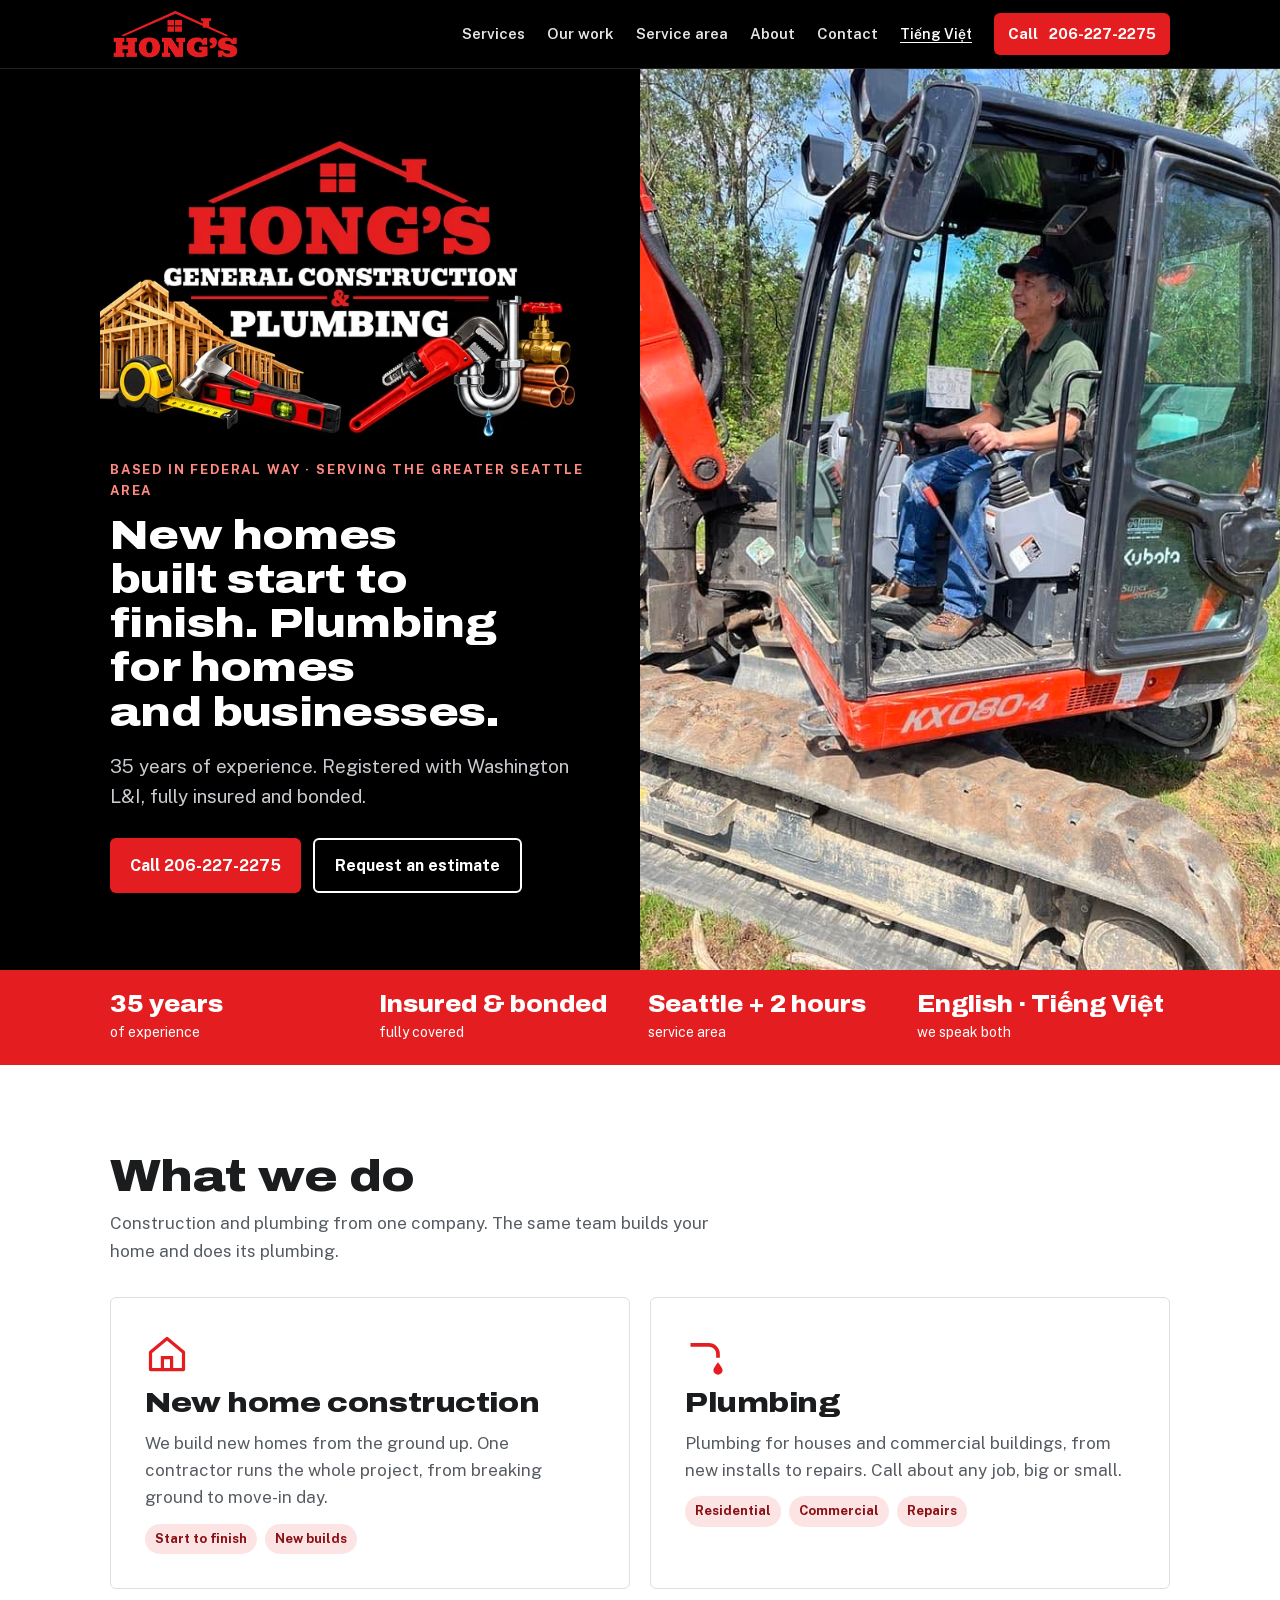
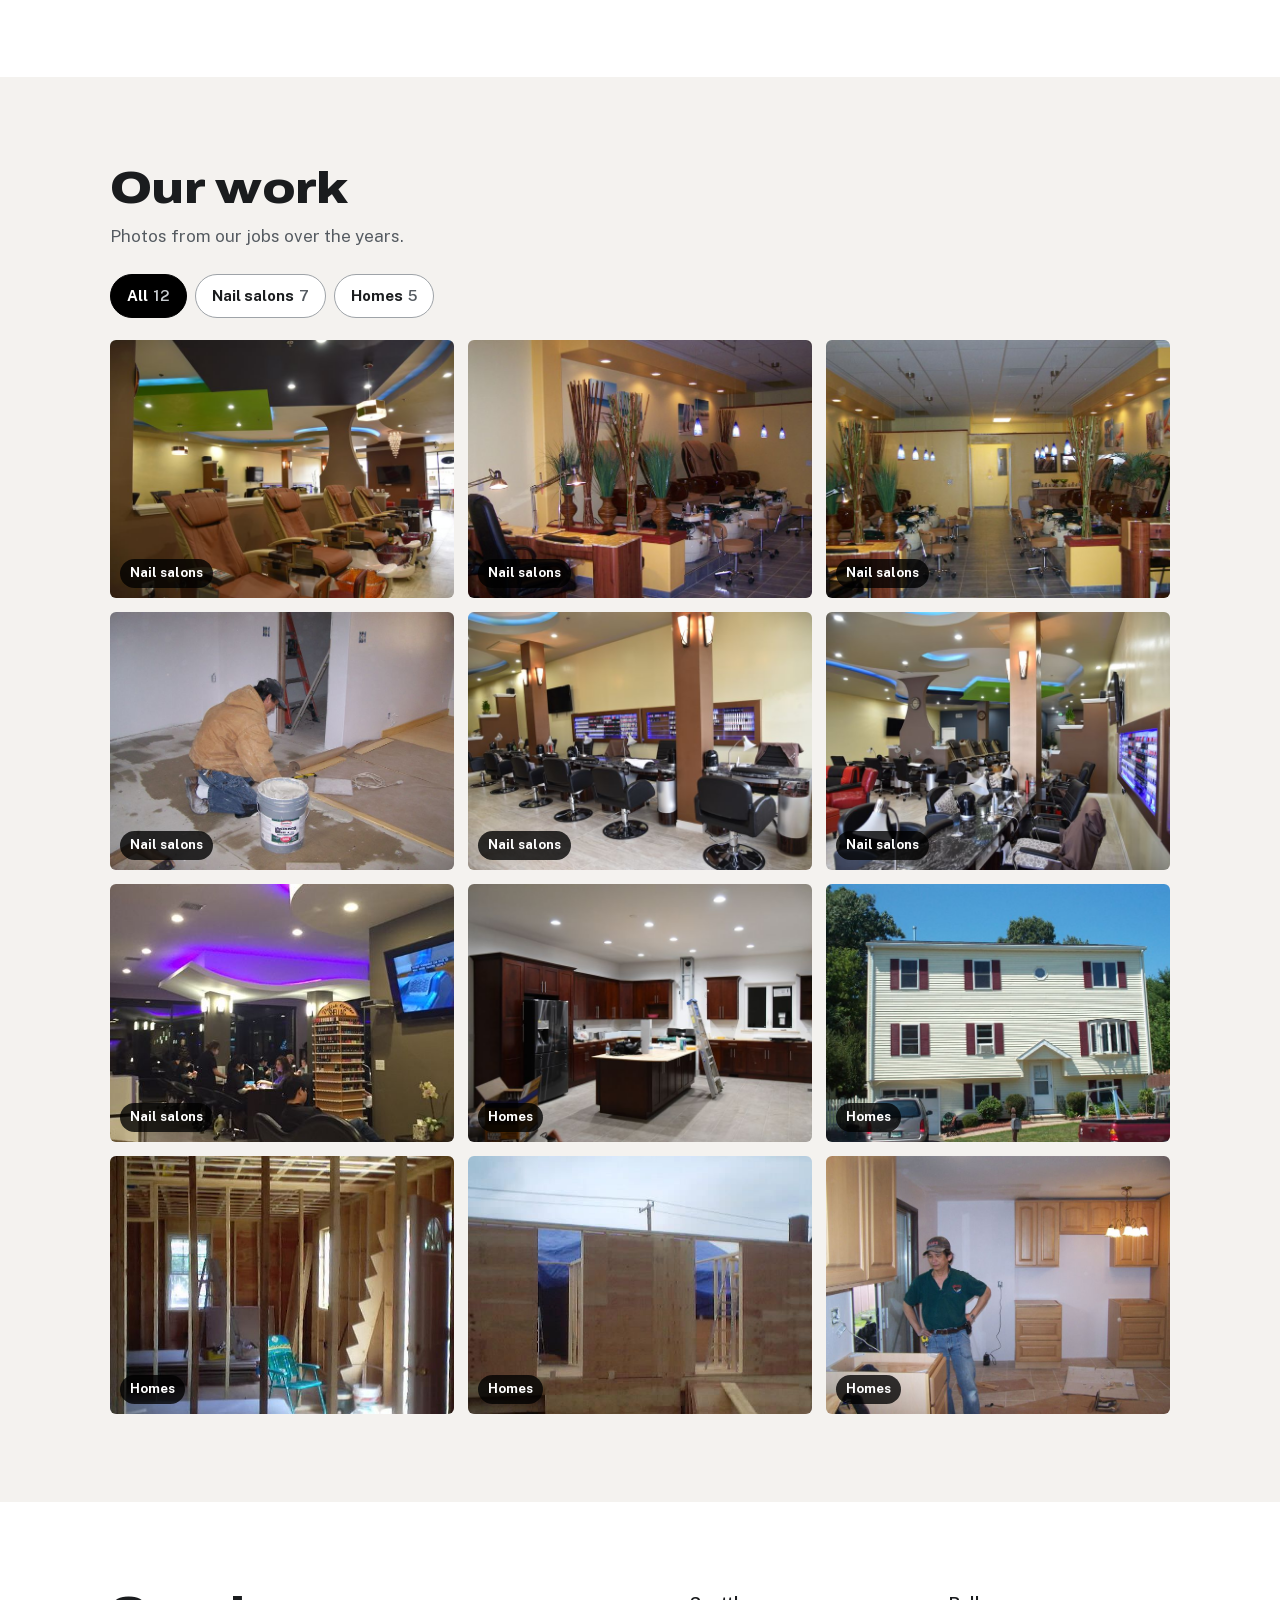
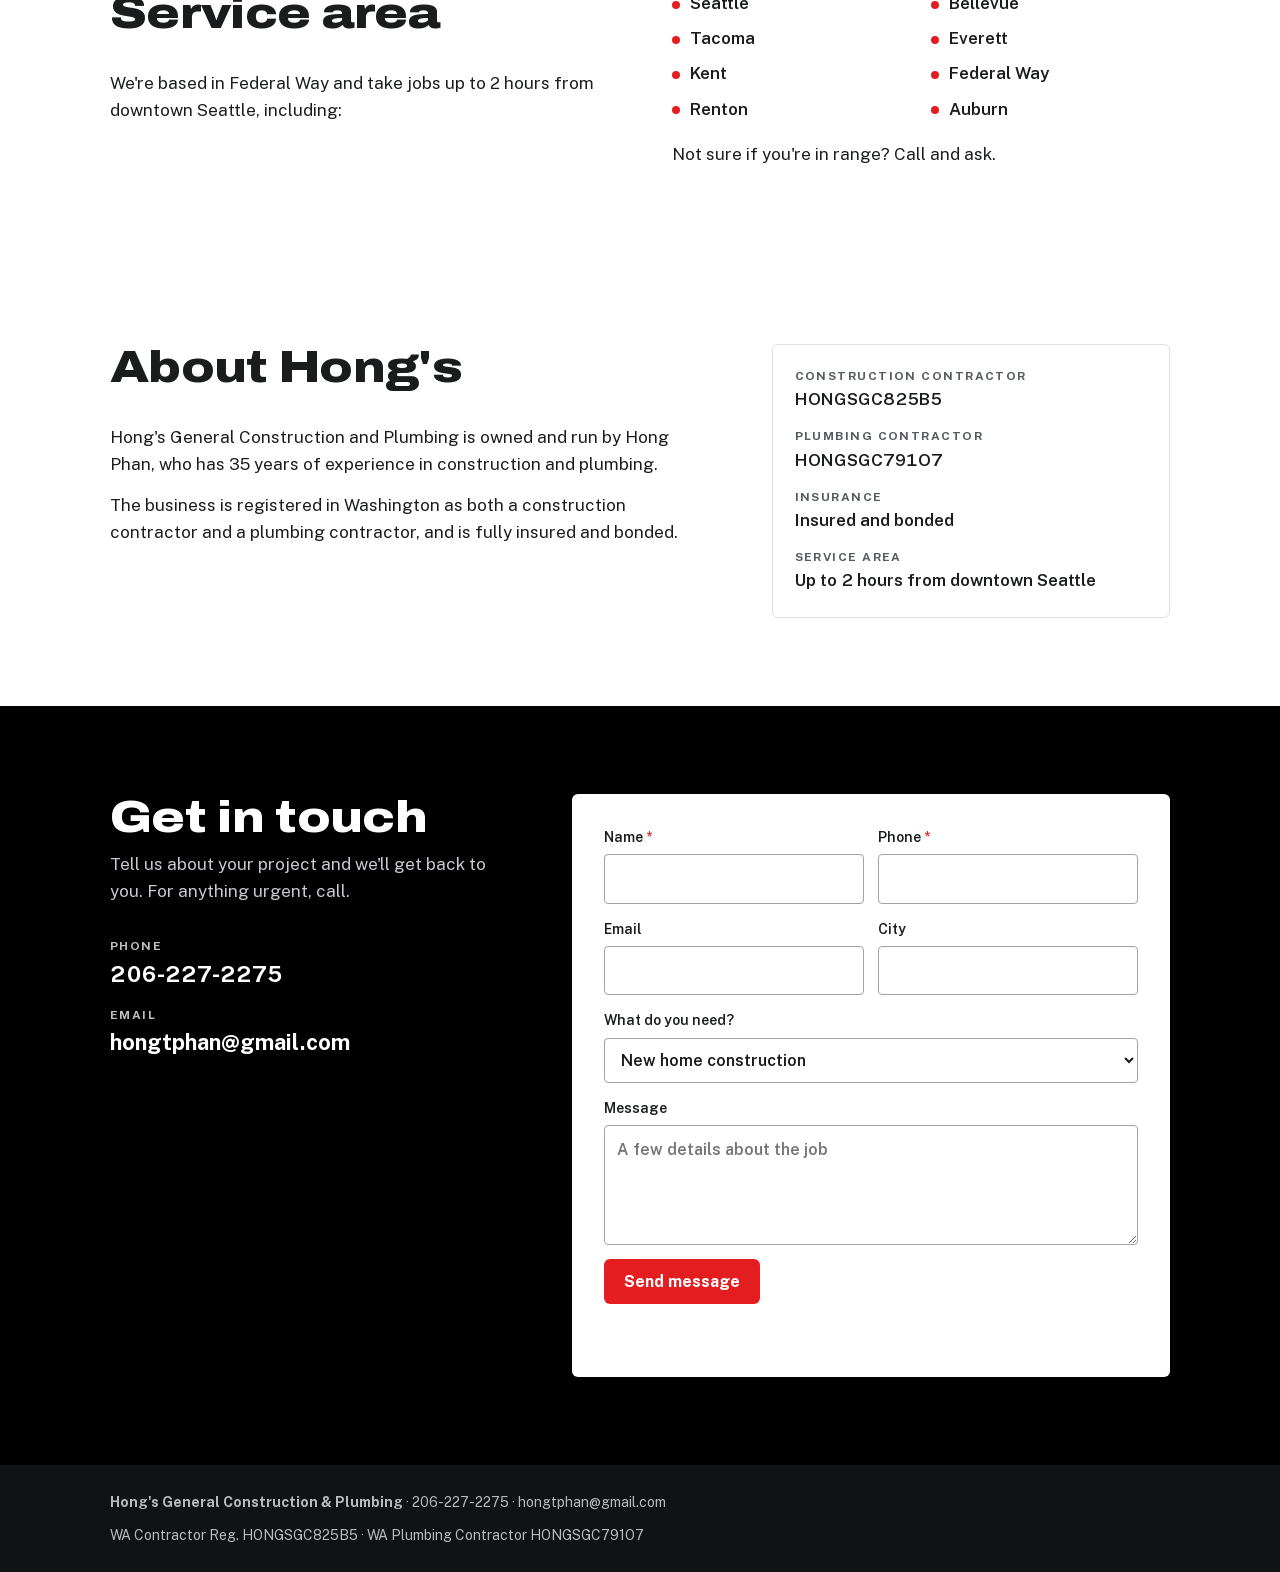
==== Website/index.html @ 24c58aa0 "Our work portfolio: category tabs, full-size viewer, photo sync from Desktop folder sync_photos.py c" ====
<!doctype html>
<html lang="en">
<head>
<meta charset="utf-8">
<meta name="viewport" content="width=device-width,initial-scale=1">
<title>Hong&#x27;s General Construction &amp; Plumbing · New Homes &amp; Plumbing · Seattle Area</title>
<meta name="description" content="New home construction from start to finish, plus residential and commercial plumbing. 35 years of experience, insured and bonded. Serving the Seattle area. Call 206-227-2275.">
<meta name="theme-color" content="#000000">
<link rel="icon" href="favicon.svg" type="image/svg+xml">
<link rel="icon" href="assets/img/favicon-32.png" sizes="32x32" type="image/png">
<link rel="apple-touch-icon" href="apple-touch-icon.png">
<link rel="preload" href="assets/fonts/archivo-latin.woff2" as="font" type="font/woff2" crossorigin>
<link rel="stylesheet" href="assets/css/fonts.css">
<link rel="stylesheet" href="assets/css/site.css">
<link rel="canonical" href="https://hongsgcpl.com/">
<link rel="alternate" hreflang="en" href="https://hongsgcpl.com/">
<link rel="alternate" hreflang="vi" href="https://hongsgcpl.com/vi/">
<link rel="alternate" hreflang="x-default" href="https://hongsgcpl.com/">
<meta property="og:type" content="website">
<meta property="og:site_name" content="Hong's General Construction &amp; Plumbing">
<meta property="og:title" content="Hong&#x27;s General Construction &amp; Plumbing · New Homes &amp; Plumbing · Seattle Area">
<meta property="og:description" content="New home construction from start to finish, plus residential and commercial plumbing. 35 years of experience, insured and bonded. Serving the Seattle area. Call 206-227-2275.">
<meta property="og:url" content="https://hongsgcpl.com/">
<meta property="og:image" content="https://hongsgcpl.com/assets/img/og-image.jpg">
<meta property="og:image:width" content="1200">
<meta property="og:image:height" content="630">
<meta property="og:locale" content="en_US">
<meta name="twitter:card" content="summary_large_image">
<script type="application/ld+json">{"@context": "https://schema.org", "@type": ["GeneralContractor", "Plumber"], "@id": "https://hongsgcpl.com/#business", "name": "Hong's General Construction & Plumbing", "url": "https://hongsgcpl.com/", "logo": "https://hongsgcpl.com/assets/img/icon-512.png", "image": "https://hongsgcpl.com/assets/img/og-image.jpg", "telephone": "+1-206-227-2275", "email": "hongtphan@gmail.com", "description": "New home construction from start to finish, plus residential and commercial plumbing. 35 years of experience, insured and bonded. Serving the Seattle area. Call 206-227-2275.", "founder": {"@type": "Person", "name": "Hong Phan"}, "address": {"@type": "PostalAddress", "addressLocality": "Federal Way", "addressRegion": "WA", "addressCountry": "US"}, "areaServed": [{"@type": "City", "name": "Seattle, WA"}, {"@type": "City", "name": "Bellevue, WA"}, {"@type": "City", "name": "Tacoma, WA"}, {"@type": "City", "name": "Everett, WA"}, {"@type": "City", "name": "Kent, WA"}, {"@type": "City", "name": "Federal Way, WA"}, {"@type": "City", "name": "Renton, WA"}, {"@type": "City", "name": "Auburn, WA"}], "knowsLanguage": ["en", "vi"], "identifier": [{"@type": "PropertyValue", "name": "WA L&I Construction Contractor Registration", "value": "HONGSGC825B5"}, {"@type": "PropertyValue", "name": "WA L&I Plumbing Contractor Registration", "value": "HONGSGC791O7"}], "makesOffer": [{"@type": "Offer", "itemOffered": {"@type": "Service", "name": "New home construction"}}, {"@type": "Offer", "itemOffered": {"@type": "Service", "name": "Residential plumbing"}}, {"@type": "Offer", "itemOffered": {"@type": "Service", "name": "Commercial plumbing"}}, {"@type": "Offer", "itemOffered": {"@type": "Service", "name": "Plumbing repair"}}]}</script>
</head>
<body>
<a class="skip" href="#main">Skip to content</a>
<header class="top">
  <div class="in">
    <a class="brand" href="./" aria-label="Hong&#x27;s General Construction and Plumbing"><img src="assets/img/hongs-mark-96.png" srcset="assets/img/hongs-mark-96.png 1x, assets/img/hongs-mark-192.png 2x" alt="" width="129" height="48"></a>
    <nav aria-label="Main"><a href="#services">Services</a><a href="#work">Our work</a><a href="#area">Service area</a><a href="#about">About</a><a href="#contact">Contact</a></nav>
    <a class="lang" href="vi/" lang="vi" hreflang="vi">Tiếng Việt</a>
    <a class="btn primary" href="tel:+12062272275">Call<span class="long">&nbsp;206-227-2275</span></a>
  </div>
</header>

<main id="main">
  <section class="hero">
    <div class="grid">
      <div class="hero-copy">
        <img class="hero-logo" src="assets/img/hongs-logo-full-600.webp" srcset="assets/img/hongs-logo-full-600.webp 600w, assets/img/hongs-logo-full-1200.webp 1200w" sizes="(max-width:820px) 92vw, 540px" alt="Hong&#x27;s General Construction and Plumbing" width="600" height="400" fetchpriority="high">
        <p class="eyebrow">Based in Federal Way · serving the greater Seattle area</p>
        <h1>New homes built start to finish. Plumbing for homes and businesses.</h1>
        <p class="lede">35 years of experience. Registered with Washington L&amp;I, fully insured and bonded.</p>
        <div class="ctas">
          <a class="btn primary" href="tel:+12062272275">Call 206-227-2275</a>
          <a class="btn ghost" href="#contact">Request an estimate</a>
        </div>
      </div>
      <figure class="hero-photo"><img src="assets/img/hong-excavator.jpg" alt="Hong at the controls of an excavator on a job site" width="720" height="960"></figure>
    </div>
  </section>

  <section class="trust" aria-label="At a glance">
    <ul class="in"><li><strong>35 years</strong><span>of experience</span></li><li><strong>Insured &amp; bonded</strong><span>fully covered</span></li><li><strong>Seattle + 2 hours</strong><span>service area</span></li><li><strong>English · Tiếng Việt</strong><span>we speak both</span></li></ul>
  </section>

  <section class="sec" id="services" aria-labelledby="svc-h">
    <div class="in">
      <div class="sec-head"><h2 id="svc-h">What we do</h2><p>Construction and plumbing from one company. The same team builds your home and does its plumbing.</p></div>
      <div class="cards">
        <article class="card"><svg viewBox="0 0 48 48" aria-hidden="true"><path d="M6 22 24 7l18 15v19H6z" fill="none" stroke="currentColor" stroke-width="3.5" stroke-linejoin="round"/><path d="M19 41V28h10v13" fill="none" stroke="currentColor" stroke-width="3.5"/></svg><h3>New home construction</h3><p>We build new homes from the ground up. One contractor runs the whole project, from breaking ground to move-in day.</p><ul class="tags"><li>Start to finish</li><li>New builds</li></ul></article>
        <article class="card"><svg viewBox="0 0 48 48" aria-hidden="true"><path d="M6 14h20a10 10 0 0 1 10 10v4" fill="none" stroke="currentColor" stroke-width="4"/><path d="M36 33c-2.5 3.5-5 6.4-5 8.6a5 5 0 0 0 10 0c0-2.2-2.5-5.1-5-8.6z" fill="currentColor"/></svg><h3>Plumbing</h3><p>Plumbing for houses and commercial buildings, from new installs to repairs. Call about any job, big or small.</p><ul class="tags"><li>Residential</li><li>Commercial</li><li>Repairs</li></ul></article>
      </div>
    </div>
  </section>

  <section class="sec alt" id="work" aria-labelledby="work-h">
    <div class="in">
      <div class="sec-head"><h2 id="work-h">Our work</h2><p>Photos from our jobs over the years.</p></div>
      <div class="wtabs" role="group" aria-label="Show photos by type of job" hidden><button type="button" data-cat="all" aria-pressed="true">All <span>12</span></button><button type="button" data-cat="salons" aria-pressed="false">Nail salons <span>7</span></button><button type="button" data-cat="homes" aria-pressed="false">Homes <span>5</span></button></div>
      <div class="wgrid"><figure data-cat="salons"><a href="assets/img/work/salons-dsc-2550.jpg" data-w="1600" data-h="1068"><img src="assets/img/work/salons-dsc-2550-sm.jpg" alt="Nail salon job by Hong&#x27;s General Construction" loading="lazy" width="800" height="534"></a><figcaption>Nail salons</figcaption></figure><figure data-cat="salons"><a href="assets/img/work/salons-100-3890.jpg" data-w="1600" data-h="1067"><img src="assets/img/work/salons-100-3890-sm.jpg" alt="Nail salon job by Hong&#x27;s General Construction" loading="lazy" width="800" height="533"></a><figcaption>Nail salons</figcaption></figure><figure data-cat="salons"><a href="assets/img/work/salons-100-3891.jpg" data-w="1600" data-h="1067"><img src="assets/img/work/salons-100-3891-sm.jpg" alt="Nail salon job by Hong&#x27;s General Construction" loading="lazy" width="800" height="533"></a><figcaption>Nail salons</figcaption></figure><figure data-cat="salons"><a href="assets/img/work/salons-bamboo-nails-254.jpg" data-w="1600" data-h="1202"><img src="assets/img/work/salons-bamboo-nails-254-sm.jpg" alt="Nail salon job by Hong&#x27;s General Construction" loading="lazy" width="800" height="601"></a><figcaption>Nail salons</figcaption></figure><figure data-cat="salons"><a href="assets/img/work/salons-dsc-2556.jpg" data-w="1600" data-h="1068"><img src="assets/img/work/salons-dsc-2556-sm.jpg" alt="Nail salon job by Hong&#x27;s General Construction" loading="lazy" width="800" height="534"></a><figcaption>Nail salons</figcaption></figure><figure data-cat="salons"><a href="assets/img/work/salons-dsc-2562.jpg" data-w="1600" data-h="1068"><img src="assets/img/work/salons-dsc-2562-sm.jpg" alt="Nail salon job by Hong&#x27;s General Construction" loading="lazy" width="800" height="534"></a><figcaption>Nail salons</figcaption></figure><figure data-cat="salons"><a href="assets/img/work/salons-img-3771.jpg" data-w="480" data-h="640"><img src="assets/img/work/salons-img-3771.jpg" alt="Nail salon job by Hong&#x27;s General Construction" loading="lazy" width="480" height="640"></a><figcaption>Nail salons</figcaption></figure><figure data-cat="homes"><a href="assets/img/work/homes-dsc-2520.jpg" data-w="1600" data-h="1068"><img src="assets/img/work/homes-dsc-2520-sm.jpg" alt="Home job by Hong&#x27;s General Construction" loading="lazy" width="800" height="534"></a><figcaption>Homes</figcaption></figure><figure data-cat="homes"><a href="assets/img/work/homes-addition-frond-house-second-floor-finish.jpg" data-w="1600" data-h="1062"><img src="assets/img/work/homes-addition-frond-house-second-floor-finish-sm.jpg" alt="Home job by Hong&#x27;s General Construction" loading="lazy" width="800" height="531"></a><figcaption>Homes</figcaption></figure><figure data-cat="homes"><a href="assets/img/work/homes-addition-room-to-buil.jpg" data-w="574" data-h="460"><img src="assets/img/work/homes-addition-room-to-buil.jpg" alt="Home job by Hong&#x27;s General Construction" loading="lazy" width="574" height="460"></a><figcaption>Homes</figcaption></figure><figure data-cat="homes"><a href="assets/img/work/homes-addition-wall-frame-2.jpg" data-w="640" data-h="363"><img src="assets/img/work/homes-addition-wall-frame-2.jpg" alt="Home job by Hong&#x27;s General Construction" loading="lazy" width="640" height="363"></a><figcaption>Homes</figcaption></figure><figure data-cat="homes"><a href="assets/img/work/homes-camera-280.jpg" data-w="1600" data-h="1202"><img src="assets/img/work/homes-camera-280-sm.jpg" alt="Home job by Hong&#x27;s General Construction" loading="lazy" width="800" height="601"></a><figcaption>Homes</figcaption></figure></div>
    </div>
    <dialog class="lb" aria-label="Our work" data-close="Close" data-prev="Previous photo" data-next="Next photo"></dialog>
  </section>
  <section class="sec area" id="area" aria-labelledby="area-h">
    <div class="in">
      <div><div class="sec-head"><h2 id="area-h">Service area</h2></div><p>We&#x27;re based in Federal Way and take jobs up to 2 hours from downtown Seattle, including:</p></div>
      <div><ul class="cities"><li>Seattle</li><li>Bellevue</li><li>Tacoma</li><li>Everett</li><li>Kent</li><li>Federal Way</li><li>Renton</li><li>Auburn</li></ul><p style="margin-top:18px">Not sure if you&#x27;re in range? Call and ask.</p></div>
    </div>
  </section>

  <section class="sec about" id="about" aria-labelledby="about-h">
    <div class="in">
      <div><div class="sec-head"><h2 id="about-h">About Hong&#x27;s</h2></div><p>Hong&#x27;s General Construction and Plumbing is owned and run by Hong Phan, who has 35 years of experience in construction and plumbing.</p><p>The business is registered in Washington as both a construction contractor and a plumbing contractor, and is fully insured and bonded.</p></div>
      <dl class="facts"><div><dt>Construction contractor</dt><dd>HONGSGC825B5</dd></div><div><dt>Plumbing contractor</dt><dd>HONGSGC791O7</dd></div><div><dt>Insurance</dt><dd>Insured and bonded</dd></div><div><dt>Service area</dt><dd>Up to 2 hours from downtown Seattle</dd></div></dl>
    </div>
  </section>

  <section class="sec contact" id="contact" aria-labelledby="contact-h">
    <div class="in">
      <div>
        <div class="sec-head"><h2 id="contact-h">Get in touch</h2><p>Tell us about your project and we&#x27;ll get back to you. For anything urgent, call.</p></div>
        <div class="reach">
          <a href="tel:+12062272275"><span>Phone</span>206-227-2275</a>
          <a href="mailto:hongtphan@gmail.com"><span>Email</span>hongtphan@gmail.com</a>
        </div>
      </div>
      <form id="estimate" action="https://api.web3forms.com/submit" method="POST"
            data-sending="Sending…" data-ok="Thanks, we got your message. Hong will reach out soon. If it&#x27;s urgent, call 206-227-2275." data-err="That didn&#x27;t send. Please call 206-227-2275 or email hongtphan@gmail.com.">
        <input type="hidden" name="access_key" value="492fafe3-8454-4957-9095-edbc1853dd34">
        <input type="hidden" name="subject" value="New estimate request · website">
        <input type="hidden" name="from_name" value="Hong's website">
        <input type="checkbox" name="botcheck" class="hp" tabindex="-1" autocomplete="off" aria-hidden="true">
        <label><span>Name <span class="req" aria-hidden="true">*</span></span><input name="name" autocomplete="name" required></label>
        <label><span>Phone <span class="req" aria-hidden="true">*</span></span><input name="phone" type="tel" autocomplete="tel" required></label>
        <label>Email<input name="email" type="email" autocomplete="email"></label>
        <label>City<input name="city" autocomplete="address-level2"></label>
        <label class="full">What do you need?<select name="job_type"><option>New home construction</option><option>Residential plumbing</option><option>Commercial plumbing</option><option>Something else</option></select></label>
        <label class="full">Message<textarea name="message" placeholder="A few details about the job"></textarea></label>
        <button class="btn primary" type="submit">Send message</button>
        <p class="status" role="status" aria-live="polite"></p>
      </form>
    </div>
  </section>
</main>

<footer class="foot">
  <div class="in">
    <p><strong>Hong's General Construction &amp; Plumbing</strong> · <a href="tel:+12062272275">206-227-2275</a> · <a href="mailto:hongtphan@gmail.com">hongtphan@gmail.com</a></p>
    <p>WA Contractor Reg. HONGSGC825B5 · WA Plumbing Contractor HONGSGC791O7</p>
  </div>
</footer>
<script src="assets/js/site.js" defer></script>
</body>
</html>
---- Website/assets/css/fonts.css ----
@font-face {
  font-family: 'Archivo';
  font-style: normal;
  font-weight: 500 900;
  font-stretch: 100% 125%;
  font-display: swap;
  src: url(../fonts/archivo-vietnamese.woff2) format('woff2');
  unicode-range: U+0102-0103, U+0110-0111, U+0128-0129, U+0168-0169, U+01A0-01A1, U+01AF-01B0, U+0300-0301, U+0303-0304, U+0308-0309, U+0323, U+0329, U+1EA0-1EF9, U+20AB;
}
@font-face {
  font-family: 'Archivo';
  font-style: normal;
  font-weight: 500 900;
  font-stretch: 100% 125%;
  font-display: swap;
  src: url(../fonts/archivo-latin-ext.woff2) format('woff2');
  unicode-range: U+0100-02BA, U+02BD-02C5, U+02C7-02CC, U+02CE-02D7, U+02DD-02FF, U+0304, U+0308, U+0329, U+1D00-1DBF, U+1E00-1E9F, U+1EF2-1EFF, U+2020, U+20A0-20AB, U+20AD-20C4, U+2113, U+2C60-2C7F, U+A720-A7FF;
}
@font-face {
  font-family: 'Archivo';
  font-style: normal;
  font-weight: 500 900;
  font-stretch: 100% 125%;
  font-display: swap;
  src: url(../fonts/archivo-latin.woff2) format('woff2');
  unicode-range: U+0000-00FF, U+0131, U+0152-0153, U+02BB-02BC, U+02C6, U+02DA, U+02DC, U+0304, U+0308, U+0329, U+2000-206F, U+20AC, U+2122, U+2191, U+2193, U+2212, U+2215, U+FEFF, U+FFFD;
}
@font-face {
  font-family: 'Public Sans';
  font-style: normal;
  font-weight: 400 700;
  font-display: swap;
  src: url(../fonts/publicsans-vietnamese.woff2) format('woff2');
  unicode-range: U+0102-0103, U+0110-0111, U+0128-0129, U+0168-0169, U+01A0-01A1, U+01AF-01B0, U+0300-0301, U+0303-0304, U+0308-0309, U+0323, U+0329, U+1EA0-1EF9, U+20AB;
}
@font-face {
  font-family: 'Public Sans';
  font-style: normal;
  font-weight: 400 700;
  font-display: swap;
  src: url(../fonts/publicsans-latin-ext.woff2) format('woff2');
  unicode-range: U+0100-02BA, U+02BD-02C5, U+02C7-02CC, U+02CE-02D7, U+02DD-02FF, U+0304, U+0308, U+0329, U+1D00-1DBF, U+1E00-1E9F, U+1EF2-1EFF, U+2020, U+20A0-20AB, U+20AD-20C4, U+2113, U+2C60-2C7F, U+A720-A7FF;
}
@font-face {
  font-family: 'Public Sans';
  font-style: normal;
  font-weight: 400 700;
  font-display: swap;
  src: url(../fonts/publicsans-latin.woff2) format('woff2');
  unicode-range: U+0000-00FF, U+0131, U+0152-0153, U+02BB-02BC, U+02C6, U+02DA, U+02DC, U+0304, U+0308, U+0329, U+2000-206F, U+20AC, U+2122, U+2191, U+2193, U+2212, U+2215, U+FEFF, U+FFFD;
}
---- Website/assets/css/site.css ----
/* Hong's General Construction & Plumbing · direction B (Job site), logo red */
:root{
  --display:"Archivo",Arial,sans-serif;
  --body:"Public Sans",system-ui,-apple-system,sans-serif;
  --black:#000;--ink:#1A1C1E;--muted:#555B61;--line:#DEDFE0;--alt:#F4F2EF;
  --red:#E41E20;--redDark:#B3151A;--redTint:#FCE4E4;
  --heroMuted:#C8CCD0;--radius:6px;--gut:clamp(16px,4vw,40px);
}
*,*::before,*::after{box-sizing:border-box}
html{scroll-behavior:smooth;scroll-padding-top:84px;-webkit-text-size-adjust:100%}
html,body{margin:0}
body{background:#fff;color:var(--ink);font-family:var(--body);font-size:17px;line-height:1.6}
img{max-width:100%;display:block}
a{color:inherit}
h1,h2,h3{font-family:var(--display);font-weight:850;font-stretch:118%;line-height:1.08;letter-spacing:-.015em;margin:0;text-wrap:balance}
p{margin:0}
.in{max-width:1140px;margin:0 auto;padding-inline:var(--gut)}
.skip{position:absolute;left:-9999px;top:0;background:#fff;color:#000;padding:10px 14px;z-index:100}
.skip:focus{left:8px;top:8px}
:focus-visible{outline:3px solid #FF8A80;outline-offset:2px}

/* header */
.top{position:sticky;top:0;z-index:50;background:var(--black);color:#fff;border-bottom:1px solid #222}
.top .in{display:flex;align-items:center;gap:22px;padding-block:10px}
.brand{margin-right:auto;display:block;text-decoration:none}
.brand img{height:48px;width:auto}
.top nav{display:flex;gap:22px;font-weight:600;font-size:15px}
.top nav a{text-decoration:none;opacity:.9}
.top nav a:hover{opacity:1;text-decoration:underline;text-underline-offset:4px}
.lang{font-size:14px;font-weight:600;text-decoration:underline;text-underline-offset:3px}
.btn{display:inline-flex;align-items:center;justify-content:center;gap:8px;font-family:var(--body);font-weight:700;font-size:16px;text-decoration:none;padding:13px 20px;border-radius:var(--radius);white-space:nowrap;border:0;cursor:pointer}
.btn.primary{background:var(--red);color:#fff}
.btn.primary:hover{background:var(--redDark)}
.btn.ghost{border:2px solid currentColor;color:#fff;background:transparent}
.top .btn{padding:9px 14px;font-size:15px}
@media (max-width:900px){.top nav{display:none}}
@media (max-width:520px){.brand img{height:40px}.top .btn .long{display:none}.top .in{gap:14px}}

/* hero */
.hero{background:var(--black);color:#fff}
.hero .grid{display:grid;grid-template-columns:1fr 1fr;align-items:stretch}
.hero-copy{padding:clamp(28px,5vw,64px) clamp(16px,4vw,56px) clamp(36px,6vw,80px) max(var(--gut),calc((100vw - 1140px)/2 + var(--gut)))}
.hero-logo{width:100%;max-width:540px;height:auto;margin:0 0 8px -2%}
.eyebrow{font-size:13px;font-weight:700;letter-spacing:.14em;text-transform:uppercase;color:#FF8A80}
.hero h1{font-size:clamp(28px,3.2vw,42px);margin-top:12px}
.lede{font-size:19px;margin-top:16px;max-width:46ch;color:var(--heroMuted)}
.ctas{display:flex;flex-wrap:wrap;gap:12px;margin-top:26px}
.hero-photo{margin:0;position:relative}
.hero-photo img{width:100%;height:100%;min-height:520px;object-fit:cover;object-position:50% 40%}
@media (max-width:820px){
  .hero .grid{grid-template-columns:1fr}
  .hero-copy{padding-inline:var(--gut)}
  .hero-photo img{min-height:0;aspect-ratio:4/3;object-position:50% 38%}
}

/* key facts */
.trust{background:var(--red);color:#fff}
.trust ul{list-style:none;margin:0 auto;display:grid;grid-template-columns:repeat(4,1fr);gap:16px;padding-block:22px}
.trust li{display:grid;gap:2px}
.trust strong{font-family:var(--display);font-size:23px;font-weight:850;font-stretch:112%;line-height:1.15}
.trust span{font-size:14px}
@media (max-width:820px){.trust ul{grid-template-columns:1fr 1fr}}

/* sections */
.sec{padding-block:clamp(48px,7vw,88px)}
.sec h2{font-size:clamp(30px,3.6vw,44px)}
.sec-head{display:grid;gap:10px;margin-bottom:32px;max-width:62ch}
.sec-head p{color:var(--muted)}
.alt{background:var(--alt)}

.cards{display:grid;grid-template-columns:1fr 1fr;gap:20px}
@media (max-width:760px){.cards{grid-template-columns:1fr}}
.card{background:#fff;border:1px solid var(--line);border-radius:var(--radius);padding:clamp(22px,3vw,34px);display:grid;gap:12px;align-content:start}
.card svg{width:44px;height:44px;color:var(--red)}
.card h3{font-size:28px}
.card p{color:var(--muted)}
.tags{display:flex;flex-wrap:wrap;gap:8px;list-style:none;margin:0;padding:0}
.tags li{font-size:13px;font-weight:700;padding:5px 10px;border-radius:999px;background:var(--redTint);color:#8A1014}

/* our work: category tabs + grid + full-size viewer */
.wtabs{display:flex;flex-wrap:wrap;gap:8px;margin:-8px 0 22px}
.wtabs button{font:inherit;font-size:15px;font-weight:700;padding:9px 16px;border-radius:999px;border:1px solid #9EA3A8;background:#fff;color:var(--ink);cursor:pointer}
.wtabs button span{font-weight:600;color:var(--muted);margin-left:2px}
.wtabs button[aria-pressed="true"]{background:var(--black);border-color:var(--black);color:#fff}
.wtabs button[aria-pressed="true"] span{color:var(--heroMuted)}
.wgrid{display:grid;grid-template-columns:repeat(3,1fr);gap:14px}
.wgrid figure{margin:0;position:relative;border-radius:var(--radius);overflow:hidden;background:#ddd}
.wgrid a{display:block}
.wgrid a:focus-visible{outline-offset:-3px}
.wgrid img{aspect-ratio:4/3;object-fit:cover;width:100%;height:auto;transition:transform .25s}
.wgrid a:hover img{transform:scale(1.03)}
.wgrid figcaption{position:absolute;left:10px;bottom:10px;background:rgba(0,0,0,.78);color:#fff;font-size:13px;font-weight:700;padding:4px 10px;border-radius:999px;pointer-events:none}
@media (max-width:760px){.wgrid{grid-template-columns:1fr 1fr;gap:10px}.wgrid figcaption{display:none}}
@media (prefers-reduced-motion:reduce){.wgrid img{transition:none}.wgrid a:hover img{transform:none}}
.lb{border:0;padding:0;margin:auto;background:transparent;max-width:100vw;max-height:100vh;width:100vw;height:100vh;overflow:hidden}
.lb:focus{outline:none}
.lb::backdrop{background:rgba(0,0,0,.92)}
.lb[open]{display:grid;place-items:center}
.lb img{max-width:min(94vw,1600px);max-height:86vh;width:auto;height:auto;border-radius:4px}
.lb p{position:absolute;left:0;right:0;bottom:max(14px,env(safe-area-inset-bottom));text-align:center;color:#fff;font-size:14px;font-weight:600;font-variant-numeric:tabular-nums}
.lb button{position:absolute;width:48px;height:48px;border-radius:50%;border:1px solid rgba(255,255,255,.35);background:rgba(0,0,0,.6);color:#fff;font-size:26px;line-height:1;cursor:pointer;display:grid;place-items:center}
.lb button:hover{background:rgba(0,0,0,.85)}
.lb .x{top:max(14px,env(safe-area-inset-top));right:14px}
.lb .prev{left:14px;top:50%;translate:0 -50%}
.lb .next{right:14px;top:50%;translate:0 -50%}

.area .in{display:grid;grid-template-columns:1fr 1fr;gap:clamp(24px,5vw,64px);align-items:start}
@media (max-width:760px){.area .in{grid-template-columns:1fr}}
.cities{list-style:none;margin:0;padding:0;display:grid;grid-template-columns:1fr 1fr;gap:8px 20px;font-weight:600}
.cities li::before{content:"";display:inline-block;width:8px;height:8px;border-radius:50%;background:var(--red);margin-right:10px;vertical-align:middle}
.area p+p{margin-top:12px}

.about .in{display:grid;grid-template-columns:1.2fr .8fr;gap:clamp(24px,5vw,64px)}
@media (max-width:760px){.about .in{grid-template-columns:1fr}}
.about p+p{margin-top:14px}
.facts{background:#fff;border:1px solid var(--line);border-radius:var(--radius);padding:22px;display:grid;gap:14px;align-content:start;margin:0}
.facts div{display:grid}
.facts dt{font-size:12px;letter-spacing:.12em;text-transform:uppercase;color:var(--muted);font-weight:700}
.facts dd{margin:0;font-weight:600;font-variant-numeric:tabular-nums}

/* contact */
.contact{background:var(--black);color:#fff}
.contact .in{display:grid;grid-template-columns:.8fr 1.2fr;gap:clamp(24px,5vw,64px)}
@media (max-width:760px){.contact .in{grid-template-columns:1fr}}
.contact .sec-head p{color:var(--heroMuted)}
.reach{display:grid;gap:14px;margin-top:8px}
.reach a{font-size:22px;font-weight:700;text-decoration:none;font-variant-numeric:tabular-nums;overflow-wrap:anywhere}
.reach span{display:block;font-size:12px;letter-spacing:.12em;text-transform:uppercase;opacity:.75;font-weight:700}
form{background:#fff;color:var(--ink);border-radius:var(--radius);padding:clamp(20px,3vw,32px);display:grid;grid-template-columns:1fr 1fr;gap:14px;align-content:start}
@media (max-width:560px){form{grid-template-columns:1fr}}
form label{display:grid;gap:6px;font-size:14px;font-weight:600}
form .full{grid-column:1/-1}
form .req{color:var(--red)}
form input,form select,form textarea{font:inherit;font-size:16px;padding:11px 12px;border:1px solid #9EA3A8;border-radius:4px;background:#fff;color:#1a1a1a;width:100%}
form textarea{min-height:120px;resize:vertical}
form input:focus,form select:focus,form textarea:focus{outline:3px solid #FF8A80;outline-offset:1px}
form .btn{justify-self:start}
form .btn[disabled]{opacity:.6;cursor:wait}
.hp{position:absolute;left:-9999px;width:1px;height:1px;overflow:hidden}
.status{grid-column:1/-1;font-weight:600;min-height:1.6em}
.status.ok{color:#1B6B3A}
.status.err{color:var(--redDark)}

.foot{background:#111213;color:#B8BCC0;font-size:14px}
.foot .in{display:flex;flex-wrap:wrap;gap:10px 28px;justify-content:space-between;padding-block:26px}
.foot a{text-decoration:none}
/* Vietnamese stacks diacritics above caps; give headings room */
:lang(vi) h1,:lang(vi) h2,:lang(vi) h3{line-height:1.22}
.foot a{white-space:nowrap}
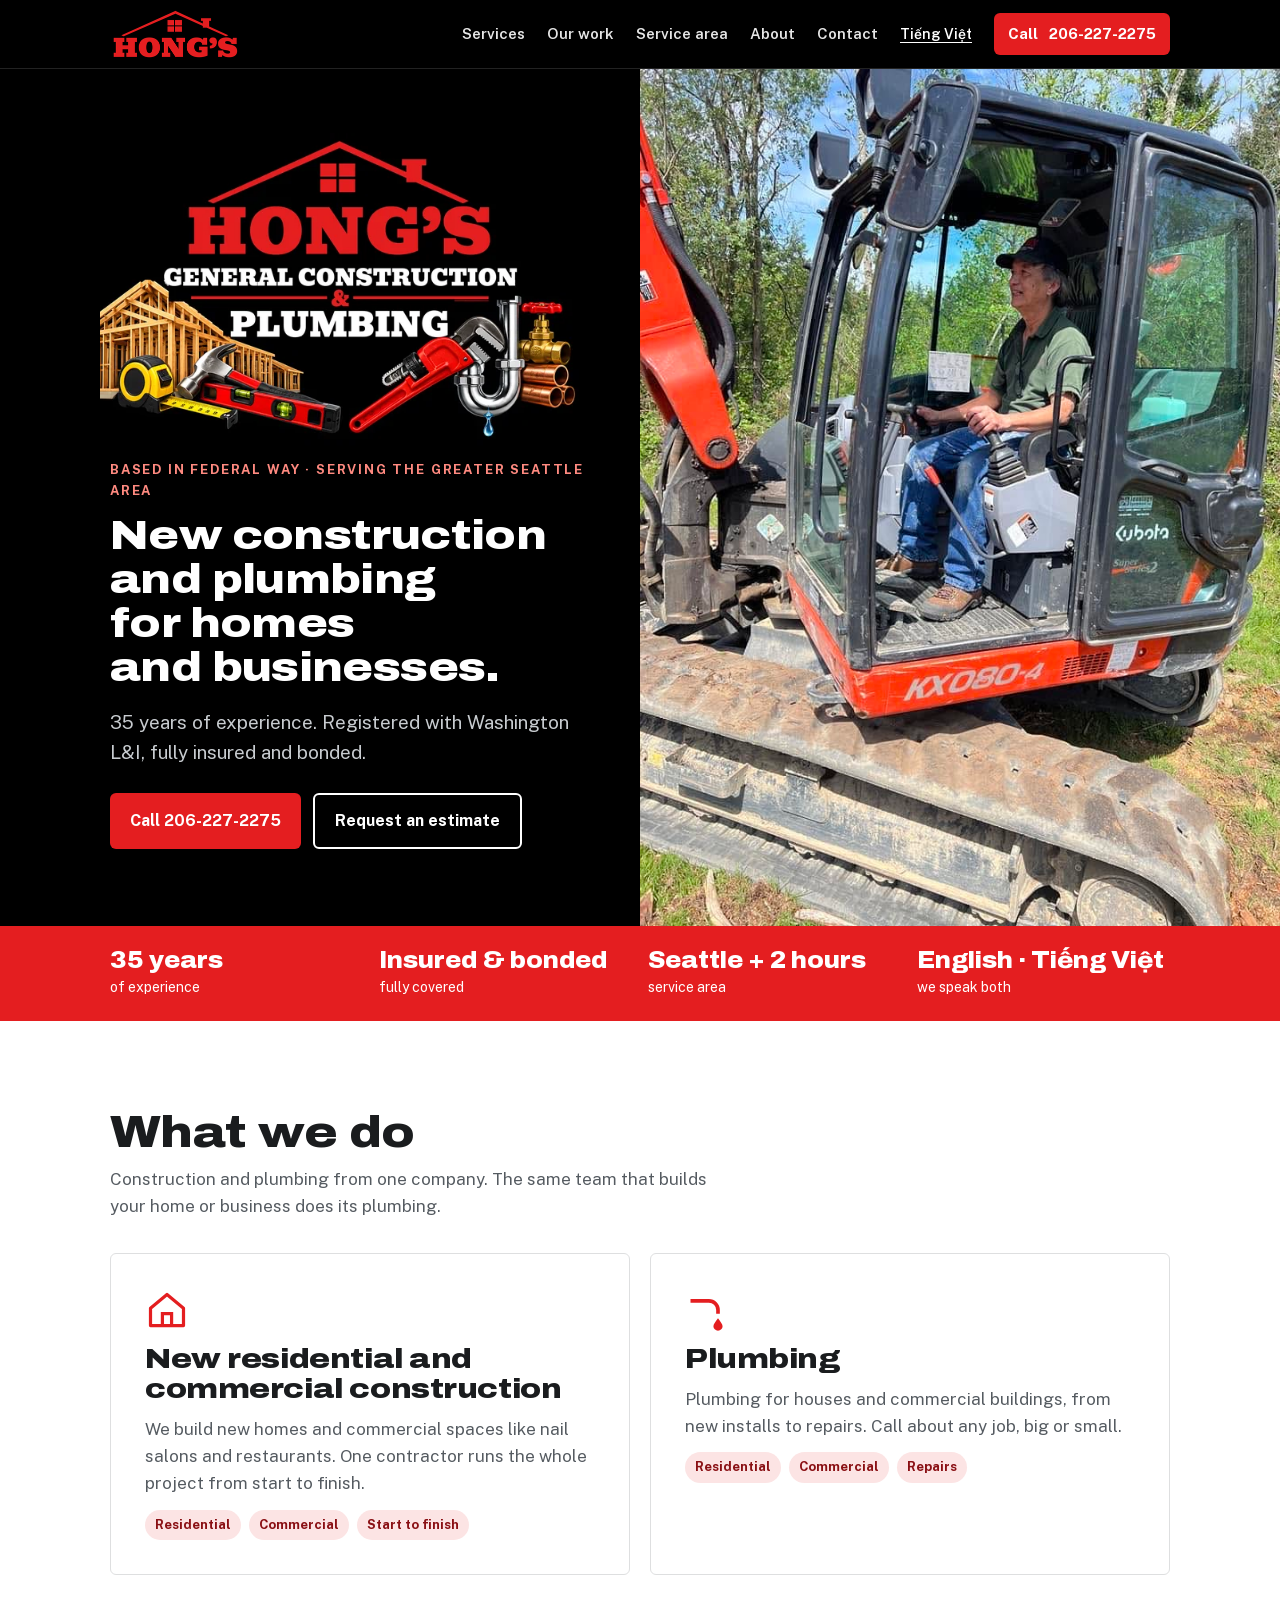
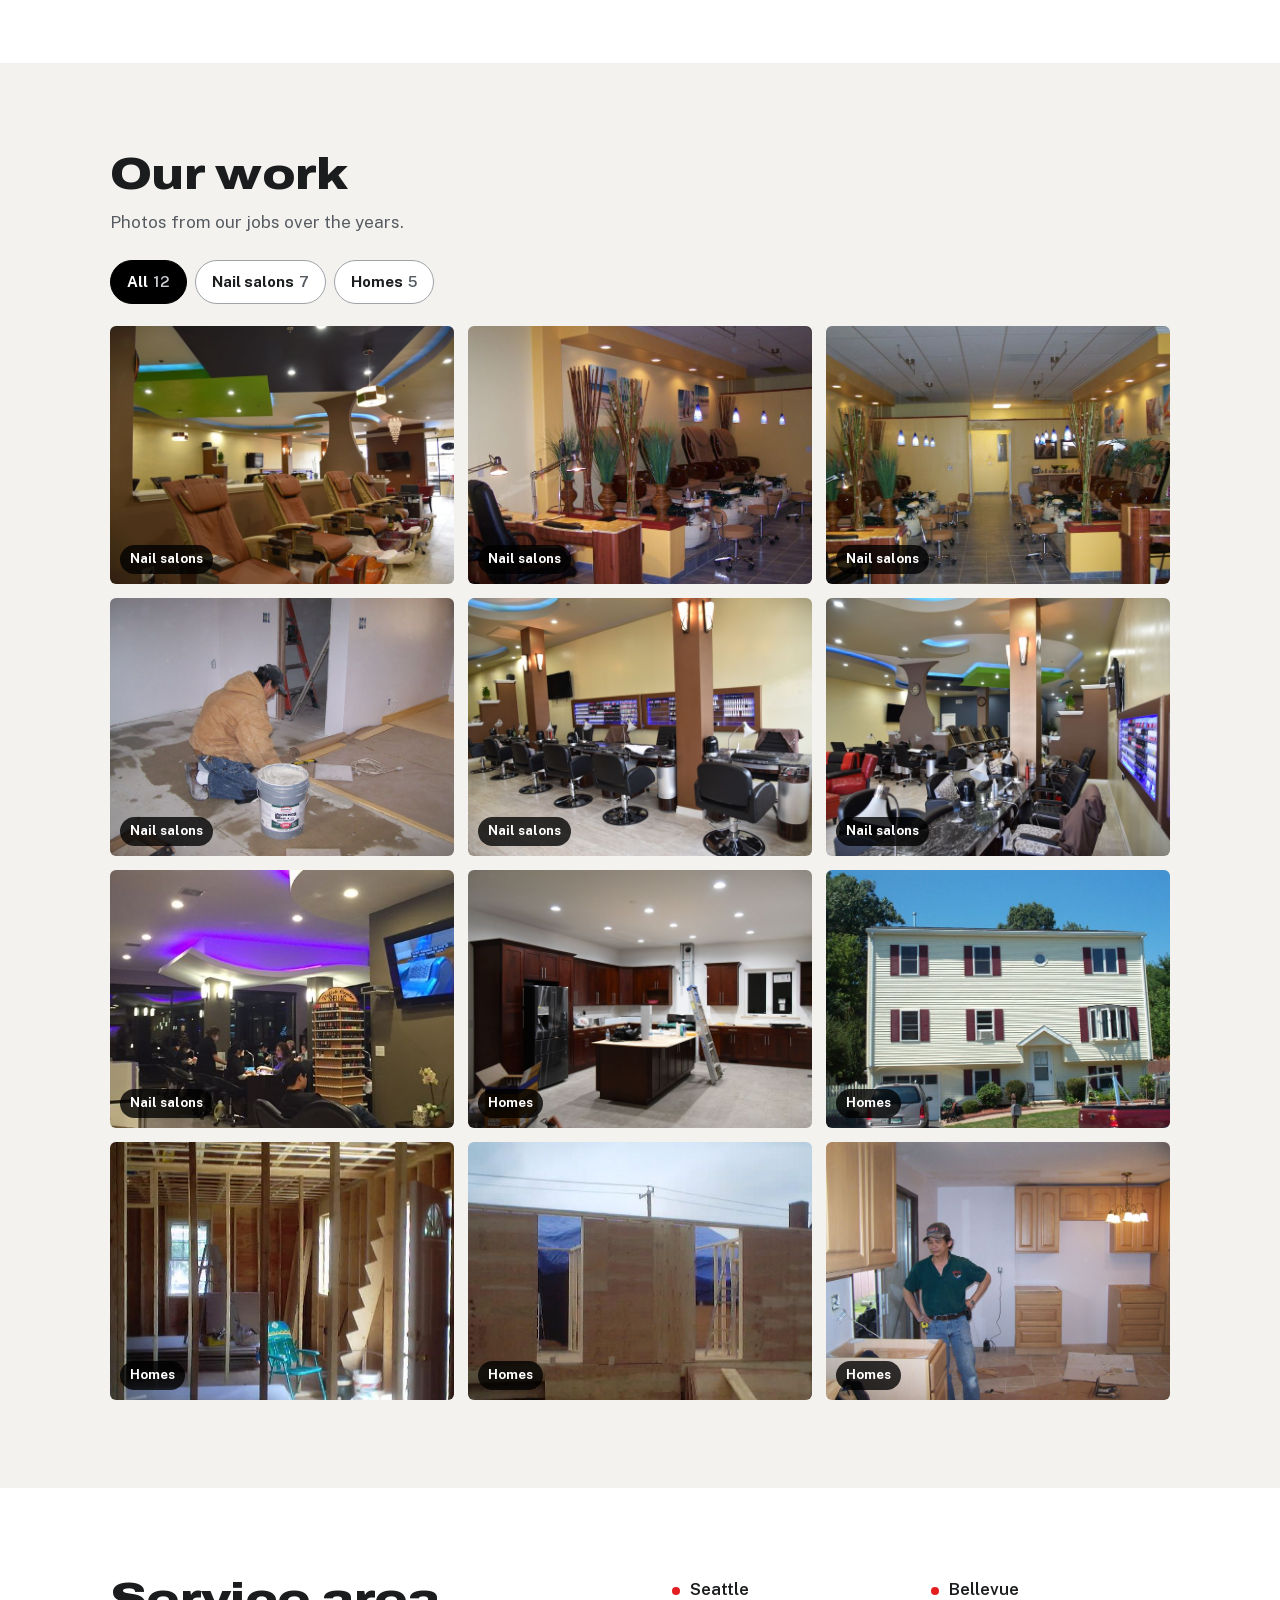
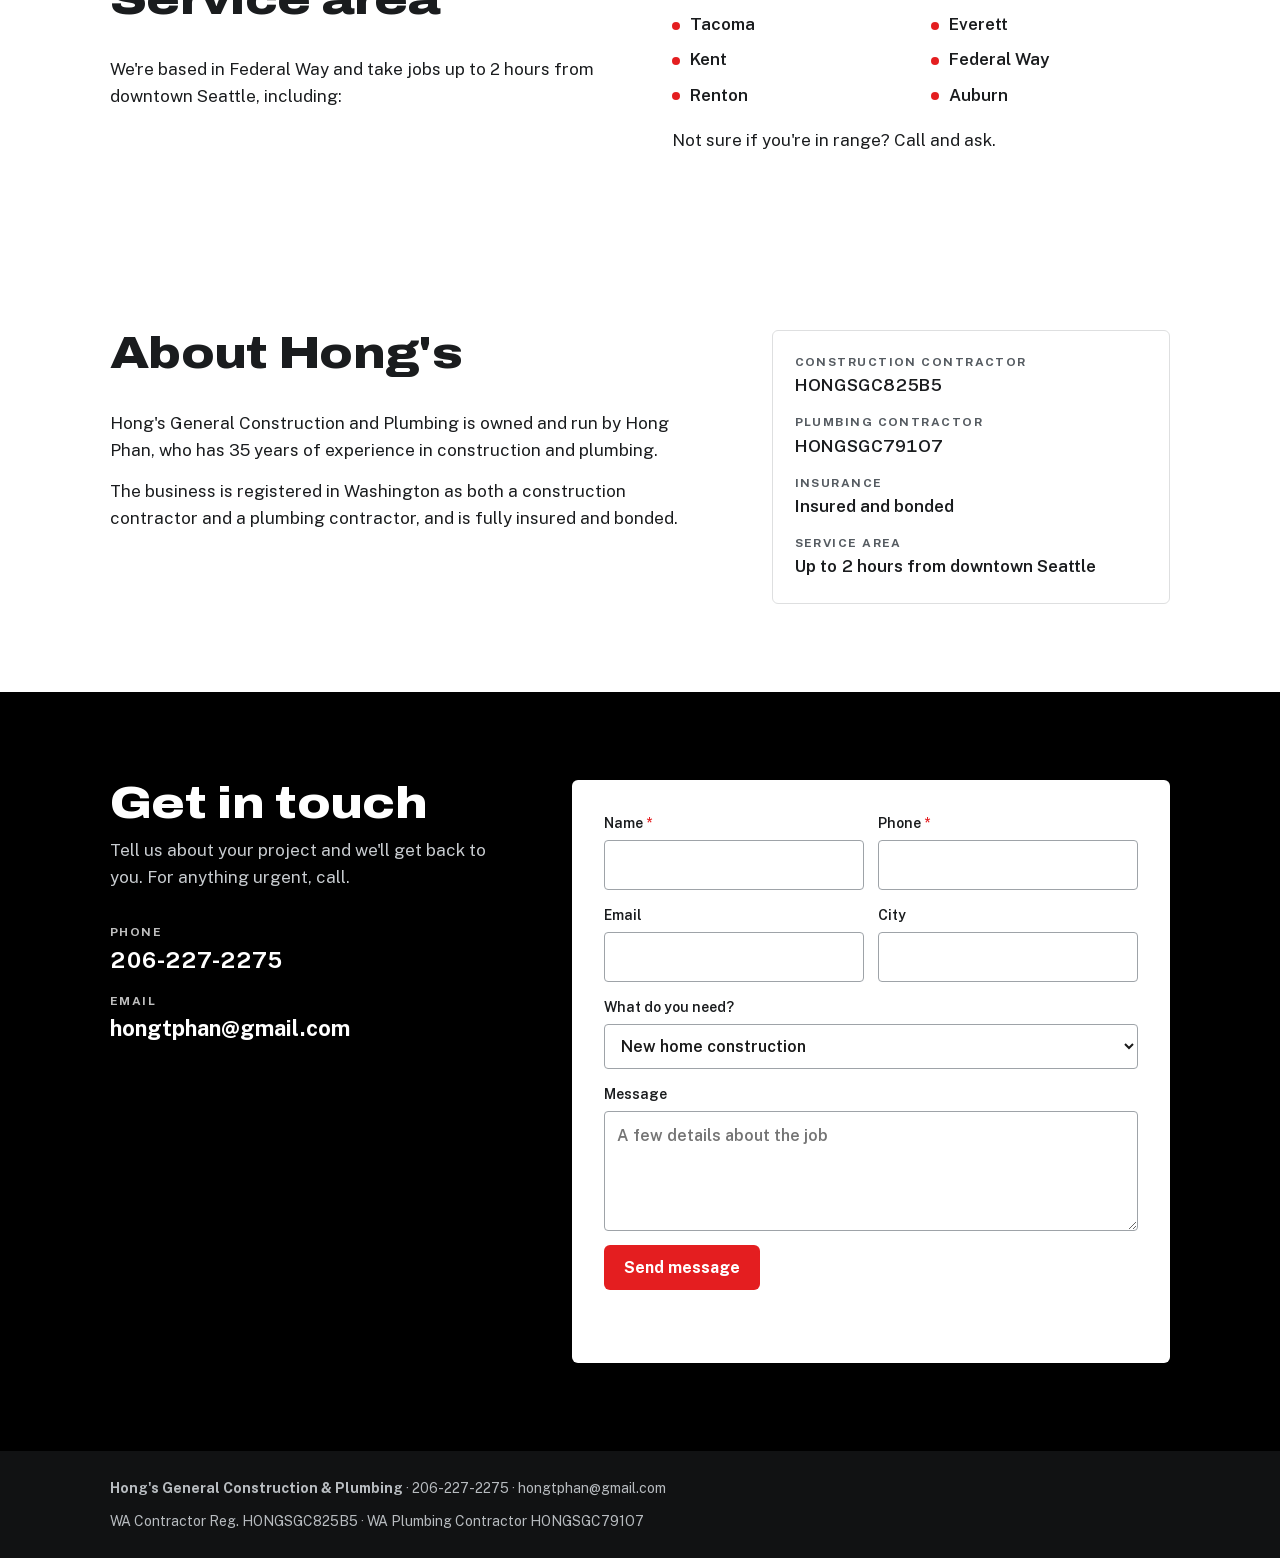
==== commit c9f548bf: "Add commercial construction to the site copy (EN + VI) Hong builds commercial spaces (nail salons, r" ====
--- a/Website/index.html
+++ b/Website/index.html
@@ -3,8 +3,8 @@
 <head>
 <meta charset="utf-8">
 <meta name="viewport" content="width=device-width,initial-scale=1">
-<title>Hong&#x27;s General Construction &amp; Plumbing · New Homes &amp; Plumbing · Seattle Area</title>
-<meta name="description" content="New home construction from start to finish, plus residential and commercial plumbing. 35 years of experience, insured and bonded. Serving the Seattle area. Call 206-227-2275.">
+<title>Hong&#x27;s General Construction &amp; Plumbing · Homes, Businesses &amp; Plumbing · Seattle Area</title>
+<meta name="description" content="New homes and commercial construction from start to finish, plus plumbing for homes and businesses. 35 years of experience, insured and bonded. Serving the Seattle area. Call 206-227-2275.">
 <meta name="theme-color" content="#000000">
 <link rel="icon" href="favicon.svg" type="image/svg+xml">
 <link rel="icon" href="assets/img/favicon-32.png" sizes="32x32" type="image/png">
@@ -18,15 +18,15 @@
 <link rel="alternate" hreflang="x-default" href="https://hongsgcpl.com/">
 <meta property="og:type" content="website">
 <meta property="og:site_name" content="Hong's General Construction &amp; Plumbing">
-<meta property="og:title" content="Hong&#x27;s General Construction &amp; Plumbing · New Homes &amp; Plumbing · Seattle Area">
-<meta property="og:description" content="New home construction from start to finish, plus residential and commercial plumbing. 35 years of experience, insured and bonded. Serving the Seattle area. Call 206-227-2275.">
+<meta property="og:title" content="Hong&#x27;s General Construction &amp; Plumbing · Homes, Businesses &amp; Plumbing · Seattle Area">
+<meta property="og:description" content="New homes and commercial construction from start to finish, plus plumbing for homes and businesses. 35 years of experience, insured and bonded. Serving the Seattle area. Call 206-227-2275.">
 <meta property="og:url" content="https://hongsgcpl.com/">
 <meta property="og:image" content="https://hongsgcpl.com/assets/img/og-image.jpg">
 <meta property="og:image:width" content="1200">
 <meta property="og:image:height" content="630">
 <meta property="og:locale" content="en_US">
 <meta name="twitter:card" content="summary_large_image">
-<script type="application/ld+json">{"@context": "https://schema.org", "@type": ["GeneralContractor", "Plumber"], "@id": "https://hongsgcpl.com/#business", "name": "Hong's General Construction & Plumbing", "url": "https://hongsgcpl.com/", "logo": "https://hongsgcpl.com/assets/img/icon-512.png", "image": "https://hongsgcpl.com/assets/img/og-image.jpg", "telephone": "+1-206-227-2275", "email": "hongtphan@gmail.com", "description": "New home construction from start to finish, plus residential and commercial plumbing. 35 years of experience, insured and bonded. Serving the Seattle area. Call 206-227-2275.", "founder": {"@type": "Person", "name": "Hong Phan"}, "address": {"@type": "PostalAddress", "addressLocality": "Federal Way", "addressRegion": "WA", "addressCountry": "US"}, "areaServed": [{"@type": "City", "name": "Seattle, WA"}, {"@type": "City", "name": "Bellevue, WA"}, {"@type": "City", "name": "Tacoma, WA"}, {"@type": "City", "name": "Everett, WA"}, {"@type": "City", "name": "Kent, WA"}, {"@type": "City", "name": "Federal Way, WA"}, {"@type": "City", "name": "Renton, WA"}, {"@type": "City", "name": "Auburn, WA"}], "knowsLanguage": ["en", "vi"], "identifier": [{"@type": "PropertyValue", "name": "WA L&I Construction Contractor Registration", "value": "HONGSGC825B5"}, {"@type": "PropertyValue", "name": "WA L&I Plumbing Contractor Registration", "value": "HONGSGC791O7"}], "makesOffer": [{"@type": "Offer", "itemOffered": {"@type": "Service", "name": "New home construction"}}, {"@type": "Offer", "itemOffered": {"@type": "Service", "name": "Residential plumbing"}}, {"@type": "Offer", "itemOffered": {"@type": "Service", "name": "Commercial plumbing"}}, {"@type": "Offer", "itemOffered": {"@type": "Service", "name": "Plumbing repair"}}]}</script>
+<script type="application/ld+json">{"@context": "https://schema.org", "@type": ["GeneralContractor", "Plumber"], "@id": "https://hongsgcpl.com/#business", "name": "Hong's General Construction & Plumbing", "url": "https://hongsgcpl.com/", "logo": "https://hongsgcpl.com/assets/img/icon-512.png", "image": "https://hongsgcpl.com/assets/img/og-image.jpg", "telephone": "+1-206-227-2275", "email": "hongtphan@gmail.com", "description": "New homes and commercial construction from start to finish, plus plumbing for homes and businesses. 35 years of experience, insured and bonded. Serving the Seattle area. Call 206-227-2275.", "founder": {"@type": "Person", "name": "Hong Phan"}, "address": {"@type": "PostalAddress", "addressLocality": "Federal Way", "addressRegion": "WA", "addressCountry": "US"}, "areaServed": [{"@type": "City", "name": "Seattle, WA"}, {"@type": "City", "name": "Bellevue, WA"}, {"@type": "City", "name": "Tacoma, WA"}, {"@type": "City", "name": "Everett, WA"}, {"@type": "City", "name": "Kent, WA"}, {"@type": "City", "name": "Federal Way, WA"}, {"@type": "City", "name": "Renton, WA"}, {"@type": "City", "name": "Auburn, WA"}], "knowsLanguage": ["en", "vi"], "identifier": [{"@type": "PropertyValue", "name": "WA L&I Construction Contractor Registration", "value": "HONGSGC825B5"}, {"@type": "PropertyValue", "name": "WA L&I Plumbing Contractor Registration", "value": "HONGSGC791O7"}], "makesOffer": [{"@type": "Offer", "itemOffered": {"@type": "Service", "name": "New home construction"}}, {"@type": "Offer", "itemOffered": {"@type": "Service", "name": "Commercial construction"}}, {"@type": "Offer", "itemOffered": {"@type": "Service", "name": "Residential plumbing"}}, {"@type": "Offer", "itemOffered": {"@type": "Service", "name": "Commercial plumbing"}}, {"@type": "Offer", "itemOffered": {"@type": "Service", "name": "Plumbing repair"}}]}</script>
 </head>
 <body>
 <a class="skip" href="#main">Skip to content</a>
@@ -45,7 +45,7 @@
       <div class="hero-copy">
         <img class="hero-logo" src="assets/img/hongs-logo-full-600.webp" srcset="assets/img/hongs-logo-full-600.webp 600w, assets/img/hongs-logo-full-1200.webp 1200w" sizes="(max-width:820px) 92vw, 540px" alt="Hong&#x27;s General Construction and Plumbing" width="600" height="400" fetchpriority="high">
         <p class="eyebrow">Based in Federal Way · serving the greater Seattle area</p>
-        <h1>New homes built start to finish. Plumbing for homes and businesses.</h1>
+        <h1>New construction and plumbing for homes and businesses.</h1>
         <p class="lede">35 years of experience. Registered with Washington L&amp;I, fully insured and bonded.</p>
         <div class="ctas">
           <a class="btn primary" href="tel:+12062272275">Call 206-227-2275</a>
@@ -62,9 +62,9 @@
 
   <section class="sec" id="services" aria-labelledby="svc-h">
     <div class="in">
-      <div class="sec-head"><h2 id="svc-h">What we do</h2><p>Construction and plumbing from one company. The same team builds your home and does its plumbing.</p></div>
+      <div class="sec-head"><h2 id="svc-h">What we do</h2><p>Construction and plumbing from one company. The same team that builds your home or business does its plumbing.</p></div>
       <div class="cards">
-        <article class="card"><svg viewBox="0 0 48 48" aria-hidden="true"><path d="M6 22 24 7l18 15v19H6z" fill="none" stroke="currentColor" stroke-width="3.5" stroke-linejoin="round"/><path d="M19 41V28h10v13" fill="none" stroke="currentColor" stroke-width="3.5"/></svg><h3>New home construction</h3><p>We build new homes from the ground up. One contractor runs the whole project, from breaking ground to move-in day.</p><ul class="tags"><li>Start to finish</li><li>New builds</li></ul></article>
+        <article class="card"><svg viewBox="0 0 48 48" aria-hidden="true"><path d="M6 22 24 7l18 15v19H6z" fill="none" stroke="currentColor" stroke-width="3.5" stroke-linejoin="round"/><path d="M19 41V28h10v13" fill="none" stroke="currentColor" stroke-width="3.5"/></svg><h3>New residential and commercial construction</h3><p>We build new homes and commercial spaces like nail salons and restaurants. One contractor runs the whole project from start to finish.</p><ul class="tags"><li>Residential</li><li>Commercial</li><li>Start to finish</li></ul></article>
         <article class="card"><svg viewBox="0 0 48 48" aria-hidden="true"><path d="M6 14h20a10 10 0 0 1 10 10v4" fill="none" stroke="currentColor" stroke-width="4"/><path d="M36 33c-2.5 3.5-5 6.4-5 8.6a5 5 0 0 0 10 0c0-2.2-2.5-5.1-5-8.6z" fill="currentColor"/></svg><h3>Plumbing</h3><p>Plumbing for houses and commercial buildings, from new installs to repairs. Call about any job, big or small.</p><ul class="tags"><li>Residential</li><li>Commercial</li><li>Repairs</li></ul></article>
       </div>
     </div>
@@ -111,7 +111,7 @@
         <label><span>Phone <span class="req" aria-hidden="true">*</span></span><input name="phone" type="tel" autocomplete="tel" required></label>
         <label>Email<input name="email" type="email" autocomplete="email"></label>
         <label>City<input name="city" autocomplete="address-level2"></label>
-        <label class="full">What do you need?<select name="job_type"><option>New home construction</option><option>Residential plumbing</option><option>Commercial plumbing</option><option>Something else</option></select></label>
+        <label class="full">What do you need?<select name="job_type"><option>New home construction</option><option>New commercial construction</option><option>Residential plumbing</option><option>Commercial plumbing</option><option>Something else</option></select></label>
         <label class="full">Message<textarea name="message" placeholder="A few details about the job"></textarea></label>
         <button class="btn primary" type="submit">Send message</button>
         <p class="status" role="status" aria-live="polite"></p>
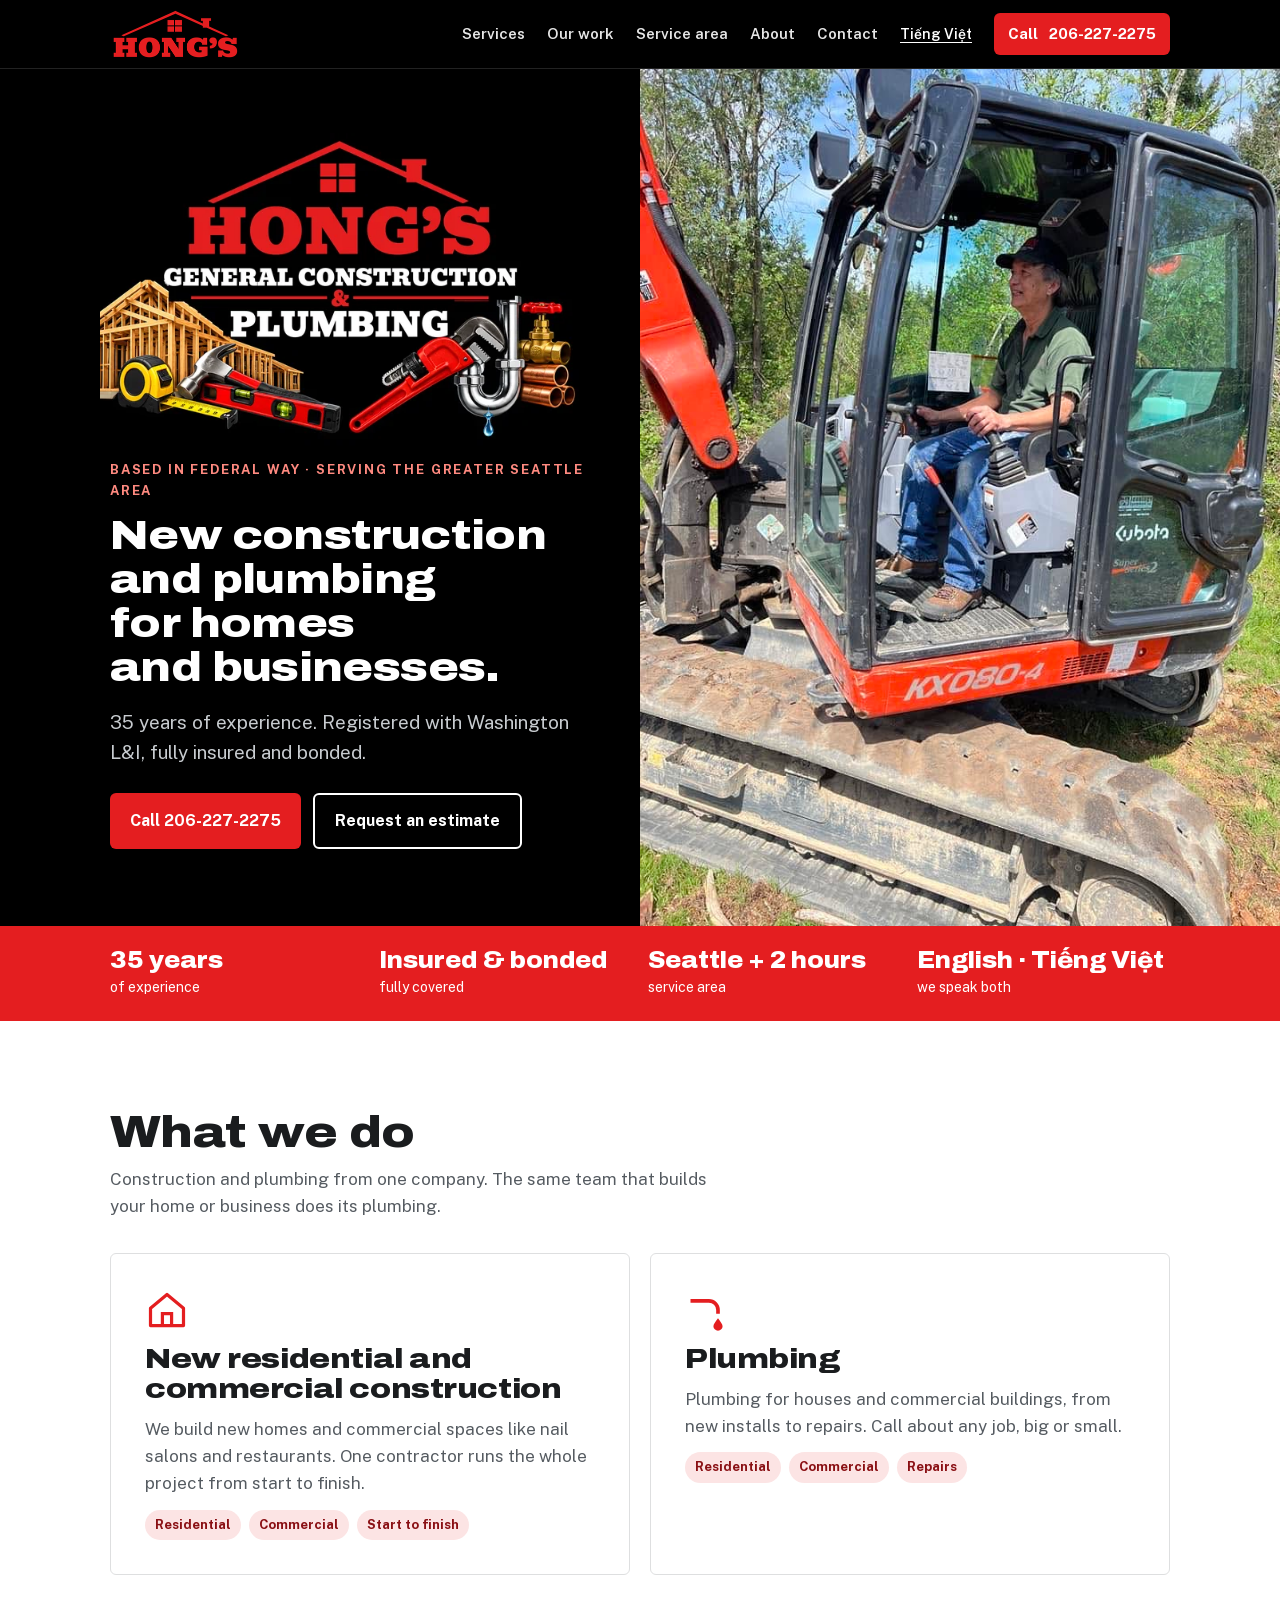
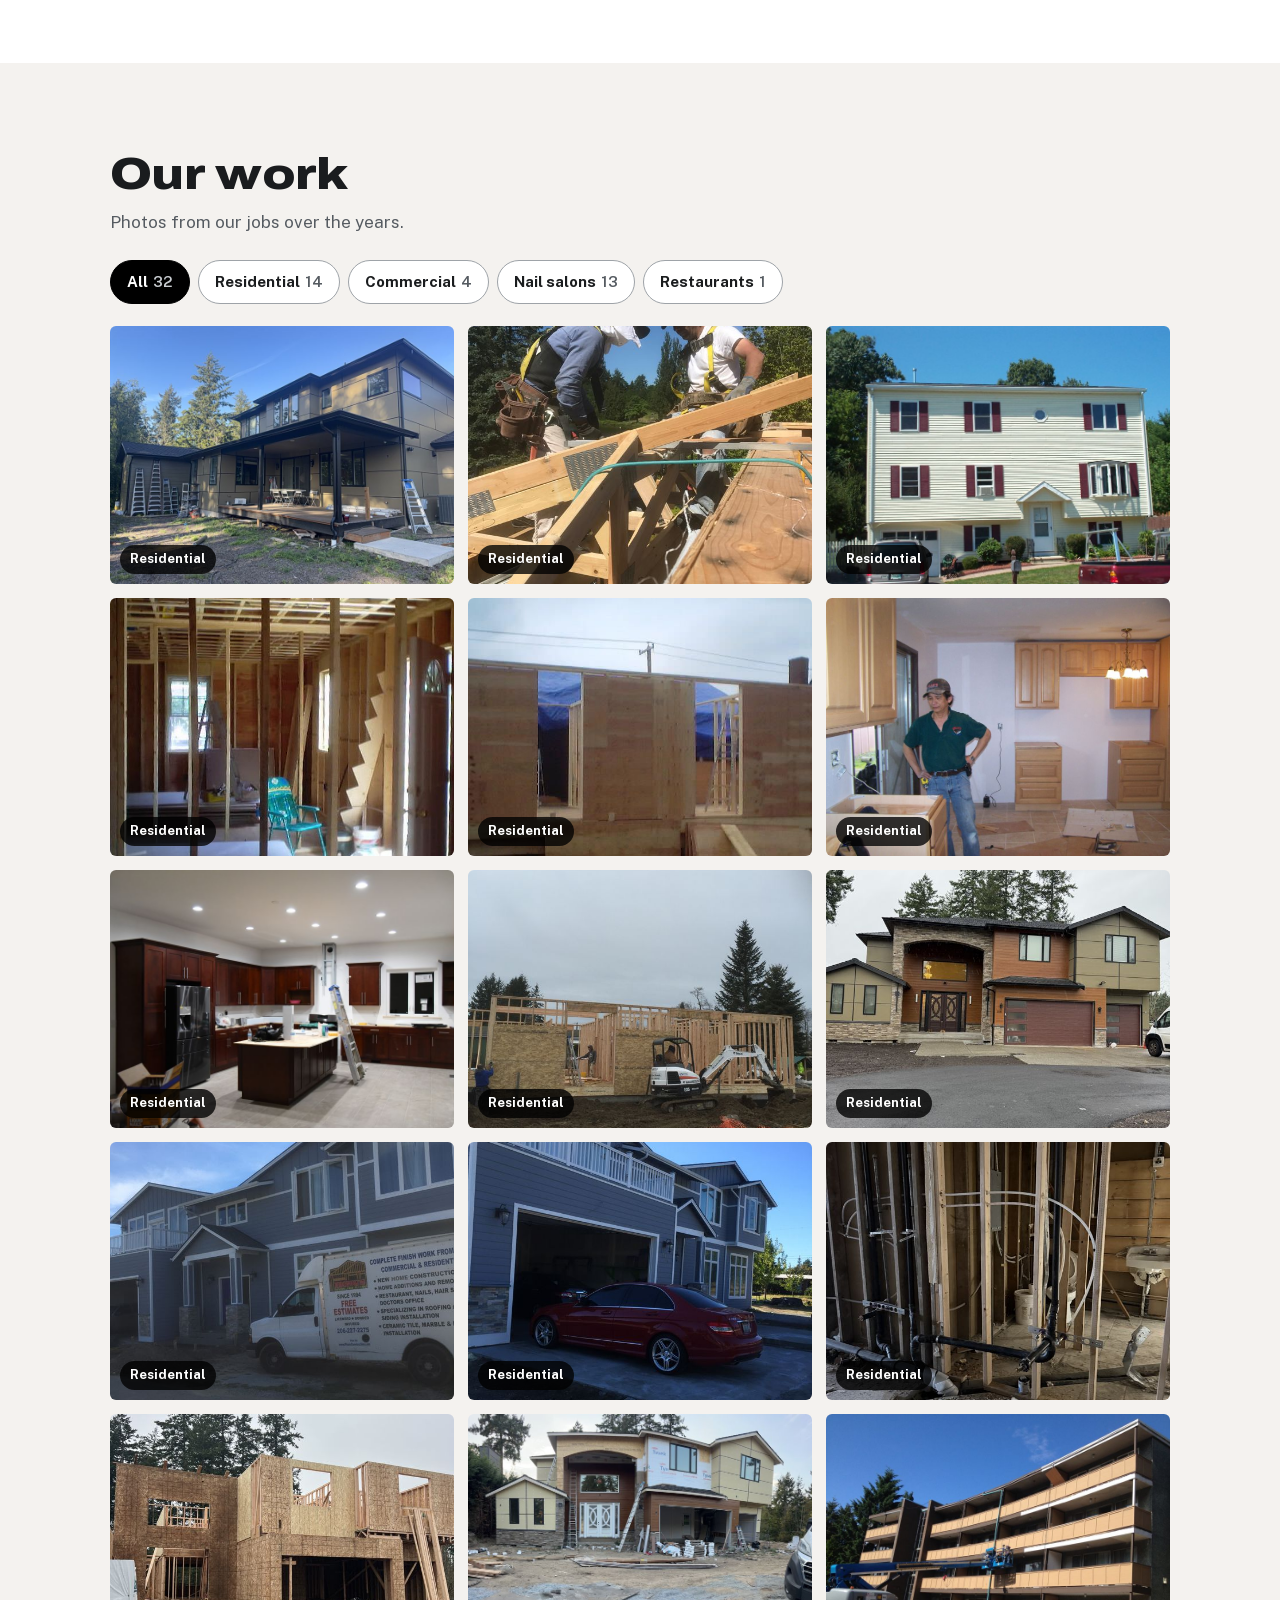
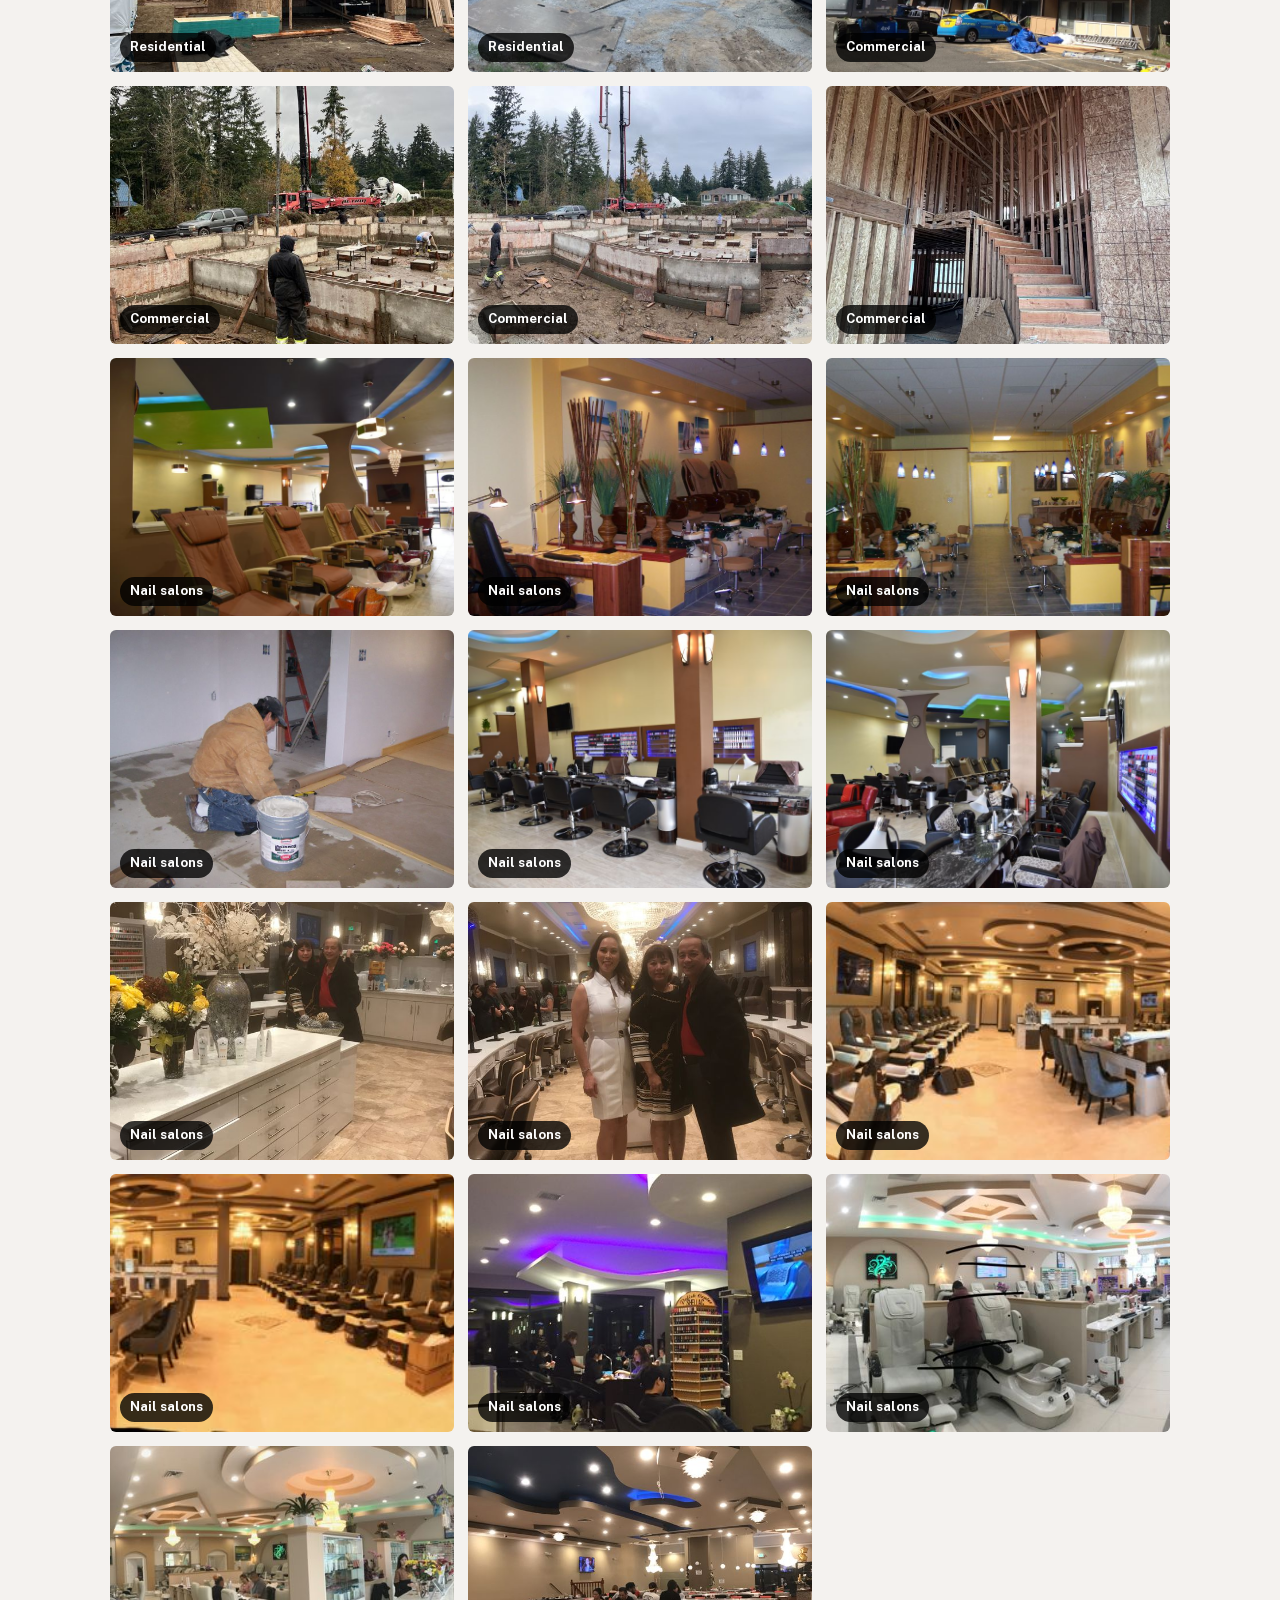
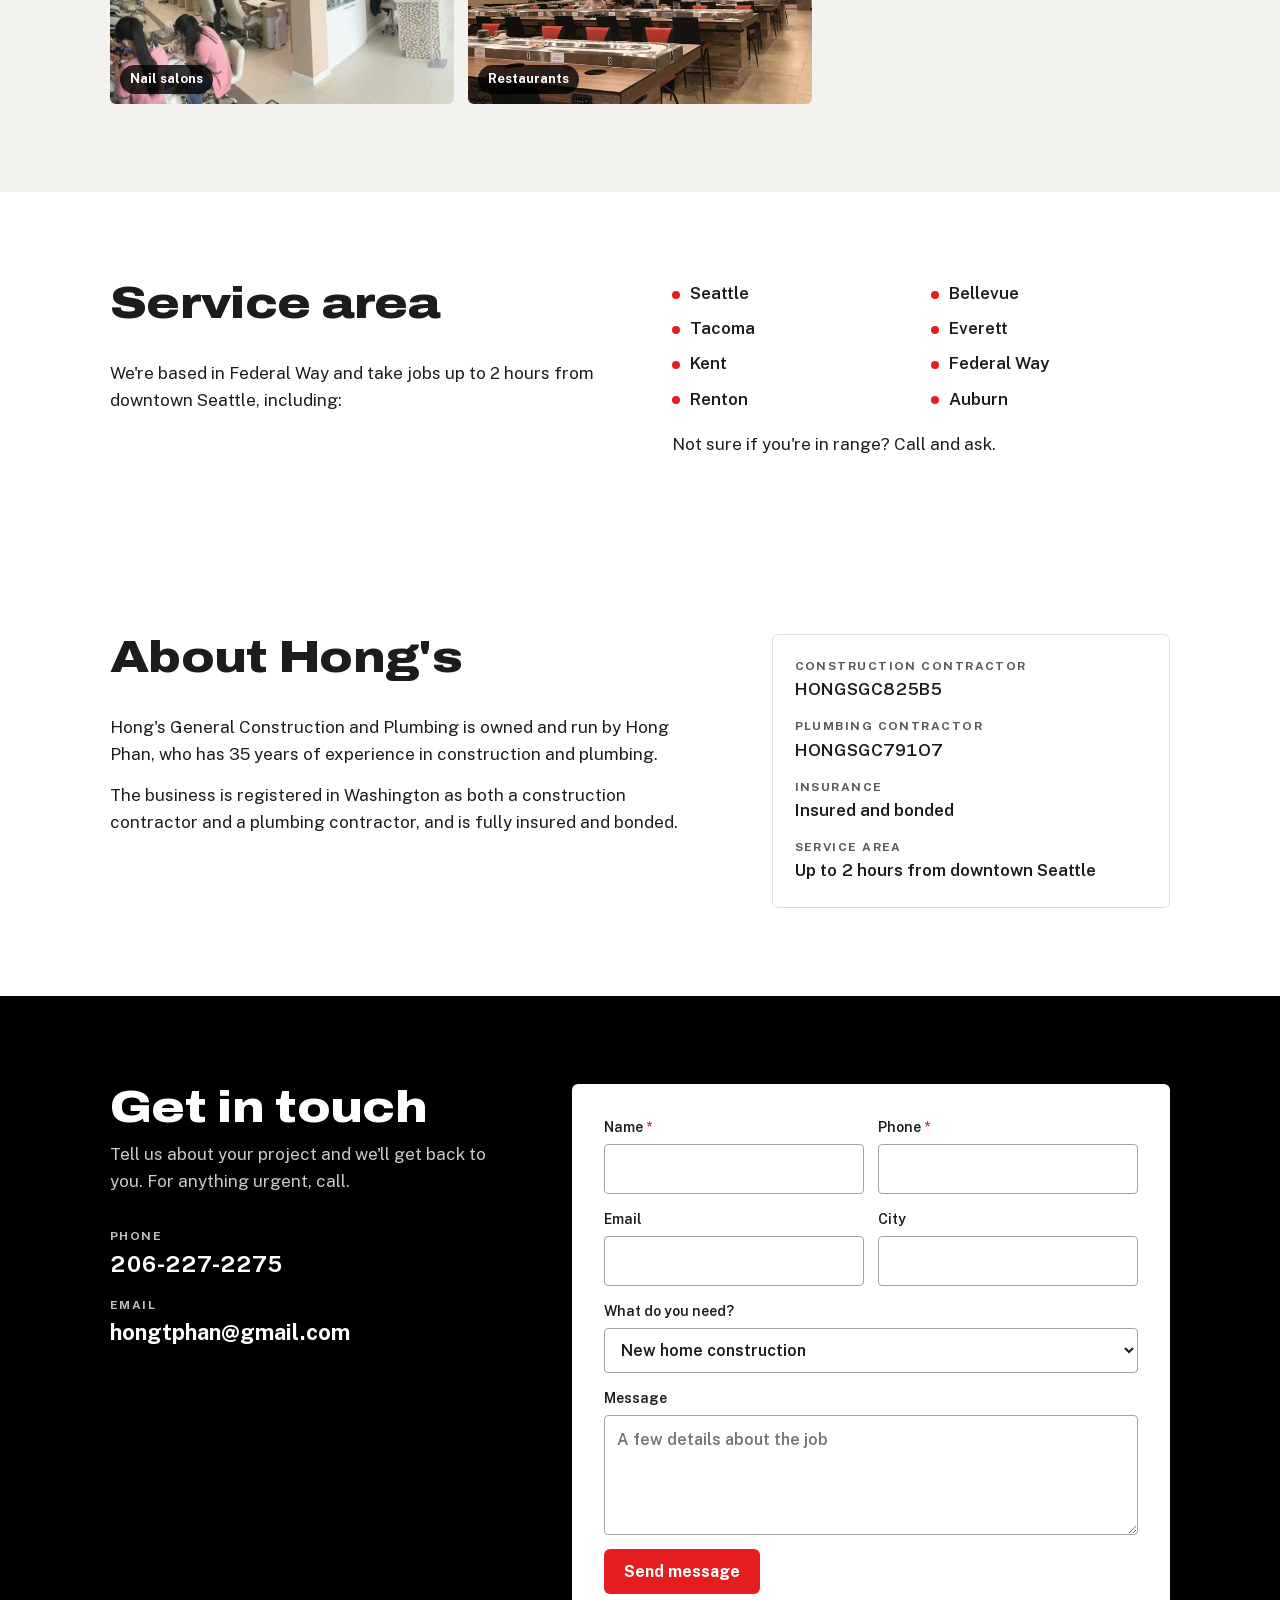
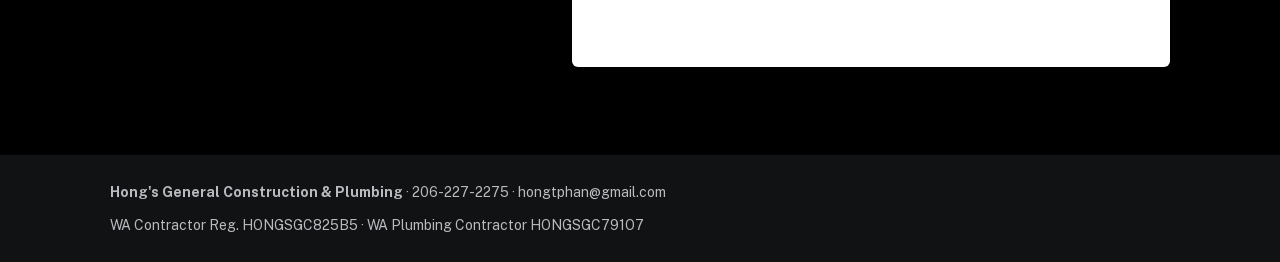
==== commit 6055636c: "Portfolio: 32 photos, Residential + Commercial categories, HEIC support Homes folder renamed Residen" ====
--- a/Website/index.html
+++ b/Website/index.html
@@ -73,8 +73,8 @@
   <section class="sec alt" id="work" aria-labelledby="work-h">
     <div class="in">
       <div class="sec-head"><h2 id="work-h">Our work</h2><p>Photos from our jobs over the years.</p></div>
-      <div class="wtabs" role="group" aria-label="Show photos by type of job" hidden><button type="button" data-cat="all" aria-pressed="true">All <span>12</span></button><button type="button" data-cat="salons" aria-pressed="false">Nail salons <span>7</span></button><button type="button" data-cat="homes" aria-pressed="false">Homes <span>5</span></button></div>
-      <div class="wgrid"><figure data-cat="salons"><a href="assets/img/work/salons-dsc-2550.jpg" data-w="1600" data-h="1068"><img src="assets/img/work/salons-dsc-2550-sm.jpg" alt="Nail salon job by Hong&#x27;s General Construction" loading="lazy" width="800" height="534"></a><figcaption>Nail salons</figcaption></figure><figure data-cat="salons"><a href="assets/img/work/salons-100-3890.jpg" data-w="1600" data-h="1067"><img src="assets/img/work/salons-100-3890-sm.jpg" alt="Nail salon job by Hong&#x27;s General Construction" loading="lazy" width="800" height="533"></a><figcaption>Nail salons</figcaption></figure><figure data-cat="salons"><a href="assets/img/work/salons-100-3891.jpg" data-w="1600" data-h="1067"><img src="assets/img/work/salons-100-3891-sm.jpg" alt="Nail salon job by Hong&#x27;s General Construction" loading="lazy" width="800" height="533"></a><figcaption>Nail salons</figcaption></figure><figure data-cat="salons"><a href="assets/img/work/salons-bamboo-nails-254.jpg" data-w="1600" data-h="1202"><img src="assets/img/work/salons-bamboo-nails-254-sm.jpg" alt="Nail salon job by Hong&#x27;s General Construction" loading="lazy" width="800" height="601"></a><figcaption>Nail salons</figcaption></figure><figure data-cat="salons"><a href="assets/img/work/salons-dsc-2556.jpg" data-w="1600" data-h="1068"><img src="assets/img/work/salons-dsc-2556-sm.jpg" alt="Nail salon job by Hong&#x27;s General Construction" loading="lazy" width="800" height="534"></a><figcaption>Nail salons</figcaption></figure><figure data-cat="salons"><a href="assets/img/work/salons-dsc-2562.jpg" data-w="1600" data-h="1068"><img src="assets/img/work/salons-dsc-2562-sm.jpg" alt="Nail salon job by Hong&#x27;s General Construction" loading="lazy" width="800" height="534"></a><figcaption>Nail salons</figcaption></figure><figure data-cat="salons"><a href="assets/img/work/salons-img-3771.jpg" data-w="480" data-h="640"><img src="assets/img/work/salons-img-3771.jpg" alt="Nail salon job by Hong&#x27;s General Construction" loading="lazy" width="480" height="640"></a><figcaption>Nail salons</figcaption></figure><figure data-cat="homes"><a href="assets/img/work/homes-dsc-2520.jpg" data-w="1600" data-h="1068"><img src="assets/img/work/homes-dsc-2520-sm.jpg" alt="Home job by Hong&#x27;s General Construction" loading="lazy" width="800" height="534"></a><figcaption>Homes</figcaption></figure><figure data-cat="homes"><a href="assets/img/work/homes-addition-frond-house-second-floor-finish.jpg" data-w="1600" data-h="1062"><img src="assets/img/work/homes-addition-frond-house-second-floor-finish-sm.jpg" alt="Home job by Hong&#x27;s General Construction" loading="lazy" width="800" height="531"></a><figcaption>Homes</figcaption></figure><figure data-cat="homes"><a href="assets/img/work/homes-addition-room-to-buil.jpg" data-w="574" data-h="460"><img src="assets/img/work/homes-addition-room-to-buil.jpg" alt="Home job by Hong&#x27;s General Construction" loading="lazy" width="574" height="460"></a><figcaption>Homes</figcaption></figure><figure data-cat="homes"><a href="assets/img/work/homes-addition-wall-frame-2.jpg" data-w="640" data-h="363"><img src="assets/img/work/homes-addition-wall-frame-2.jpg" alt="Home job by Hong&#x27;s General Construction" loading="lazy" width="640" height="363"></a><figcaption>Homes</figcaption></figure><figure data-cat="homes"><a href="assets/img/work/homes-camera-280.jpg" data-w="1600" data-h="1202"><img src="assets/img/work/homes-camera-280-sm.jpg" alt="Home job by Hong&#x27;s General Construction" loading="lazy" width="800" height="601"></a><figcaption>Homes</figcaption></figure></div>
+      <div class="wtabs" role="group" aria-label="Show photos by type of job" hidden><button type="button" data-cat="all" aria-pressed="true">All <span>32</span></button><button type="button" data-cat="residential" aria-pressed="false">Residential <span>14</span></button><button type="button" data-cat="commercial" aria-pressed="false">Commercial <span>4</span></button><button type="button" data-cat="salons" aria-pressed="false">Nail salons <span>13</span></button><button type="button" data-cat="restaurants" aria-pressed="false">Restaurants <span>1</span></button></div>
+      <div class="wgrid"><figure data-cat="residential"><a href="assets/img/work/residential-img-1751.jpg" data-w="1600" data-h="1207"><img src="assets/img/work/residential-img-1751-sm.jpg" alt="Residential job by Hong&#x27;s General Construction" loading="lazy" width="800" height="604"></a><figcaption>Residential</figcaption></figure><figure data-cat="residential"><a href="assets/img/work/residential-6caa85fa-03ee-44d1-80f3-8316af2b3047.jpg" data-w="1200" data-h="1600"><img src="assets/img/work/residential-6caa85fa-03ee-44d1-80f3-8316af2b3047-sm.jpg" alt="Residential job by Hong&#x27;s General Construction" loading="lazy" width="600" height="800"></a><figcaption>Residential</figcaption></figure><figure data-cat="residential"><a href="assets/img/work/residential-addition-frond-house-second-floor-finish.jpg" data-w="1600" data-h="1062"><img src="assets/img/work/residential-addition-frond-house-second-floor-finish-sm.jpg" alt="Residential job by Hong&#x27;s General Construction" loading="lazy" width="800" height="531"></a><figcaption>Residential</figcaption></figure><figure data-cat="residential"><a href="assets/img/work/residential-addition-room-to-buil.jpg" data-w="574" data-h="460"><img src="assets/img/work/residential-addition-room-to-buil.jpg" alt="Residential job by Hong&#x27;s General Construction" loading="lazy" width="574" height="460"></a><figcaption>Residential</figcaption></figure><figure data-cat="residential"><a href="assets/img/work/residential-addition-wall-frame-2.jpg" data-w="640" data-h="363"><img src="assets/img/work/residential-addition-wall-frame-2.jpg" alt="Residential job by Hong&#x27;s General Construction" loading="lazy" width="640" height="363"></a><figcaption>Residential</figcaption></figure><figure data-cat="residential"><a href="assets/img/work/residential-camera-280.jpg" data-w="1600" data-h="1202"><img src="assets/img/work/residential-camera-280-sm.jpg" alt="Residential job by Hong&#x27;s General Construction" loading="lazy" width="800" height="601"></a><figcaption>Residential</figcaption></figure><figure data-cat="residential"><a href="assets/img/work/residential-dsc-2520.jpg" data-w="1600" data-h="1068"><img src="assets/img/work/residential-dsc-2520-sm.jpg" alt="Residential job by Hong&#x27;s General Construction" loading="lazy" width="800" height="534"></a><figcaption>Residential</figcaption></figure><figure data-cat="residential"><a href="assets/img/work/residential-img-0785.jpg" data-w="1200" data-h="1600"><img src="assets/img/work/residential-img-0785-sm.jpg" alt="Residential job by Hong&#x27;s General Construction" loading="lazy" width="600" height="800"></a><figcaption>Residential</figcaption></figure><figure data-cat="residential"><a href="assets/img/work/residential-img-0789.jpg" data-w="1200" data-h="1600"><img src="assets/img/work/residential-img-0789-sm.jpg" alt="Residential job by Hong&#x27;s General Construction" loading="lazy" width="600" height="800"></a><figcaption>Residential</figcaption></figure><figure data-cat="residential"><a href="assets/img/work/residential-img-0960.jpg" data-w="1200" data-h="1600"><img src="assets/img/work/residential-img-0960-sm.jpg" alt="Residential job by Hong&#x27;s General Construction" loading="lazy" width="600" height="800"></a><figcaption>Residential</figcaption></figure><figure data-cat="residential"><a href="assets/img/work/residential-img-0986.jpg" data-w="1200" data-h="1600"><img src="assets/img/work/residential-img-0986-sm.jpg" alt="Residential job by Hong&#x27;s General Construction" loading="lazy" width="600" height="800"></a><figcaption>Residential</figcaption></figure><figure data-cat="residential"><a href="assets/img/work/residential-img-2610.jpg" data-w="1200" data-h="1600"><img src="assets/img/work/residential-img-2610-sm.jpg" alt="Residential job by Hong&#x27;s General Construction" loading="lazy" width="600" height="800"></a><figcaption>Residential</figcaption></figure><figure data-cat="residential"><a href="assets/img/work/residential-img-7509.jpg" data-w="1200" data-h="1600"><img src="assets/img/work/residential-img-7509-sm.jpg" alt="Residential job by Hong&#x27;s General Construction" loading="lazy" width="600" height="800"></a><figcaption>Residential</figcaption></figure><figure data-cat="residential"><a href="assets/img/work/residential-img-9616.jpg" data-w="1600" data-h="1126"><img src="assets/img/work/residential-img-9616-sm.jpg" alt="Residential job by Hong&#x27;s General Construction" loading="lazy" width="800" height="563"></a><figcaption>Residential</figcaption></figure><figure data-cat="commercial"><a href="assets/img/work/commercial-img-0044.jpg" data-w="1600" data-h="1200"><img src="assets/img/work/commercial-img-0044-sm.jpg" alt="Commercial job by Hong&#x27;s General Construction" loading="lazy" width="800" height="600"></a><figcaption>Commercial</figcaption></figure><figure data-cat="commercial"><a href="assets/img/work/commercial-img-7132.jpg" data-w="1200" data-h="1600"><img src="assets/img/work/commercial-img-7132-sm.jpg" alt="Commercial job by Hong&#x27;s General Construction" loading="lazy" width="600" height="800"></a><figcaption>Commercial</figcaption></figure><figure data-cat="commercial"><a href="assets/img/work/commercial-img-7134.jpg" data-w="1600" data-h="865"><img src="assets/img/work/commercial-img-7134-sm.jpg" alt="Commercial job by Hong&#x27;s General Construction" loading="lazy" width="800" height="432"></a><figcaption>Commercial</figcaption></figure><figure data-cat="commercial"><a href="assets/img/work/commercial-img-8738.jpg" data-w="1200" data-h="1600"><img src="assets/img/work/commercial-img-8738-sm.jpg" alt="Commercial job by Hong&#x27;s General Construction" loading="lazy" width="600" height="800"></a><figcaption>Commercial</figcaption></figure><figure data-cat="salons"><a href="assets/img/work/salons-dsc-2550.jpg" data-w="1600" data-h="1068"><img src="assets/img/work/salons-dsc-2550-sm.jpg" alt="Nail salon job by Hong&#x27;s General Construction" loading="lazy" width="800" height="534"></a><figcaption>Nail salons</figcaption></figure><figure data-cat="salons"><a href="assets/img/work/salons-100-3890.jpg" data-w="1600" data-h="1067"><img src="assets/img/work/salons-100-3890-sm.jpg" alt="Nail salon job by Hong&#x27;s General Construction" loading="lazy" width="800" height="533"></a><figcaption>Nail salons</figcaption></figure><figure data-cat="salons"><a href="assets/img/work/salons-100-3891.jpg" data-w="1600" data-h="1067"><img src="assets/img/work/salons-100-3891-sm.jpg" alt="Nail salon job by Hong&#x27;s General Construction" loading="lazy" width="800" height="533"></a><figcaption>Nail salons</figcaption></figure><figure data-cat="salons"><a href="assets/img/work/salons-bamboo-nails-254.jpg" data-w="1600" data-h="1202"><img src="assets/img/work/salons-bamboo-nails-254-sm.jpg" alt="Nail salon job by Hong&#x27;s General Construction" loading="lazy" width="800" height="601"></a><figcaption>Nail salons</figcaption></figure><figure data-cat="salons"><a href="assets/img/work/salons-dsc-2556.jpg" data-w="1600" data-h="1068"><img src="assets/img/work/salons-dsc-2556-sm.jpg" alt="Nail salon job by Hong&#x27;s General Construction" loading="lazy" width="800" height="534"></a><figcaption>Nail salons</figcaption></figure><figure data-cat="salons"><a href="assets/img/work/salons-dsc-2562.jpg" data-w="1600" data-h="1068"><img src="assets/img/work/salons-dsc-2562-sm.jpg" alt="Nail salon job by Hong&#x27;s General Construction" loading="lazy" width="800" height="534"></a><figcaption>Nail salons</figcaption></figure><figure data-cat="salons"><a href="assets/img/work/salons-img-2530.jpg" data-w="1200" data-h="1600"><img src="assets/img/work/salons-img-2530-sm.jpg" alt="Nail salon job by Hong&#x27;s General Construction" loading="lazy" width="600" height="800"></a><figcaption>Nail salons</figcaption></figure><figure data-cat="salons"><a href="assets/img/work/salons-img-2536.jpg" data-w="1200" data-h="1600"><img src="assets/img/work/salons-img-2536-sm.jpg" alt="Nail salon job by Hong&#x27;s General Construction" loading="lazy" width="600" height="800"></a><figcaption>Nail salons</figcaption></figure><figure data-cat="salons"><a href="assets/img/work/salons-img-2861.jpg" data-w="1600" data-h="444"><img src="assets/img/work/salons-img-2861-sm.jpg" alt="Nail salon job by Hong&#x27;s General Construction" loading="lazy" width="800" height="222"></a><figcaption>Nail salons</figcaption></figure><figure data-cat="salons"><a href="assets/img/work/salons-img-2866.jpg" data-w="1600" data-h="390"><img src="assets/img/work/salons-img-2866-sm.jpg" alt="Nail salon job by Hong&#x27;s General Construction" loading="lazy" width="800" height="195"></a><figcaption>Nail salons</figcaption></figure><figure data-cat="salons"><a href="assets/img/work/salons-img-3771.jpg" data-w="480" data-h="640"><img src="assets/img/work/salons-img-3771.jpg" alt="Nail salon job by Hong&#x27;s General Construction" loading="lazy" width="480" height="640"></a><figcaption>Nail salons</figcaption></figure><figure data-cat="salons"><a href="assets/img/work/salons-img-3854.jpg" data-w="1600" data-h="651"><img src="assets/img/work/salons-img-3854-sm.jpg" alt="Nail salon job by Hong&#x27;s General Construction" loading="lazy" width="800" height="326"></a><figcaption>Nail salons</figcaption></figure><figure data-cat="salons"><a href="assets/img/work/salons-liner-with.jpg" data-w="1600" data-h="696"><img src="assets/img/work/salons-liner-with-sm.jpg" alt="Nail salon job by Hong&#x27;s General Construction" loading="lazy" width="800" height="348"></a><figcaption>Nail salons</figcaption></figure><figure data-cat="restaurants"><a href="assets/img/work/restaurants-1587f804-5a50-4d1c-8b34-ab8c07b83d5e.jpg" data-w="1200" data-h="1600"><img src="assets/img/work/restaurants-1587f804-5a50-4d1c-8b34-ab8c07b83d5e-sm.jpg" alt="Restaurant job by Hong&#x27;s General Construction" loading="lazy" width="600" height="800"></a><figcaption>Restaurants</figcaption></figure></div>
     </div>
     <dialog class="lb" aria-label="Our work" data-close="Close" data-prev="Previous photo" data-next="Next photo"></dialog>
   </section>
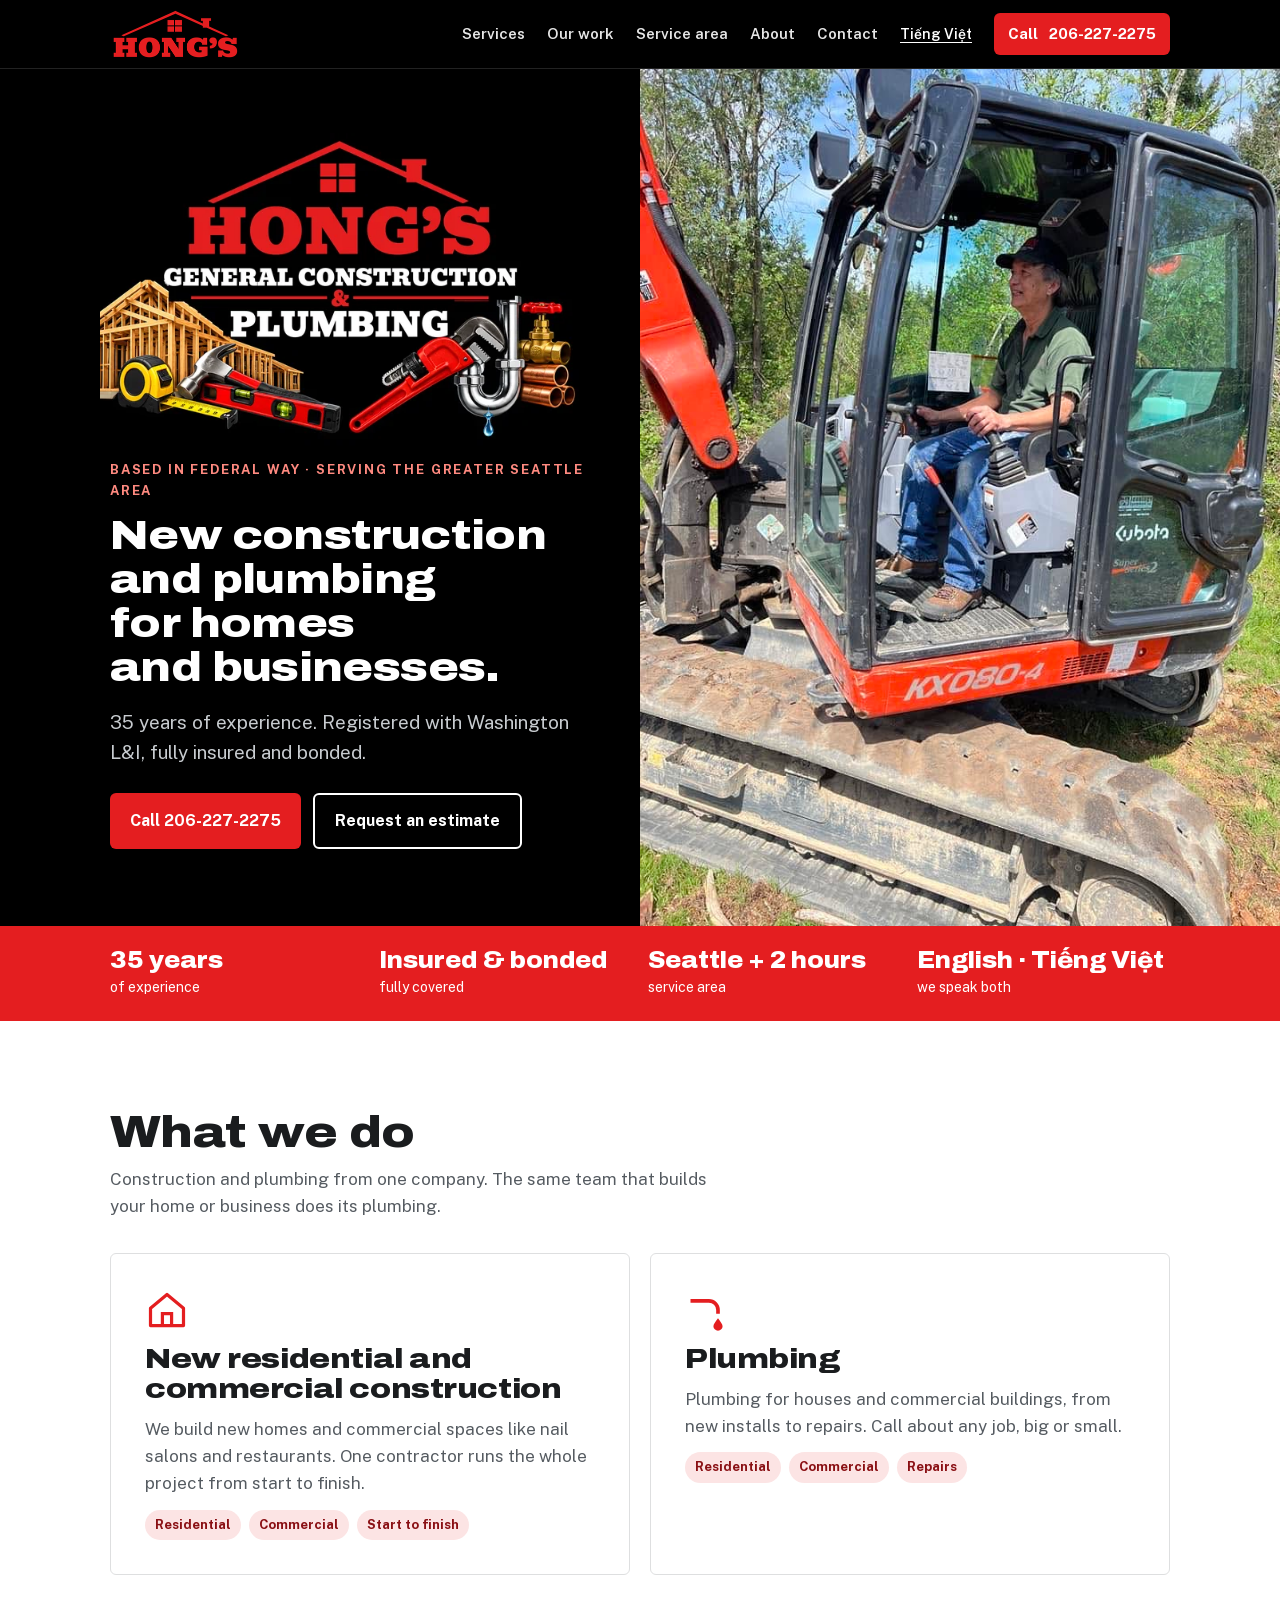
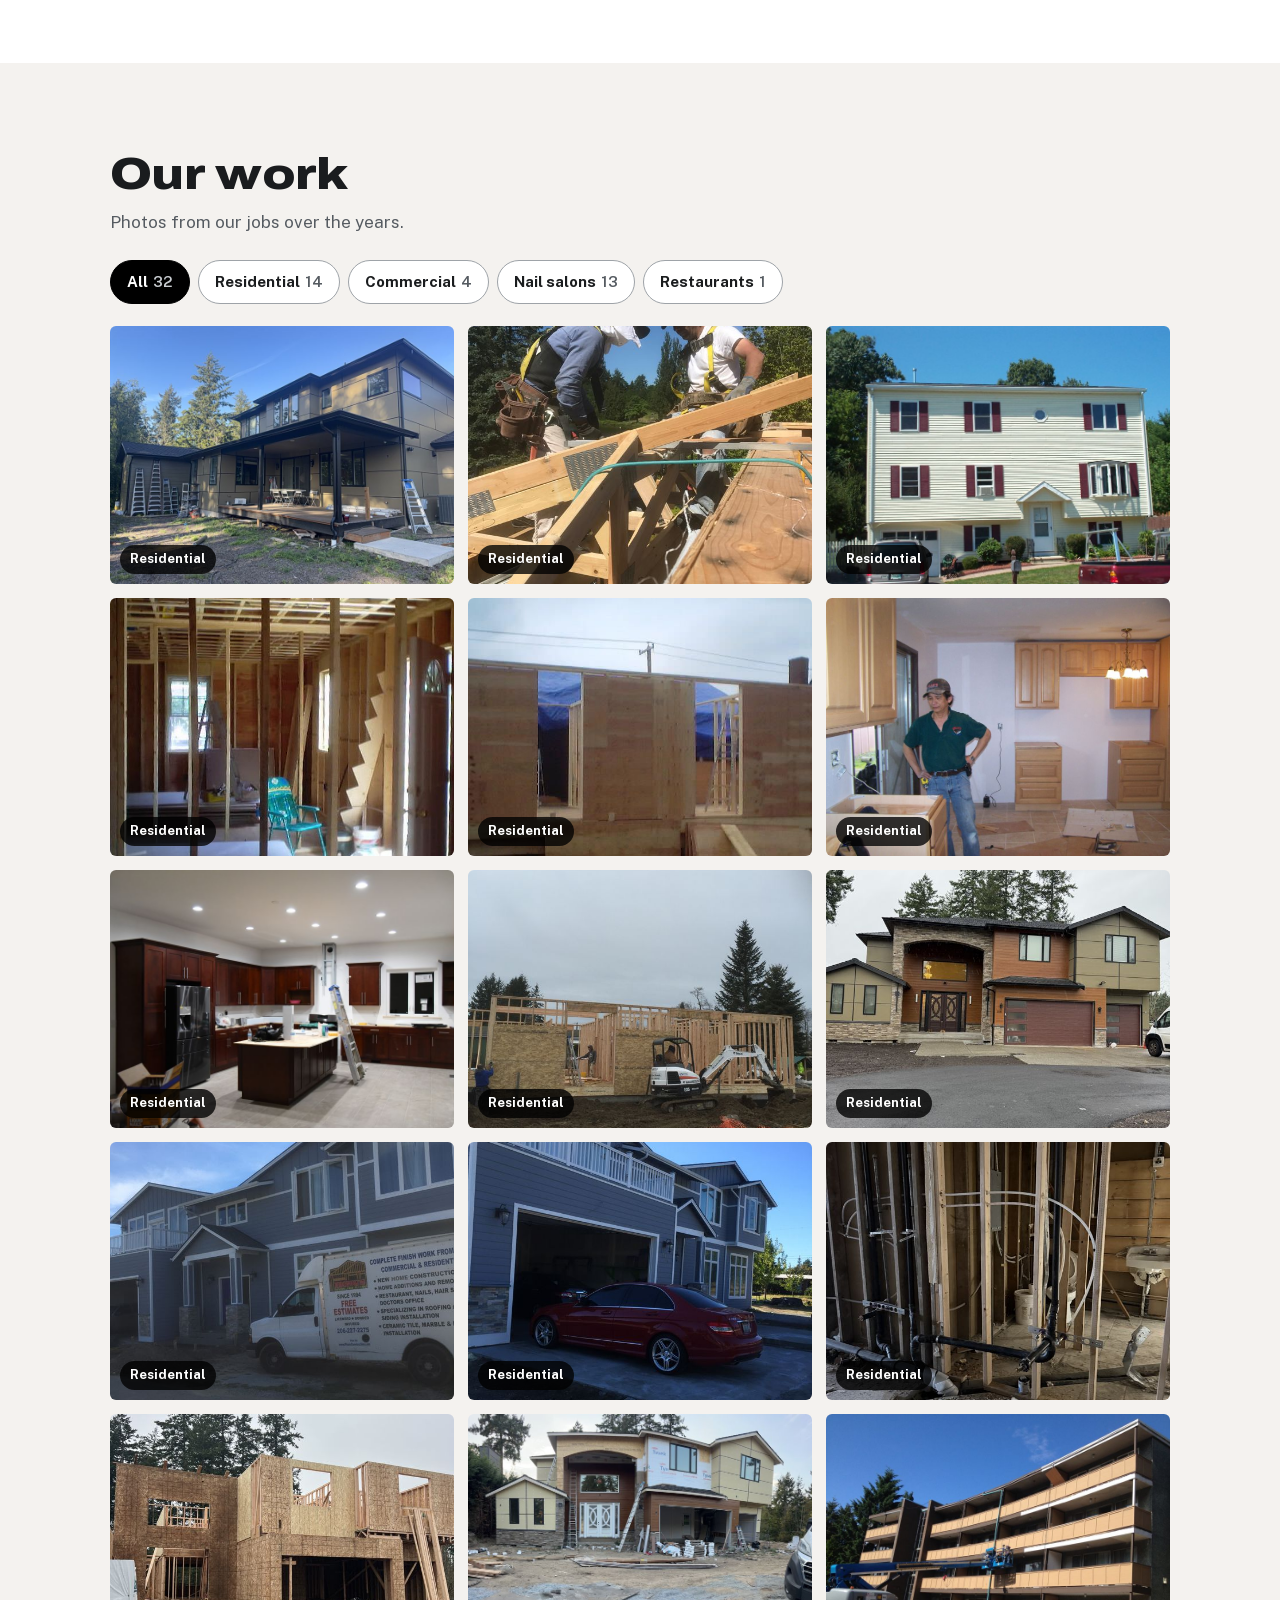
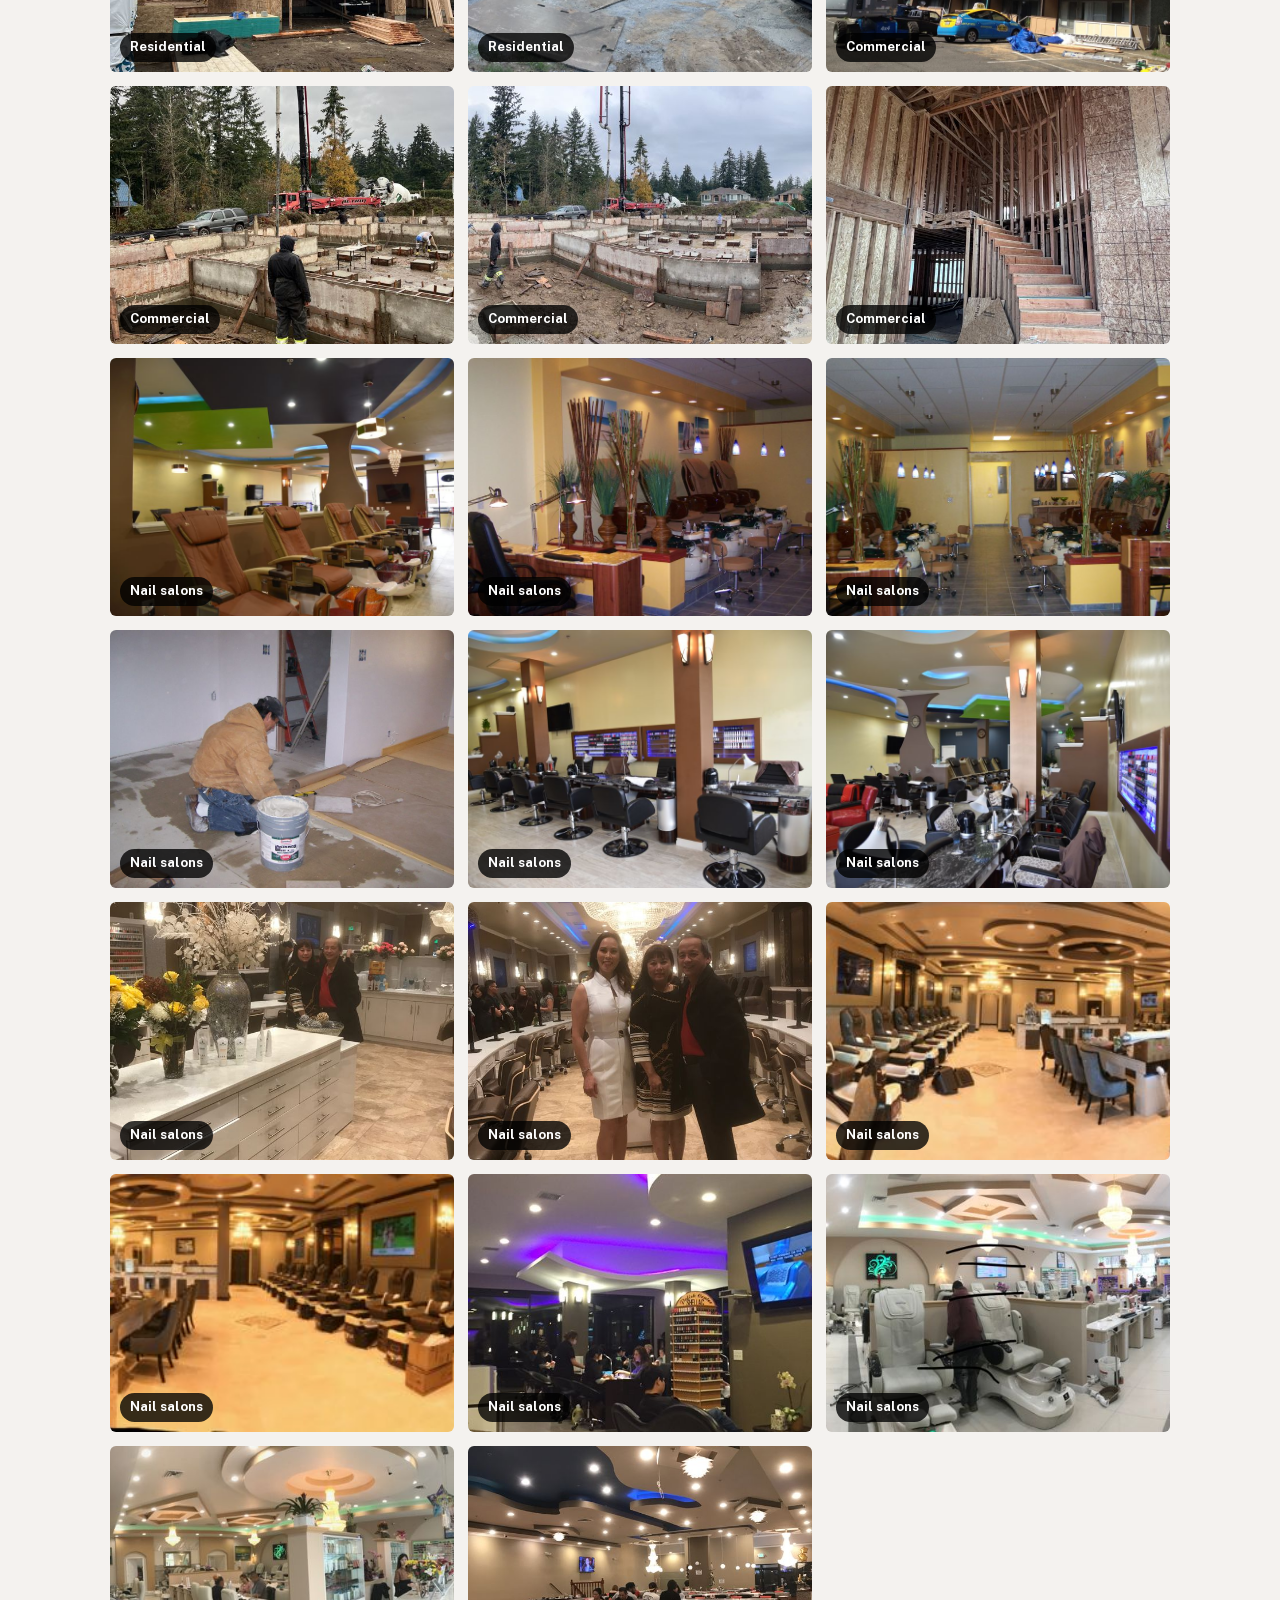
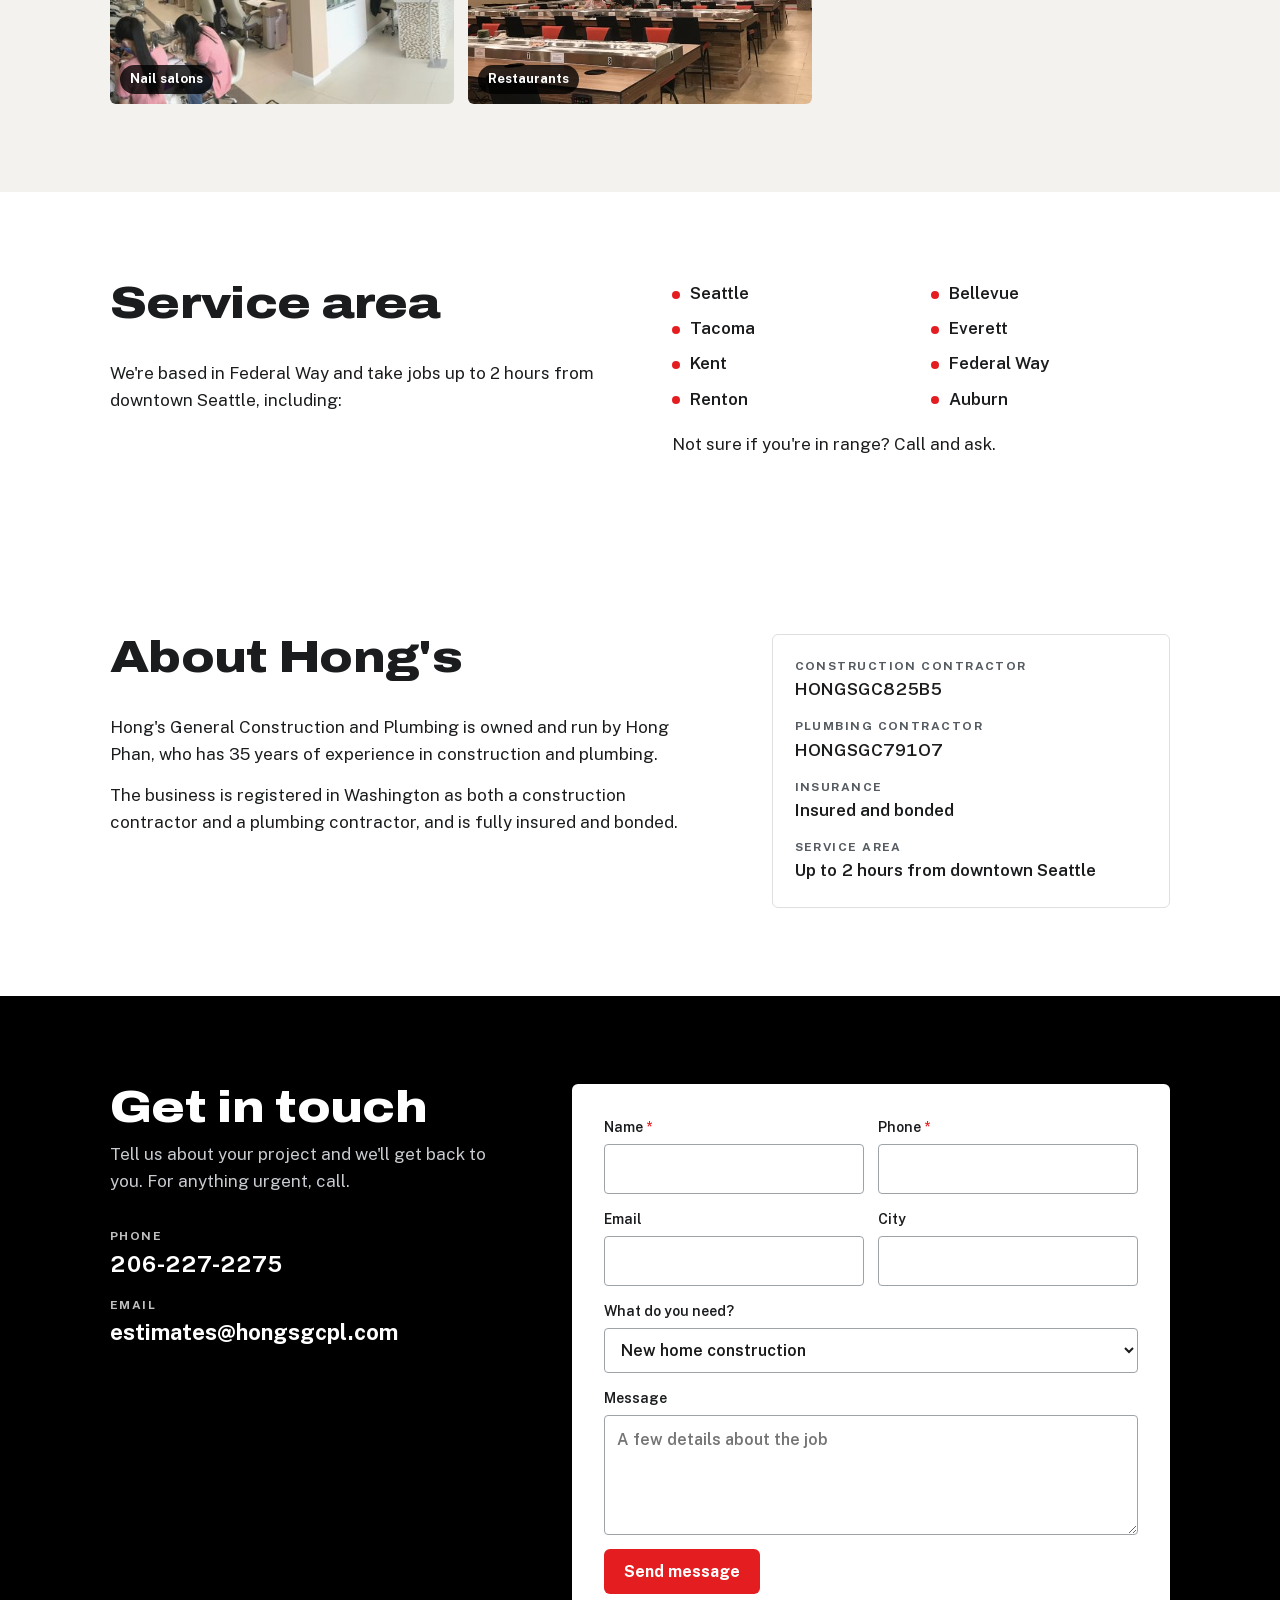
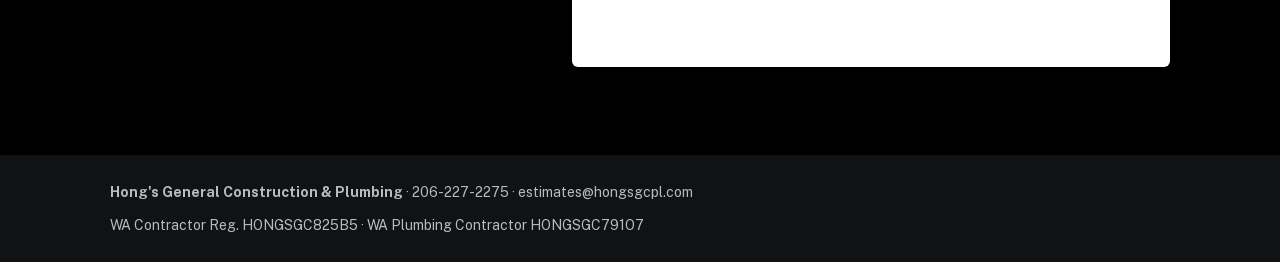
==== commit f55da1e9: "Public email moves to estimates@hongsgcpl.com; signature shows hong@hongsgcpl.com Leads leave Hong's" ====
--- a/Website/index.html
+++ b/Website/index.html
@@ -26,7 +26,7 @@
 <meta property="og:image:height" content="630">
 <meta property="og:locale" content="en_US">
 <meta name="twitter:card" content="summary_large_image">
-<script type="application/ld+json">{"@context": "https://schema.org", "@type": ["GeneralContractor", "Plumber"], "@id": "https://hongsgcpl.com/#business", "name": "Hong's General Construction & Plumbing", "url": "https://hongsgcpl.com/", "logo": "https://hongsgcpl.com/assets/img/icon-512.png", "image": "https://hongsgcpl.com/assets/img/og-image.jpg", "telephone": "+1-206-227-2275", "email": "hongtphan@gmail.com", "description": "New homes and commercial construction from start to finish, plus plumbing for homes and businesses. 35 years of experience, insured and bonded. Serving the Seattle area. Call 206-227-2275.", "founder": {"@type": "Person", "name": "Hong Phan"}, "address": {"@type": "PostalAddress", "addressLocality": "Federal Way", "addressRegion": "WA", "addressCountry": "US"}, "areaServed": [{"@type": "City", "name": "Seattle, WA"}, {"@type": "City", "name": "Bellevue, WA"}, {"@type": "City", "name": "Tacoma, WA"}, {"@type": "City", "name": "Everett, WA"}, {"@type": "City", "name": "Kent, WA"}, {"@type": "City", "name": "Federal Way, WA"}, {"@type": "City", "name": "Renton, WA"}, {"@type": "City", "name": "Auburn, WA"}], "knowsLanguage": ["en", "vi"], "identifier": [{"@type": "PropertyValue", "name": "WA L&I Construction Contractor Registration", "value": "HONGSGC825B5"}, {"@type": "PropertyValue", "name": "WA L&I Plumbing Contractor Registration", "value": "HONGSGC791O7"}], "makesOffer": [{"@type": "Offer", "itemOffered": {"@type": "Service", "name": "New home construction"}}, {"@type": "Offer", "itemOffered": {"@type": "Service", "name": "Commercial construction"}}, {"@type": "Offer", "itemOffered": {"@type": "Service", "name": "Residential plumbing"}}, {"@type": "Offer", "itemOffered": {"@type": "Service", "name": "Commercial plumbing"}}, {"@type": "Offer", "itemOffered": {"@type": "Service", "name": "Plumbing repair"}}]}</script>
+<script type="application/ld+json">{"@context": "https://schema.org", "@type": ["GeneralContractor", "Plumber"], "@id": "https://hongsgcpl.com/#business", "name": "Hong's General Construction & Plumbing", "url": "https://hongsgcpl.com/", "logo": "https://hongsgcpl.com/assets/img/icon-512.png", "image": "https://hongsgcpl.com/assets/img/og-image.jpg", "telephone": "+1-206-227-2275", "email": "estimates@hongsgcpl.com", "description": "New homes and commercial construction from start to finish, plus plumbing for homes and businesses. 35 years of experience, insured and bonded. Serving the Seattle area. Call 206-227-2275.", "founder": {"@type": "Person", "name": "Hong Phan"}, "address": {"@type": "PostalAddress", "addressLocality": "Federal Way", "addressRegion": "WA", "addressCountry": "US"}, "areaServed": [{"@type": "City", "name": "Seattle, WA"}, {"@type": "City", "name": "Bellevue, WA"}, {"@type": "City", "name": "Tacoma, WA"}, {"@type": "City", "name": "Everett, WA"}, {"@type": "City", "name": "Kent, WA"}, {"@type": "City", "name": "Federal Way, WA"}, {"@type": "City", "name": "Renton, WA"}, {"@type": "City", "name": "Auburn, WA"}], "knowsLanguage": ["en", "vi"], "identifier": [{"@type": "PropertyValue", "name": "WA L&I Construction Contractor Registration", "value": "HONGSGC825B5"}, {"@type": "PropertyValue", "name": "WA L&I Plumbing Contractor Registration", "value": "HONGSGC791O7"}], "makesOffer": [{"@type": "Offer", "itemOffered": {"@type": "Service", "name": "New home construction"}}, {"@type": "Offer", "itemOffered": {"@type": "Service", "name": "Commercial construction"}}, {"@type": "Offer", "itemOffered": {"@type": "Service", "name": "Residential plumbing"}}, {"@type": "Offer", "itemOffered": {"@type": "Service", "name": "Commercial plumbing"}}, {"@type": "Offer", "itemOffered": {"@type": "Service", "name": "Plumbing repair"}}]}</script>
 </head>
 <body>
 <a class="skip" href="#main">Skip to content</a>
@@ -98,11 +98,11 @@
         <div class="sec-head"><h2 id="contact-h">Get in touch</h2><p>Tell us about your project and we&#x27;ll get back to you. For anything urgent, call.</p></div>
         <div class="reach">
           <a href="tel:+12062272275"><span>Phone</span>206-227-2275</a>
-          <a href="mailto:hongtphan@gmail.com"><span>Email</span>hongtphan@gmail.com</a>
+          <a href="mailto:estimates@hongsgcpl.com"><span>Email</span>estimates@hongsgcpl.com</a>
         </div>
       </div>
       <form id="estimate" action="https://api.web3forms.com/submit" method="POST"
-            data-sending="Sending…" data-ok="Thanks, we got your message. Hong will reach out soon. If it&#x27;s urgent, call 206-227-2275." data-err="That didn&#x27;t send. Please call 206-227-2275 or email hongtphan@gmail.com.">
+            data-sending="Sending…" data-ok="Thanks, we got your message. Hong will reach out soon. If it&#x27;s urgent, call 206-227-2275." data-err="That didn&#x27;t send. Please call 206-227-2275 or email estimates@hongsgcpl.com.">
         <input type="hidden" name="access_key" value="492fafe3-8454-4957-9095-edbc1853dd34">
         <input type="hidden" name="subject" value="New estimate request · website">
         <input type="hidden" name="from_name" value="Hong's website">
@@ -122,7 +122,7 @@
 
 <footer class="foot">
   <div class="in">
-    <p><strong>Hong's General Construction &amp; Plumbing</strong> · <a href="tel:+12062272275">206-227-2275</a> · <a href="mailto:hongtphan@gmail.com">hongtphan@gmail.com</a></p>
+    <p><strong>Hong's General Construction &amp; Plumbing</strong> · <a href="tel:+12062272275">206-227-2275</a> · <a href="mailto:estimates@hongsgcpl.com">estimates@hongsgcpl.com</a></p>
     <p>WA Contractor Reg. HONGSGC825B5 · WA Plumbing Contractor HONGSGC791O7</p>
   </div>
 </footer>
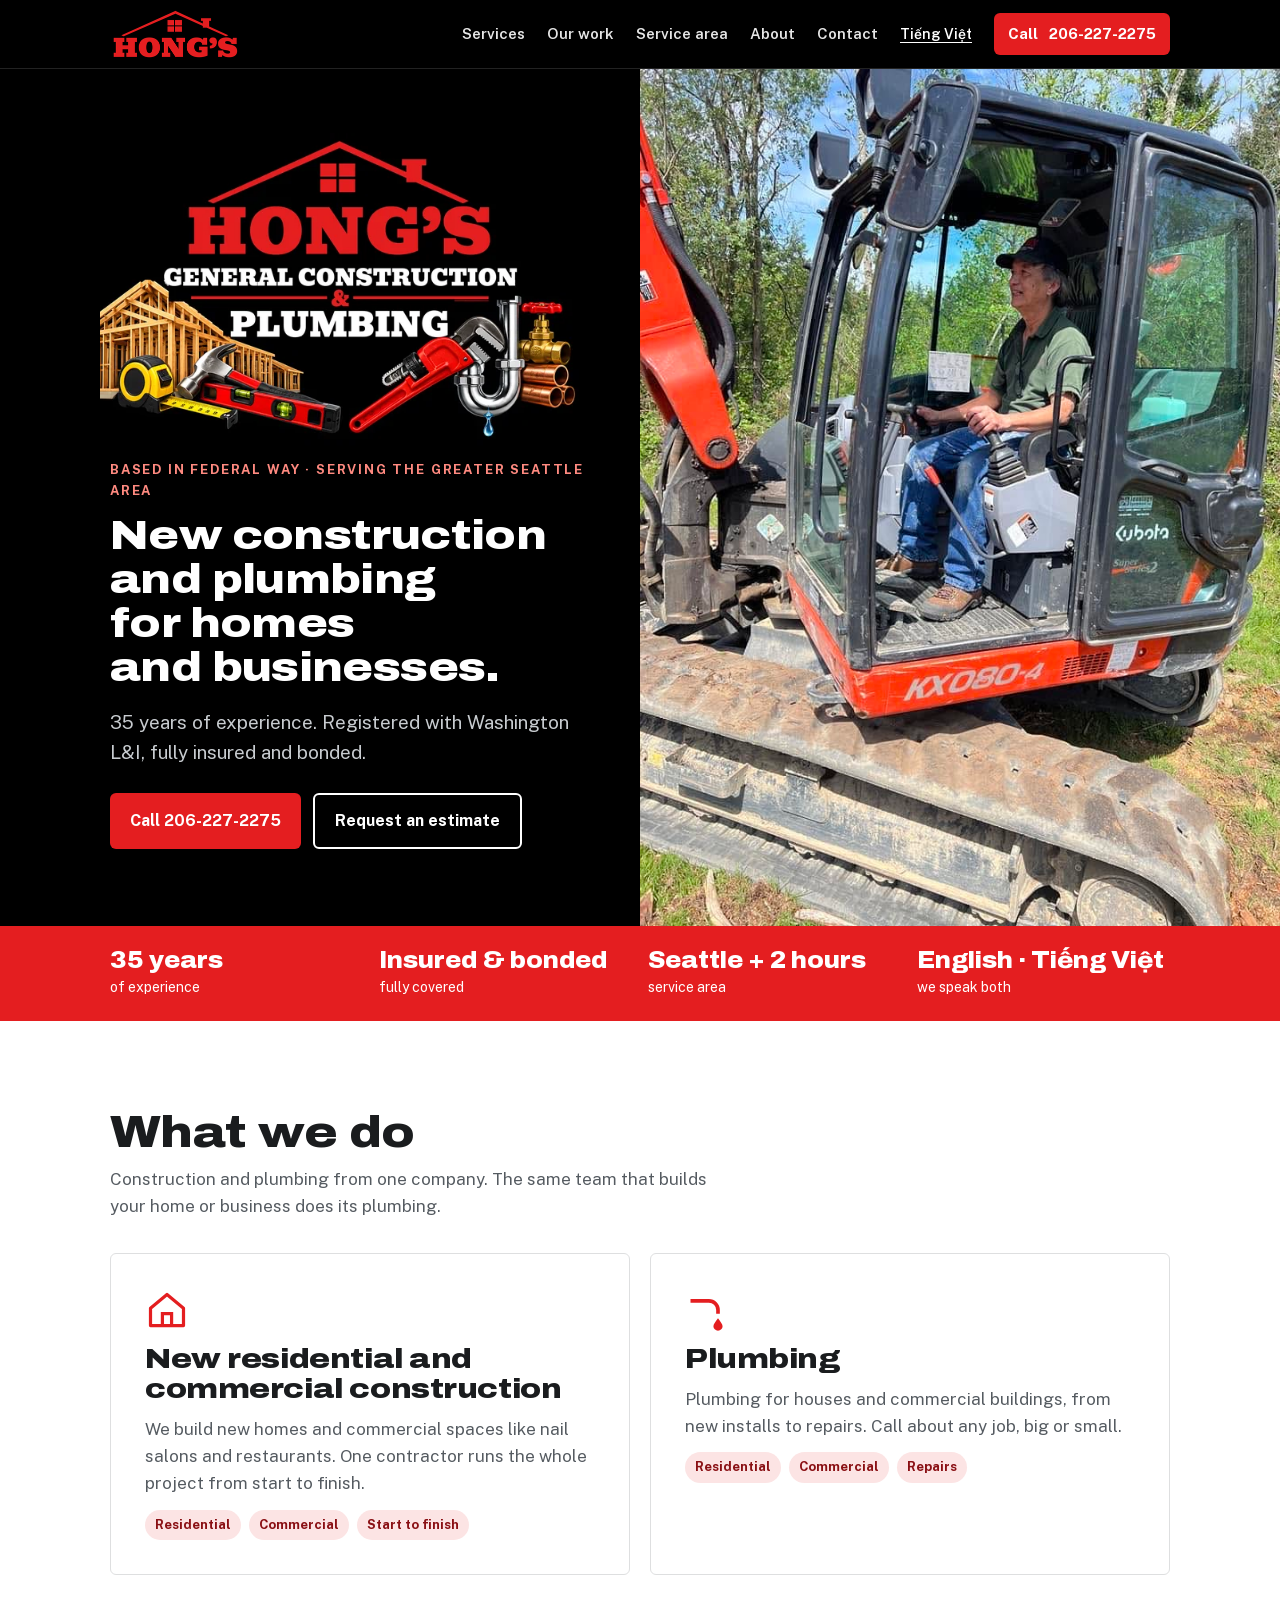
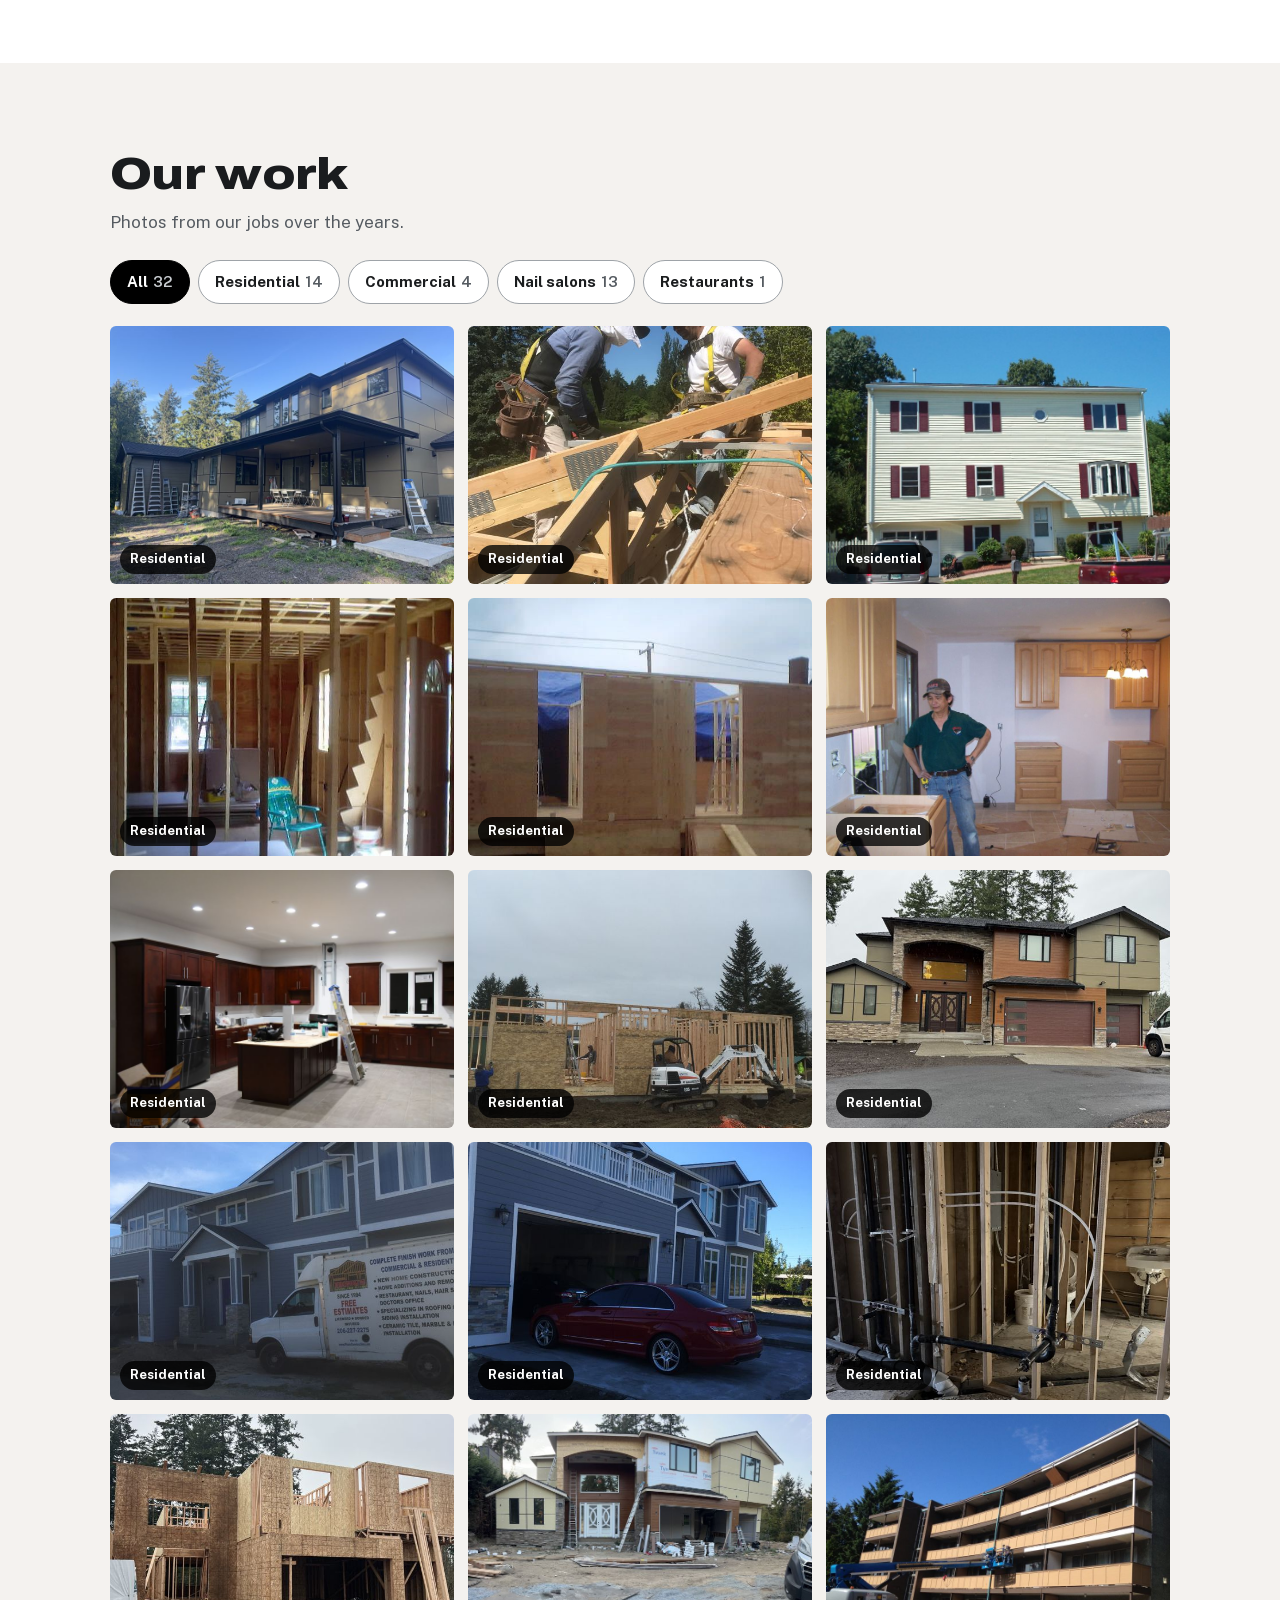
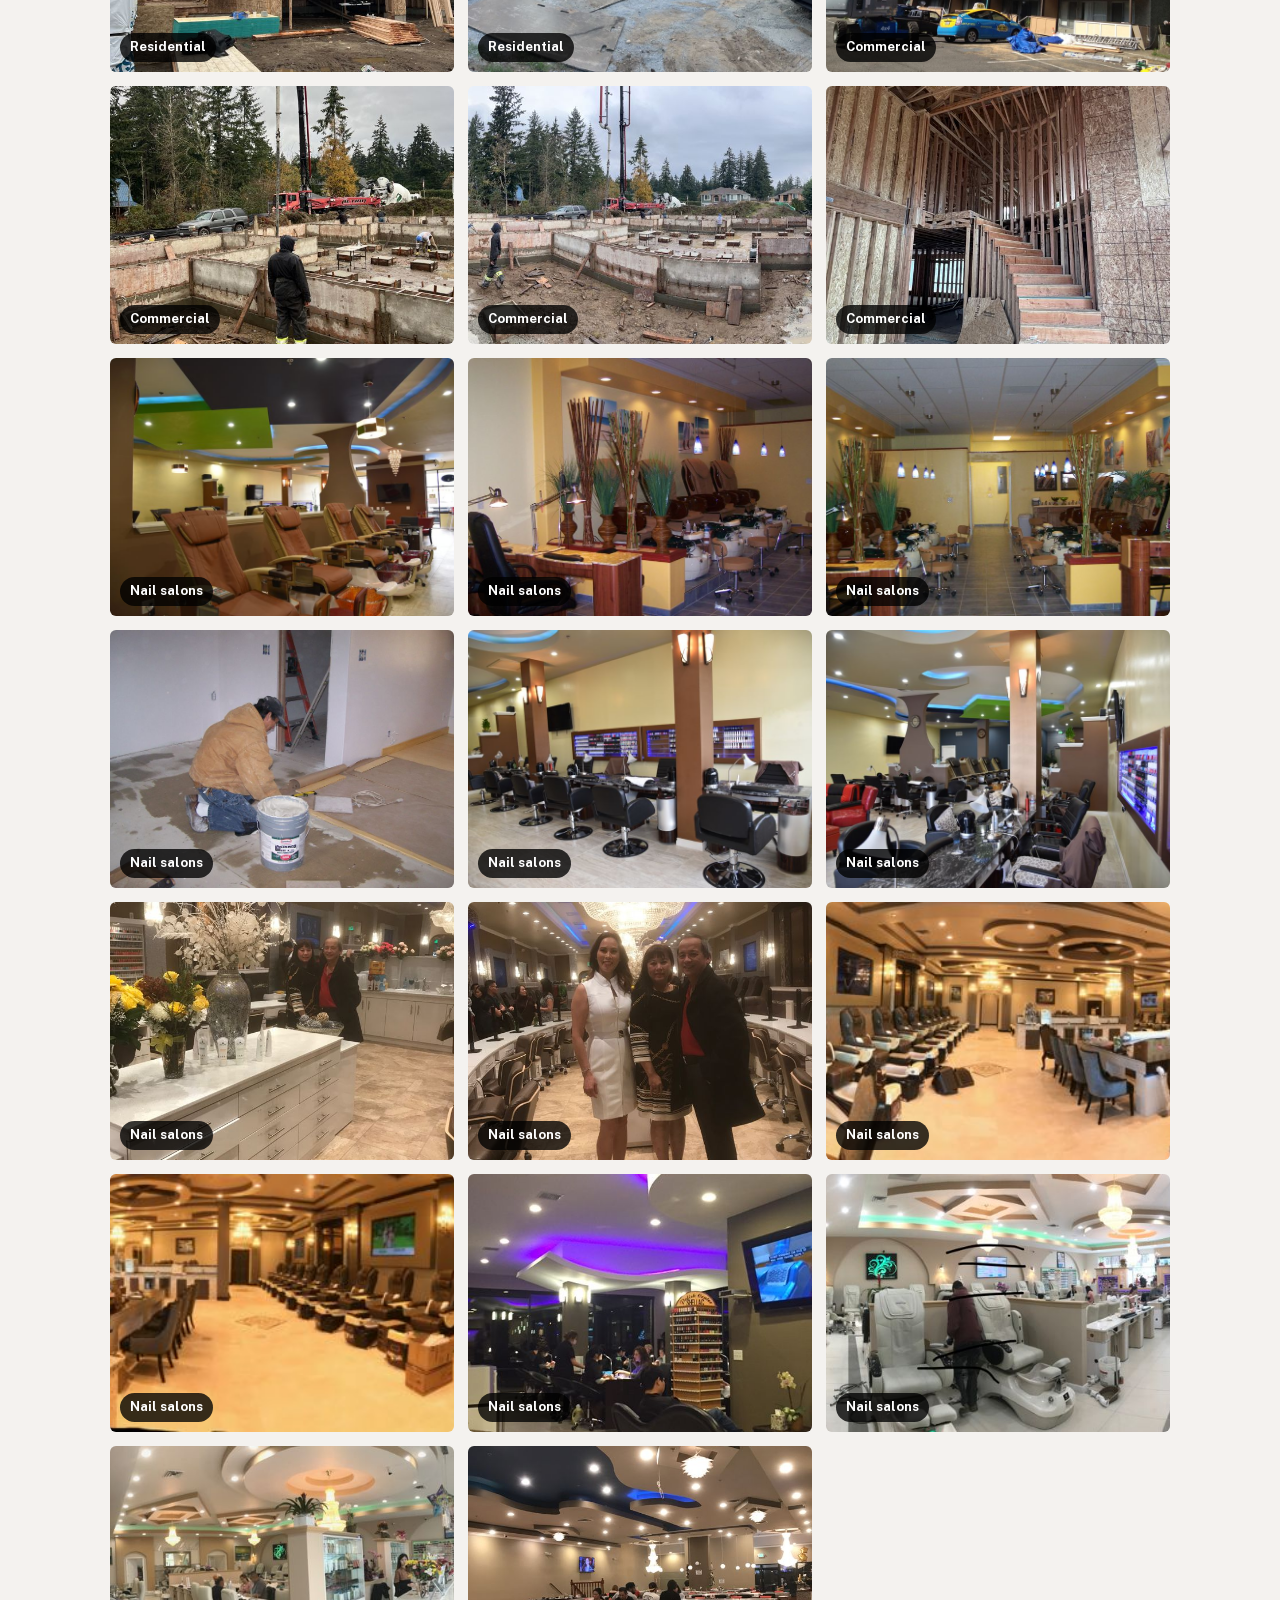
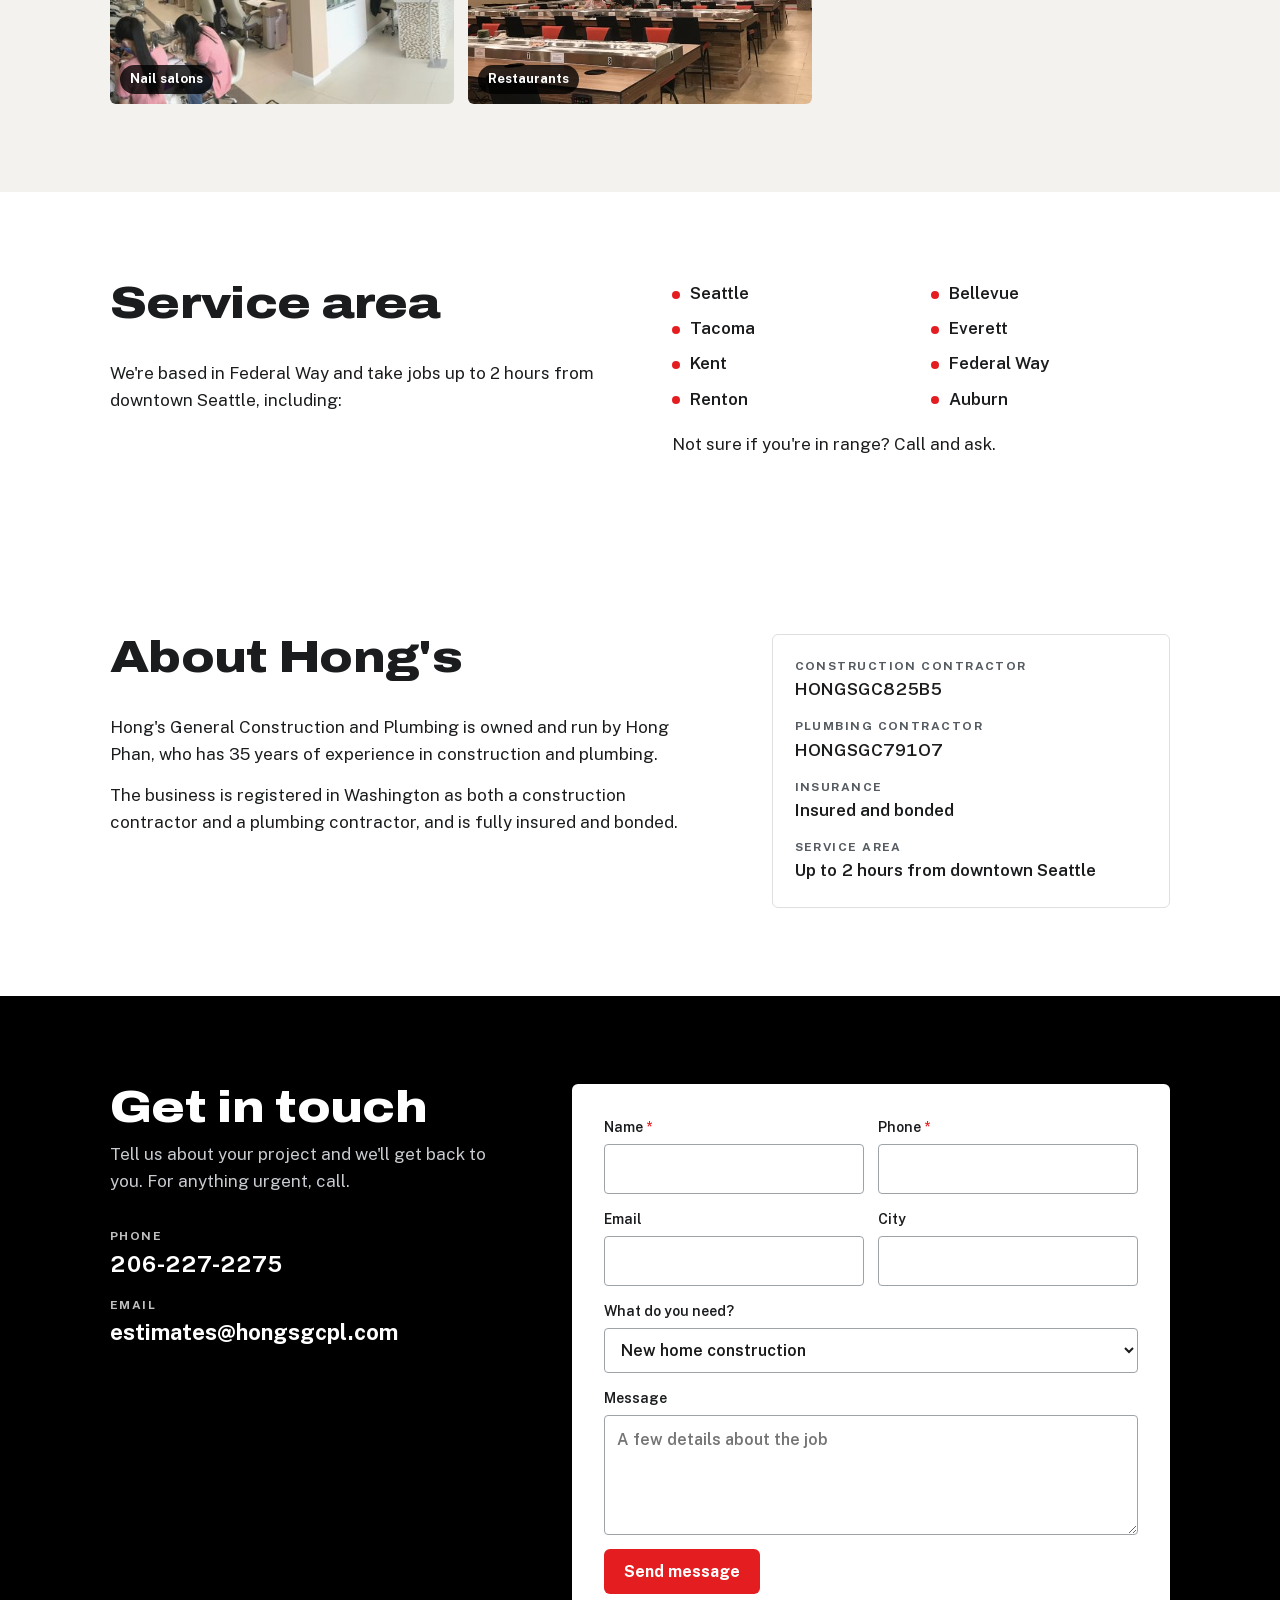
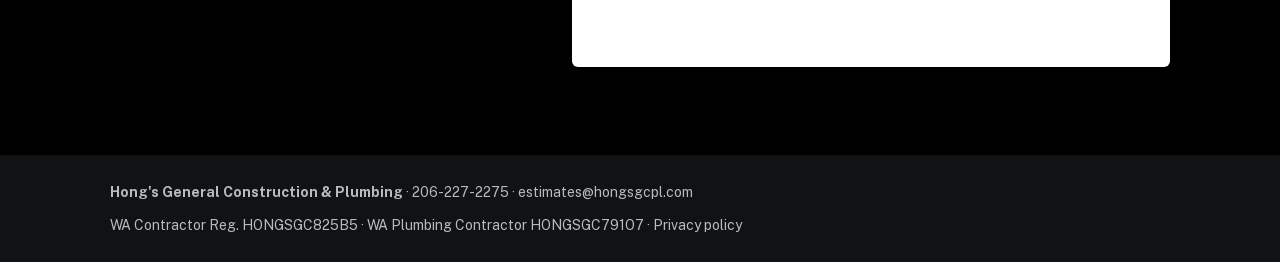
==== commit dc1530e6: "GA4 + Microsoft Clarity (Hong's accounts), privacy page, masked estimate form One analytics block on" ====
--- a/Website/index.html
+++ b/Website/index.html
@@ -27,6 +27,9 @@
 <meta property="og:locale" content="en_US">
 <meta name="twitter:card" content="summary_large_image">
 <script type="application/ld+json">{"@context": "https://schema.org", "@type": ["GeneralContractor", "Plumber"], "@id": "https://hongsgcpl.com/#business", "name": "Hong's General Construction & Plumbing", "url": "https://hongsgcpl.com/", "logo": "https://hongsgcpl.com/assets/img/icon-512.png", "image": "https://hongsgcpl.com/assets/img/og-image.jpg", "telephone": "+1-206-227-2275", "email": "estimates@hongsgcpl.com", "description": "New homes and commercial construction from start to finish, plus plumbing for homes and businesses. 35 years of experience, insured and bonded. Serving the Seattle area. Call 206-227-2275.", "founder": {"@type": "Person", "name": "Hong Phan"}, "address": {"@type": "PostalAddress", "addressLocality": "Federal Way", "addressRegion": "WA", "addressCountry": "US"}, "areaServed": [{"@type": "City", "name": "Seattle, WA"}, {"@type": "City", "name": "Bellevue, WA"}, {"@type": "City", "name": "Tacoma, WA"}, {"@type": "City", "name": "Everett, WA"}, {"@type": "City", "name": "Kent, WA"}, {"@type": "City", "name": "Federal Way, WA"}, {"@type": "City", "name": "Renton, WA"}, {"@type": "City", "name": "Auburn, WA"}], "knowsLanguage": ["en", "vi"], "identifier": [{"@type": "PropertyValue", "name": "WA L&I Construction Contractor Registration", "value": "HONGSGC825B5"}, {"@type": "PropertyValue", "name": "WA L&I Plumbing Contractor Registration", "value": "HONGSGC791O7"}], "makesOffer": [{"@type": "Offer", "itemOffered": {"@type": "Service", "name": "New home construction"}}, {"@type": "Offer", "itemOffered": {"@type": "Service", "name": "Commercial construction"}}, {"@type": "Offer", "itemOffered": {"@type": "Service", "name": "Residential plumbing"}}, {"@type": "Offer", "itemOffered": {"@type": "Service", "name": "Commercial plumbing"}}, {"@type": "Offer", "itemOffered": {"@type": "Service", "name": "Plumbing repair"}}]}</script>
+<!-- analytics:begin -->
+<script>(function(){if(!/^(www\.)?hongsgcpl\.com$/.test(location.hostname))return;var g=document.createElement("script");g.async=1;g.src="https://www.googletagmanager.com/gtag/js?id=G-N7WPDZSL1P";document.head.appendChild(g);window.dataLayer=window.dataLayer||[];window.gtag=function(){dataLayer.push(arguments);};gtag("js",new Date());gtag("config","G-N7WPDZSL1P");(function(c,l,a,r,i,t,y){c[a]=c[a]||function(){(c[a].q=c[a].q||[]).push(arguments)};t=l.createElement(r);t.async=1;t.src="https://www.clarity.ms/tag/"+i;y=l.getElementsByTagName(r)[0];y.parentNode.insertBefore(t,y);})(window,document,"clarity","script","yvpc6ow9r6");})();</script>
+<!-- analytics:end -->
 </head>
 <body>
 <a class="skip" href="#main">Skip to content</a>
@@ -101,7 +104,7 @@
           <a href="mailto:estimates@hongsgcpl.com"><span>Email</span>estimates@hongsgcpl.com</a>
         </div>
       </div>
-      <form id="estimate" action="https://api.web3forms.com/submit" method="POST"
+      <form id="estimate" action="https://api.web3forms.com/submit" method="POST" data-clarity-mask="True"
             data-sending="Sending…" data-ok="Thanks, we got your message. Hong will reach out soon. If it&#x27;s urgent, call 206-227-2275." data-err="That didn&#x27;t send. Please call 206-227-2275 or email estimates@hongsgcpl.com.">
         <input type="hidden" name="access_key" value="492fafe3-8454-4957-9095-edbc1853dd34">
         <input type="hidden" name="subject" value="New estimate request · website">
@@ -123,7 +126,7 @@
 <footer class="foot">
   <div class="in">
     <p><strong>Hong's General Construction &amp; Plumbing</strong> · <a href="tel:+12062272275">206-227-2275</a> · <a href="mailto:estimates@hongsgcpl.com">estimates@hongsgcpl.com</a></p>
-    <p>WA Contractor Reg. HONGSGC825B5 · WA Plumbing Contractor HONGSGC791O7</p>
+    <p>WA Contractor Reg. HONGSGC825B5 · WA Plumbing Contractor HONGSGC791O7 · <a href="privacy/" lang="en" hreflang="en">Privacy policy</a></p>
   </div>
 </footer>
 <script src="assets/js/site.js" defer></script>
--- a/Website/assets/css/site.css
+++ b/Website/assets/css/site.css
@@ -147,3 +147,8 @@
 /* Vietnamese stacks diacritics above caps; give headings room */
 :lang(vi) h1,:lang(vi) h2,:lang(vi) h3{line-height:1.22}
 .foot a{white-space:nowrap}
+/* privacy page */
+.prose{max-width:760px}
+.prose h1{font-size:clamp(32px,5vw,44px);line-height:1.1;margin:0 0 16px}
+.prose h2{font-size:22px;margin:32px 0 8px}
+.prose p{margin:0 0 12px}
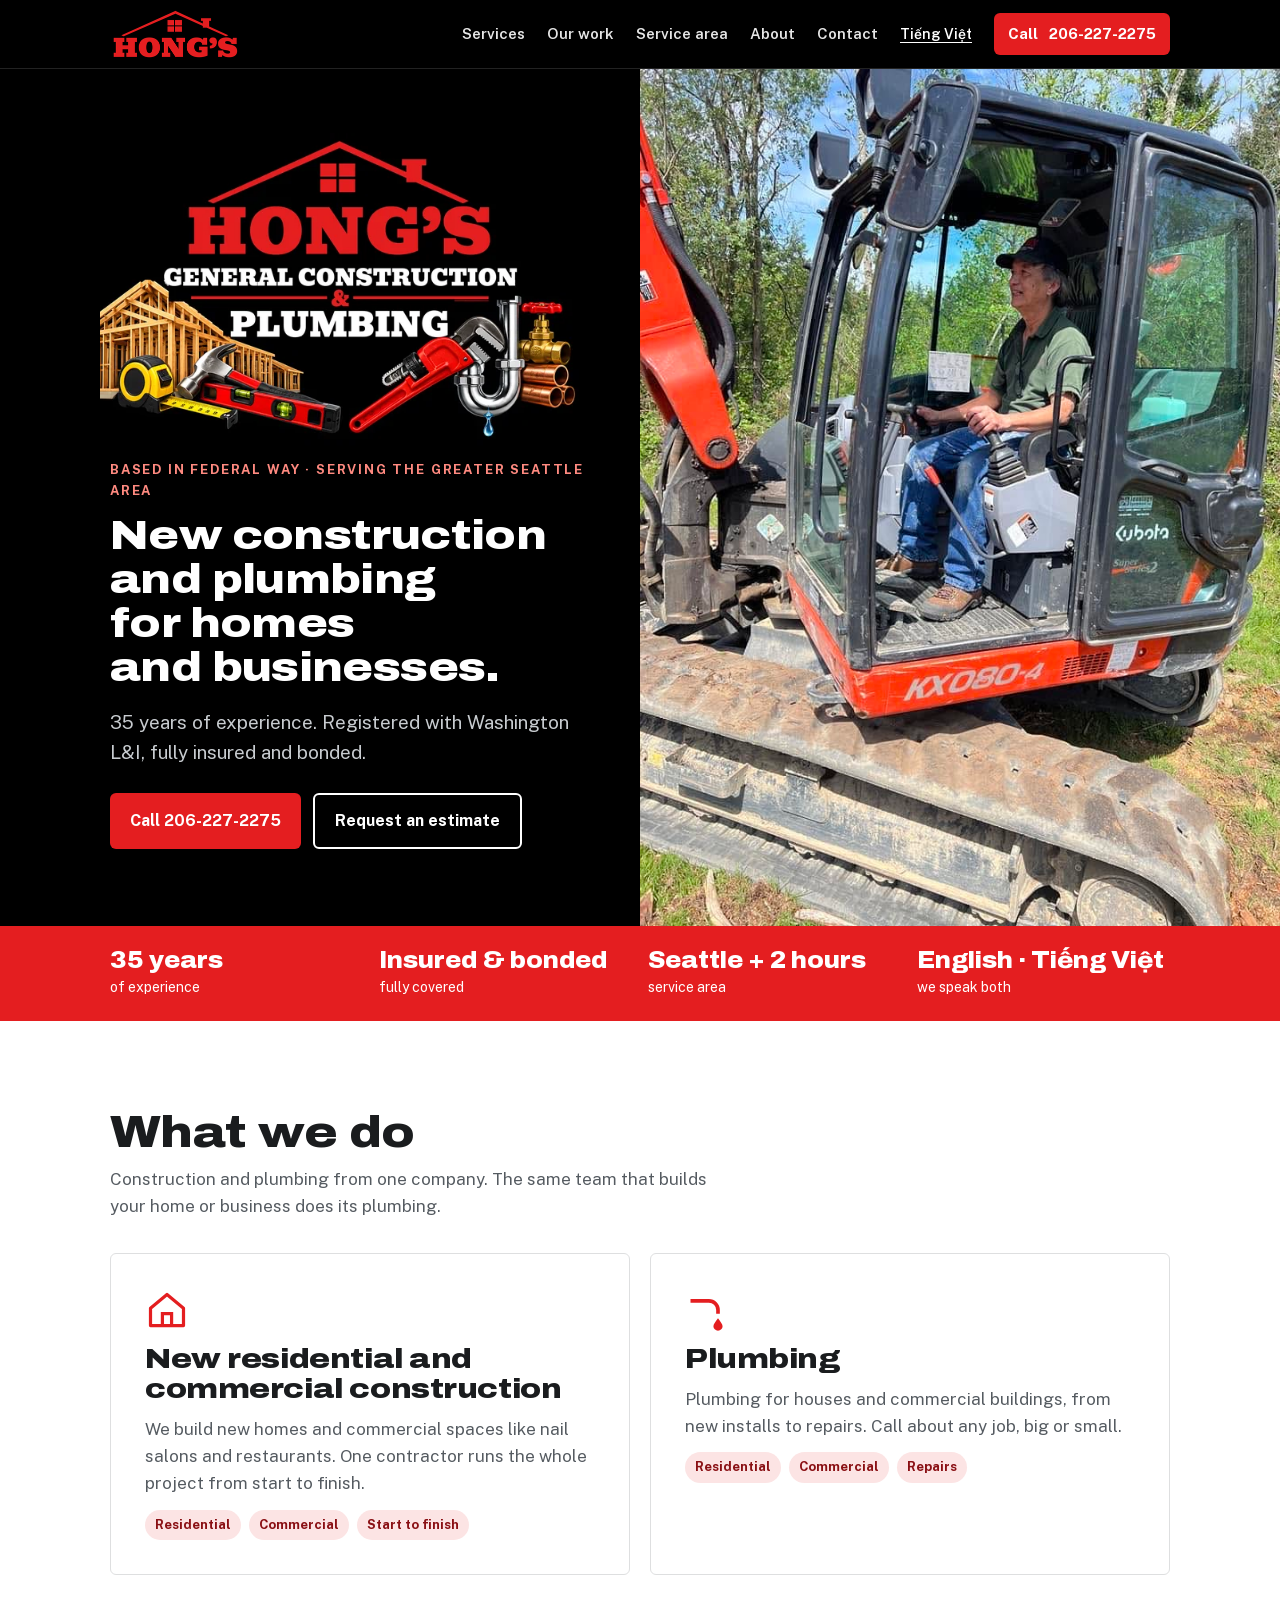
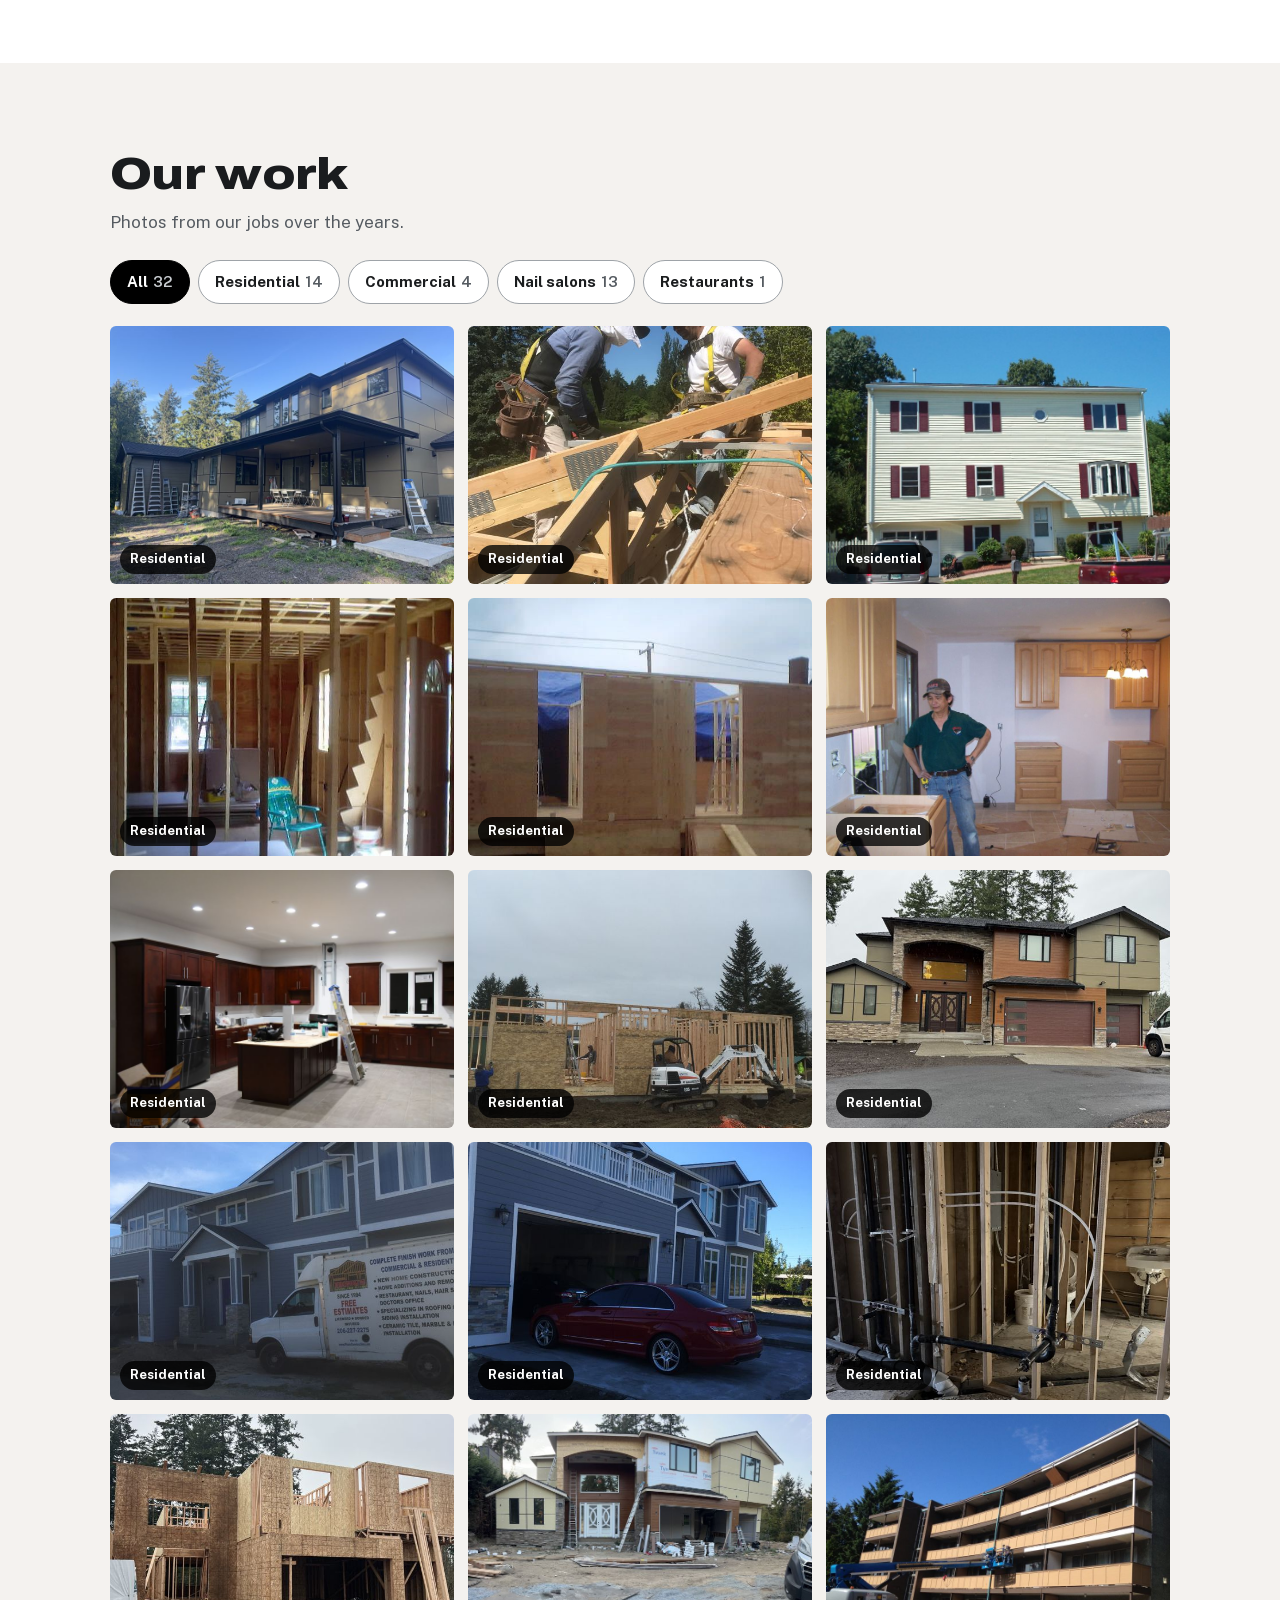
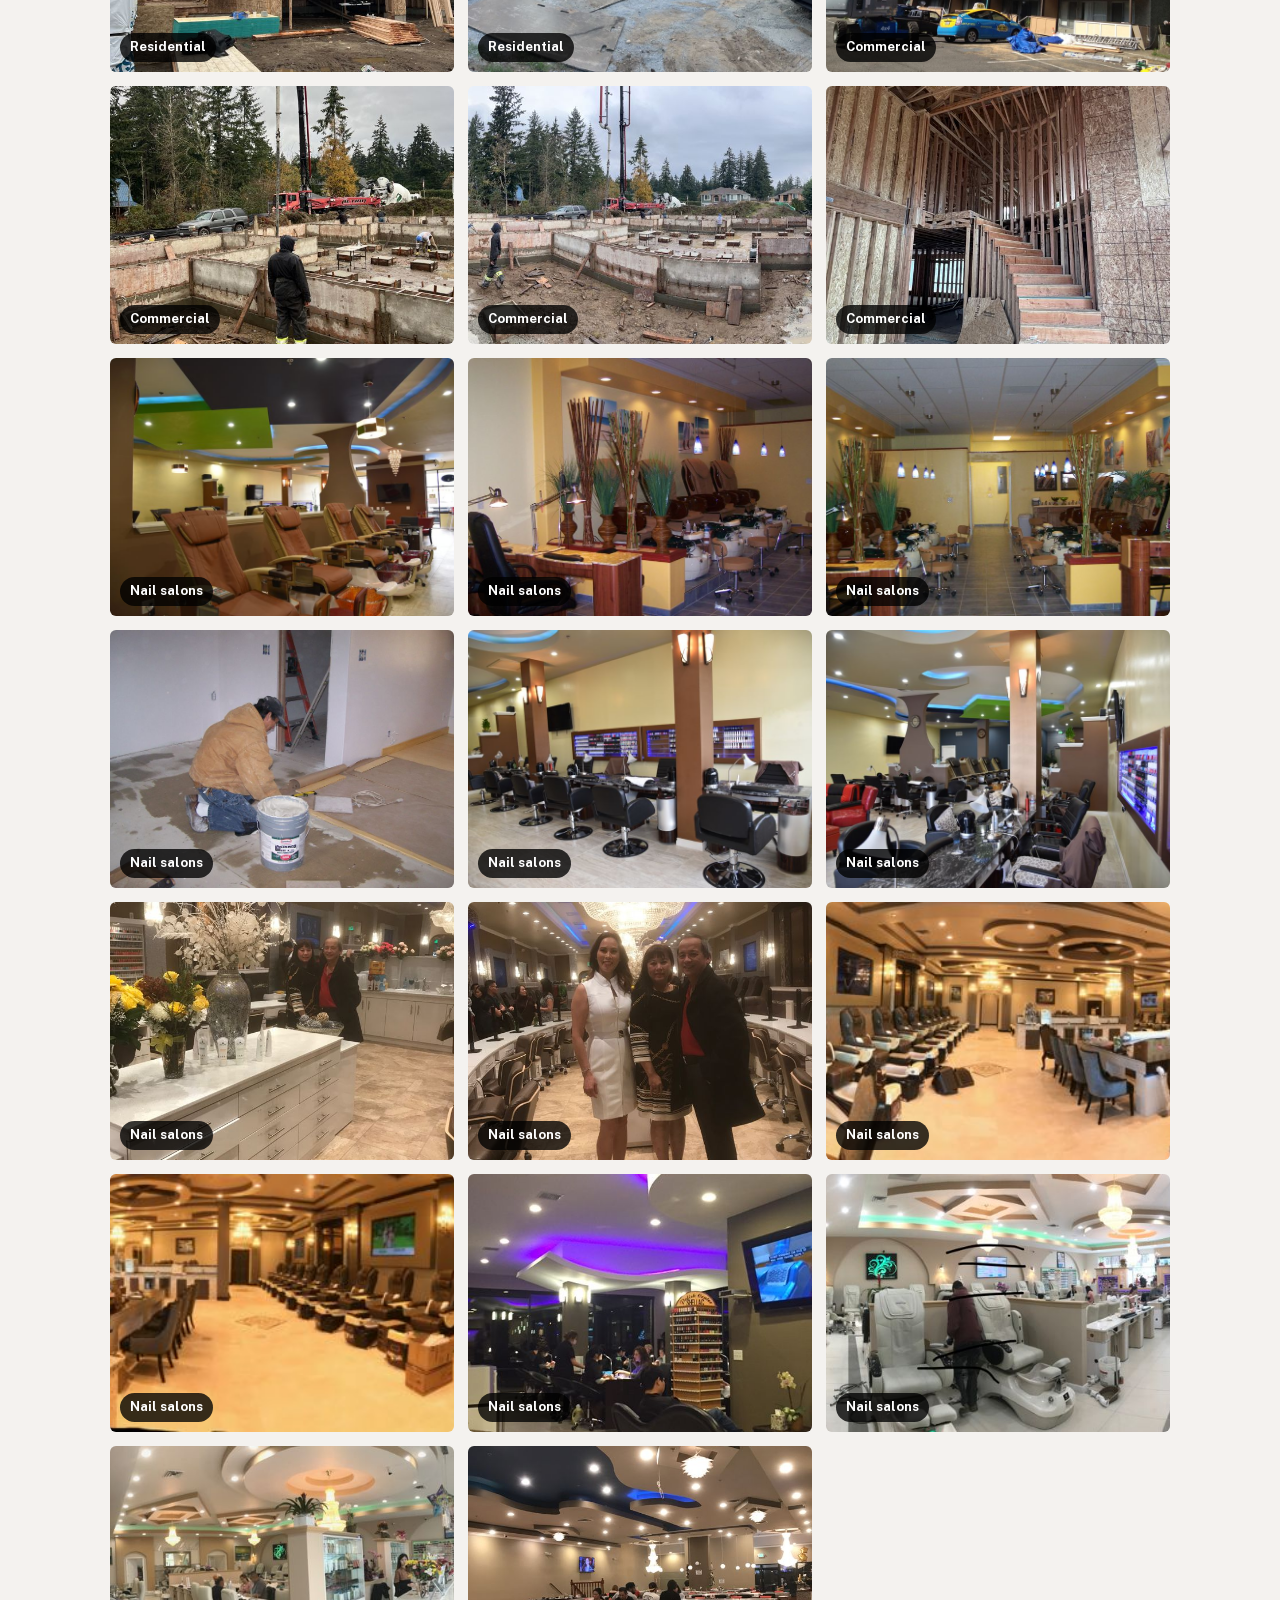
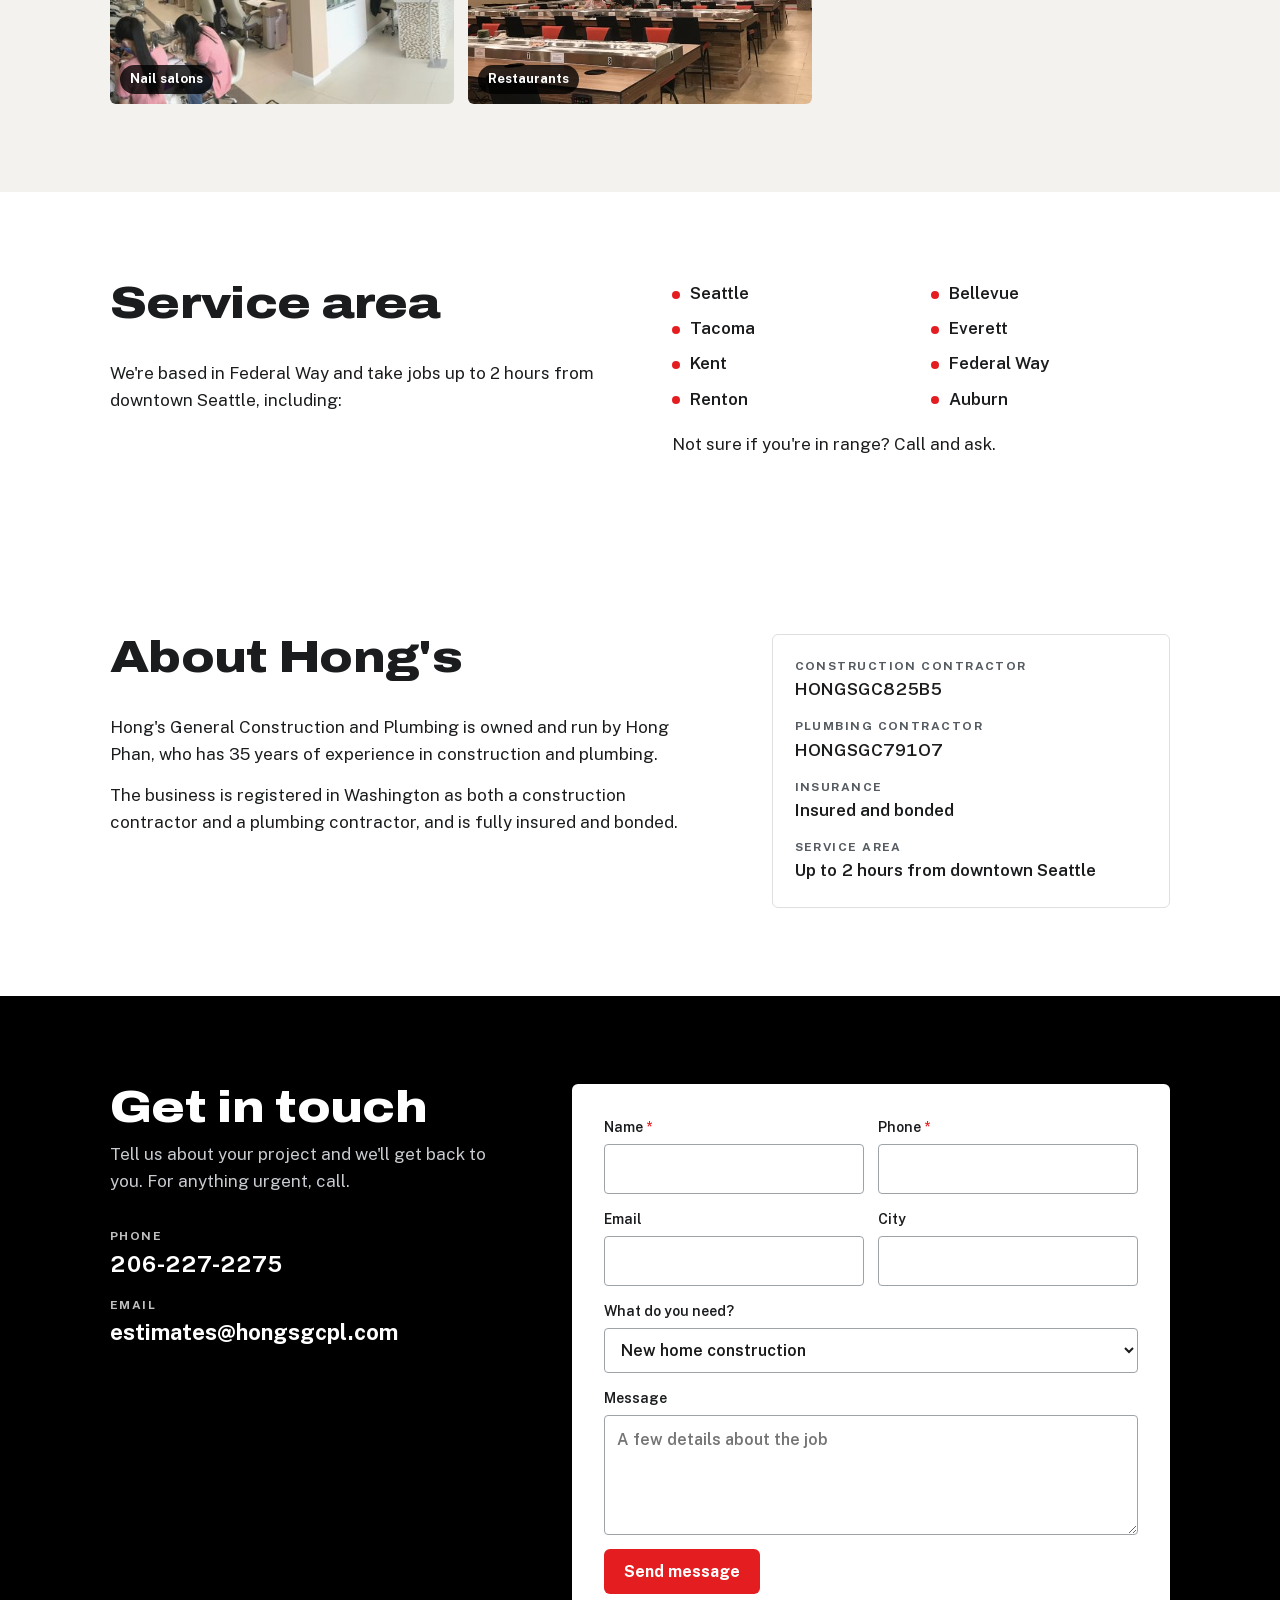
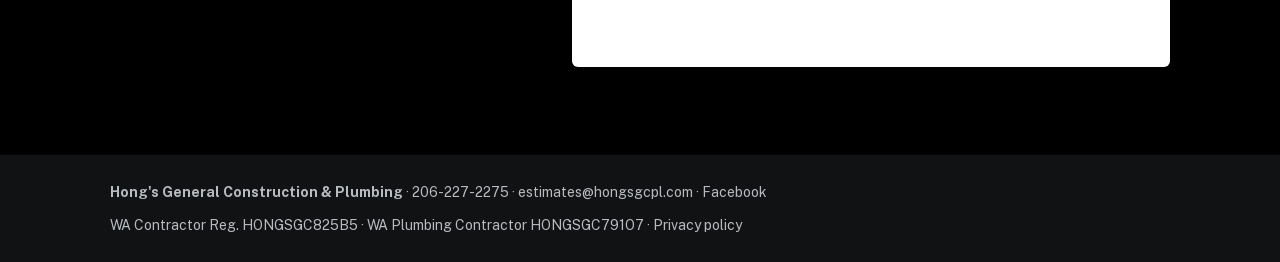
==== commit 842b83a1: "Footer + schema.org sameAs link Hong's Facebook Page SOCIAL list in build_pages.py drives both; Yelp" ====
--- a/Website/index.html
+++ b/Website/index.html
@@ -26,7 +26,7 @@
 <meta property="og:image:height" content="630">
 <meta property="og:locale" content="en_US">
 <meta name="twitter:card" content="summary_large_image">
-<script type="application/ld+json">{"@context": "https://schema.org", "@type": ["GeneralContractor", "Plumber"], "@id": "https://hongsgcpl.com/#business", "name": "Hong's General Construction & Plumbing", "url": "https://hongsgcpl.com/", "logo": "https://hongsgcpl.com/assets/img/icon-512.png", "image": "https://hongsgcpl.com/assets/img/og-image.jpg", "telephone": "+1-206-227-2275", "email": "estimates@hongsgcpl.com", "description": "New homes and commercial construction from start to finish, plus plumbing for homes and businesses. 35 years of experience, insured and bonded. Serving the Seattle area. Call 206-227-2275.", "founder": {"@type": "Person", "name": "Hong Phan"}, "address": {"@type": "PostalAddress", "addressLocality": "Federal Way", "addressRegion": "WA", "addressCountry": "US"}, "areaServed": [{"@type": "City", "name": "Seattle, WA"}, {"@type": "City", "name": "Bellevue, WA"}, {"@type": "City", "name": "Tacoma, WA"}, {"@type": "City", "name": "Everett, WA"}, {"@type": "City", "name": "Kent, WA"}, {"@type": "City", "name": "Federal Way, WA"}, {"@type": "City", "name": "Renton, WA"}, {"@type": "City", "name": "Auburn, WA"}], "knowsLanguage": ["en", "vi"], "identifier": [{"@type": "PropertyValue", "name": "WA L&I Construction Contractor Registration", "value": "HONGSGC825B5"}, {"@type": "PropertyValue", "name": "WA L&I Plumbing Contractor Registration", "value": "HONGSGC791O7"}], "makesOffer": [{"@type": "Offer", "itemOffered": {"@type": "Service", "name": "New home construction"}}, {"@type": "Offer", "itemOffered": {"@type": "Service", "name": "Commercial construction"}}, {"@type": "Offer", "itemOffered": {"@type": "Service", "name": "Residential plumbing"}}, {"@type": "Offer", "itemOffered": {"@type": "Service", "name": "Commercial plumbing"}}, {"@type": "Offer", "itemOffered": {"@type": "Service", "name": "Plumbing repair"}}]}</script>
+<script type="application/ld+json">{"@context": "https://schema.org", "@type": ["GeneralContractor", "Plumber"], "@id": "https://hongsgcpl.com/#business", "name": "Hong's General Construction & Plumbing", "url": "https://hongsgcpl.com/", "logo": "https://hongsgcpl.com/assets/img/icon-512.png", "image": "https://hongsgcpl.com/assets/img/og-image.jpg", "telephone": "+1-206-227-2275", "email": "estimates@hongsgcpl.com", "description": "New homes and commercial construction from start to finish, plus plumbing for homes and businesses. 35 years of experience, insured and bonded. Serving the Seattle area. Call 206-227-2275.", "founder": {"@type": "Person", "name": "Hong Phan"}, "address": {"@type": "PostalAddress", "addressLocality": "Federal Way", "addressRegion": "WA", "addressCountry": "US"}, "areaServed": [{"@type": "City", "name": "Seattle, WA"}, {"@type": "City", "name": "Bellevue, WA"}, {"@type": "City", "name": "Tacoma, WA"}, {"@type": "City", "name": "Everett, WA"}, {"@type": "City", "name": "Kent, WA"}, {"@type": "City", "name": "Federal Way, WA"}, {"@type": "City", "name": "Renton, WA"}, {"@type": "City", "name": "Auburn, WA"}], "knowsLanguage": ["en", "vi"], "sameAs": ["https://www.facebook.com/hongsgeneralconstruction"], "identifier": [{"@type": "PropertyValue", "name": "WA L&I Construction Contractor Registration", "value": "HONGSGC825B5"}, {"@type": "PropertyValue", "name": "WA L&I Plumbing Contractor Registration", "value": "HONGSGC791O7"}], "makesOffer": [{"@type": "Offer", "itemOffered": {"@type": "Service", "name": "New home construction"}}, {"@type": "Offer", "itemOffered": {"@type": "Service", "name": "Commercial construction"}}, {"@type": "Offer", "itemOffered": {"@type": "Service", "name": "Residential plumbing"}}, {"@type": "Offer", "itemOffered": {"@type": "Service", "name": "Commercial plumbing"}}, {"@type": "Offer", "itemOffered": {"@type": "Service", "name": "Plumbing repair"}}]}</script>
 <!-- analytics:begin -->
 <script>(function(){if(!/^(www\.)?hongsgcpl\.com$/.test(location.hostname))return;var g=document.createElement("script");g.async=1;g.src="https://www.googletagmanager.com/gtag/js?id=G-N7WPDZSL1P";document.head.appendChild(g);window.dataLayer=window.dataLayer||[];window.gtag=function(){dataLayer.push(arguments);};gtag("js",new Date());gtag("config","G-N7WPDZSL1P");(function(c,l,a,r,i,t,y){c[a]=c[a]||function(){(c[a].q=c[a].q||[]).push(arguments)};t=l.createElement(r);t.async=1;t.src="https://www.clarity.ms/tag/"+i;y=l.getElementsByTagName(r)[0];y.parentNode.insertBefore(t,y);})(window,document,"clarity","script","yvpc6ow9r6");})();</script>
 <!-- analytics:end -->
@@ -125,7 +125,7 @@
 
 <footer class="foot">
   <div class="in">
-    <p><strong>Hong's General Construction &amp; Plumbing</strong> · <a href="tel:+12062272275">206-227-2275</a> · <a href="mailto:estimates@hongsgcpl.com">estimates@hongsgcpl.com</a></p>
+    <p><strong>Hong's General Construction &amp; Plumbing</strong> · <a href="tel:+12062272275">206-227-2275</a> · <a href="mailto:estimates@hongsgcpl.com">estimates@hongsgcpl.com</a> · <a href="https://www.facebook.com/hongsgeneralconstruction">Facebook</a></p>
     <p>WA Contractor Reg. HONGSGC825B5 · WA Plumbing Contractor HONGSGC791O7 · <a href="privacy/" lang="en" hreflang="en">Privacy policy</a></p>
   </div>
 </footer>
